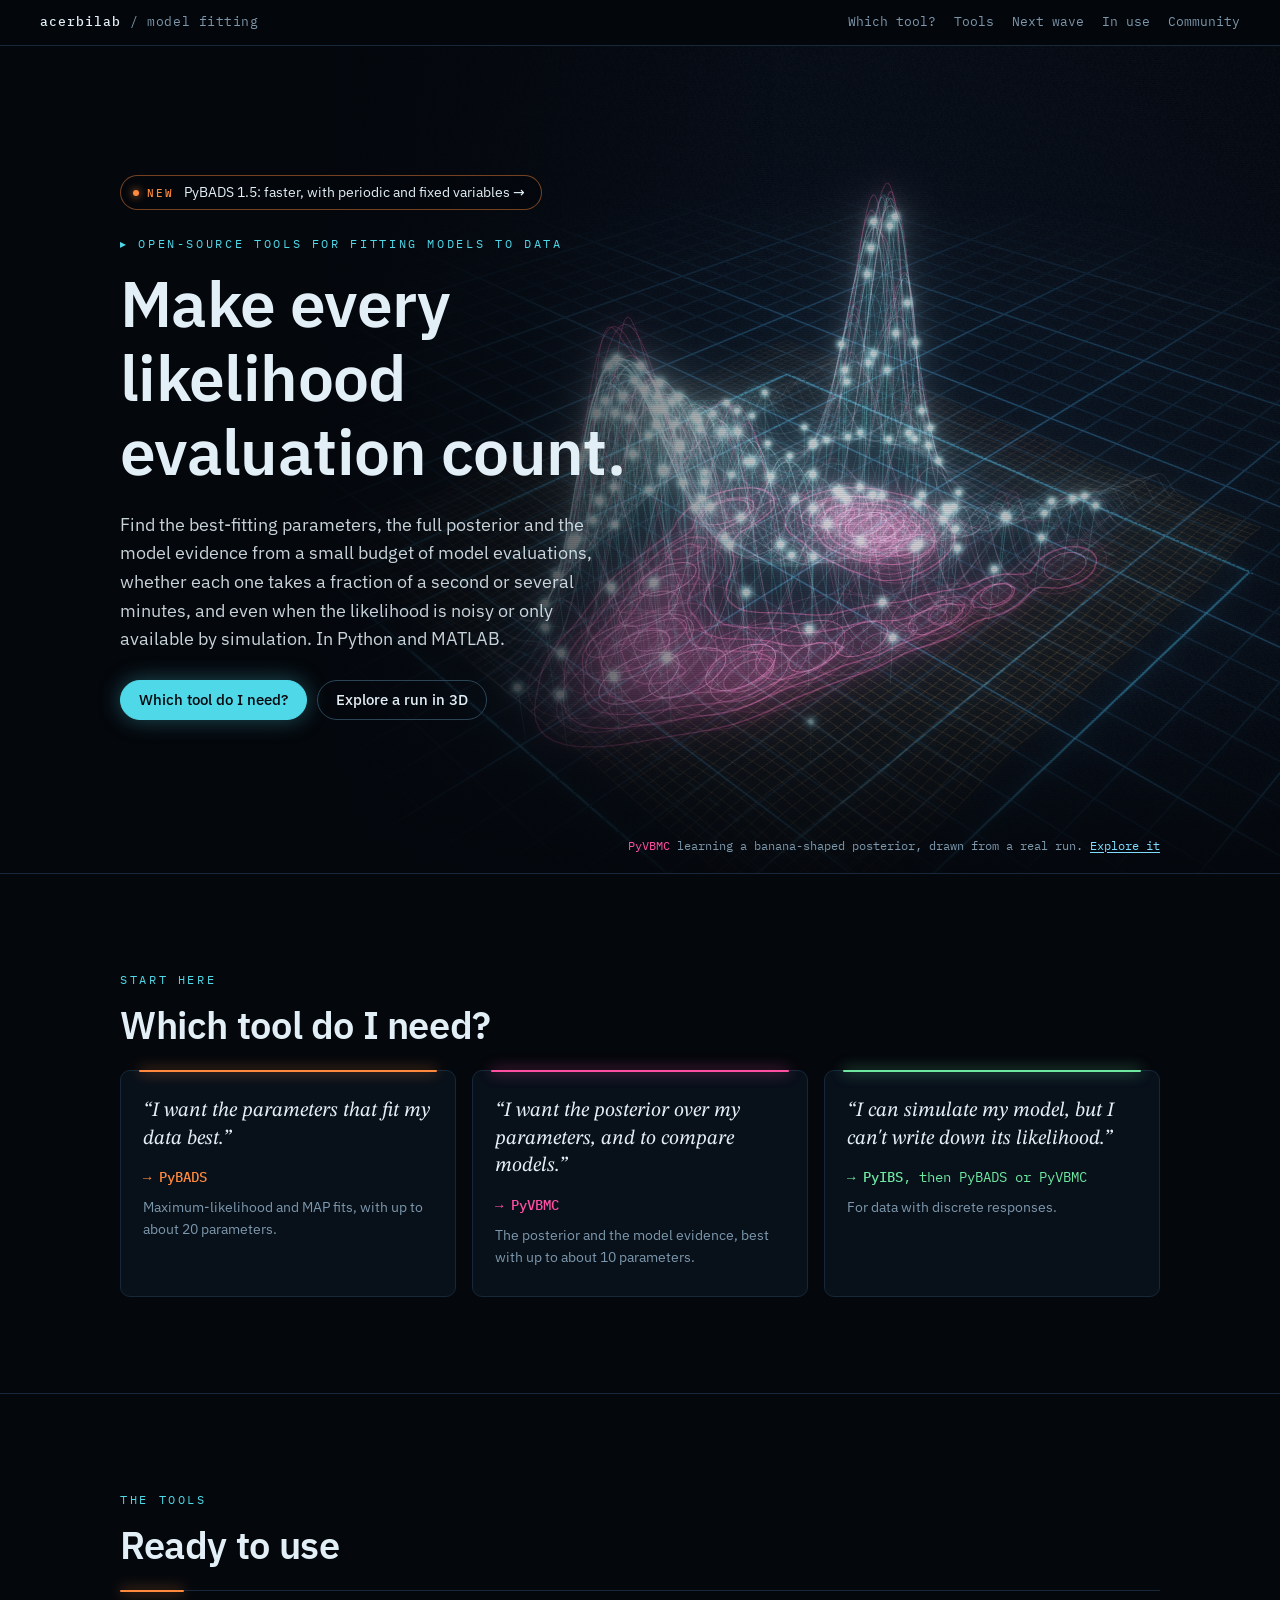
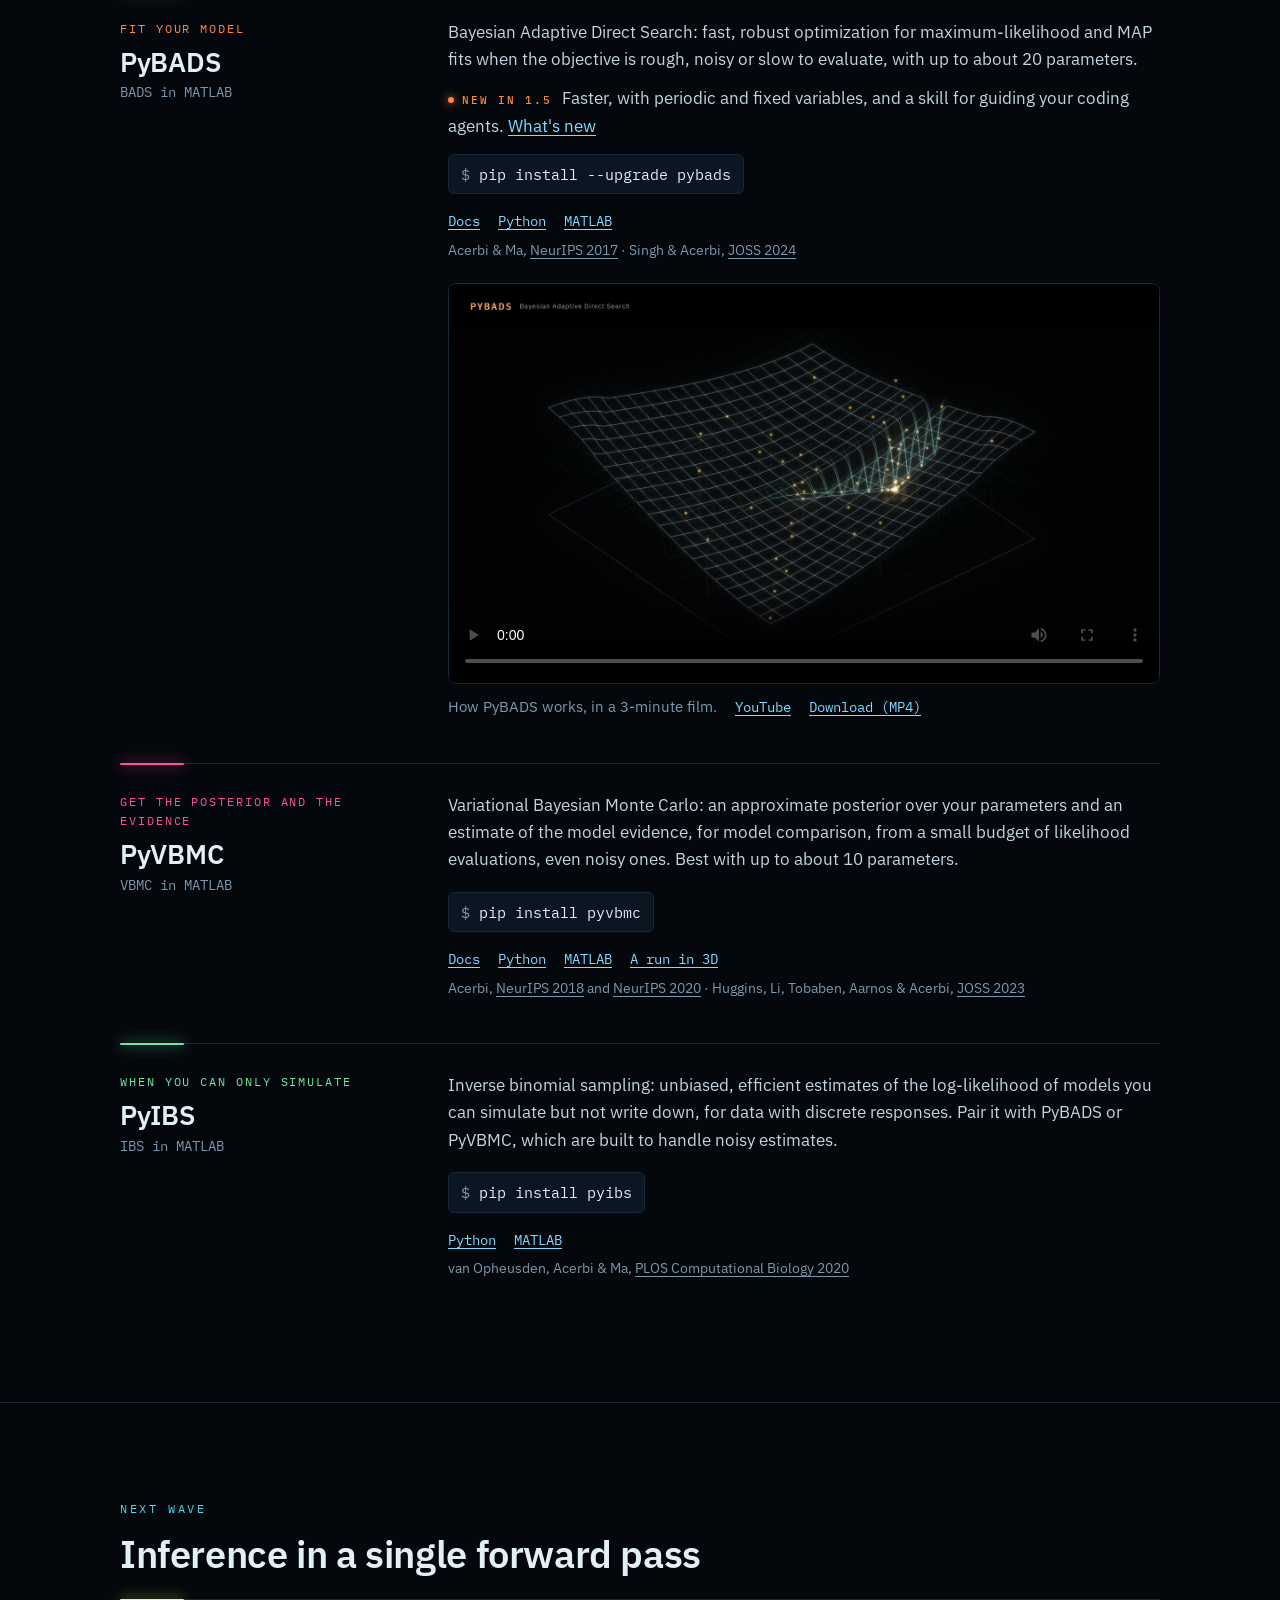
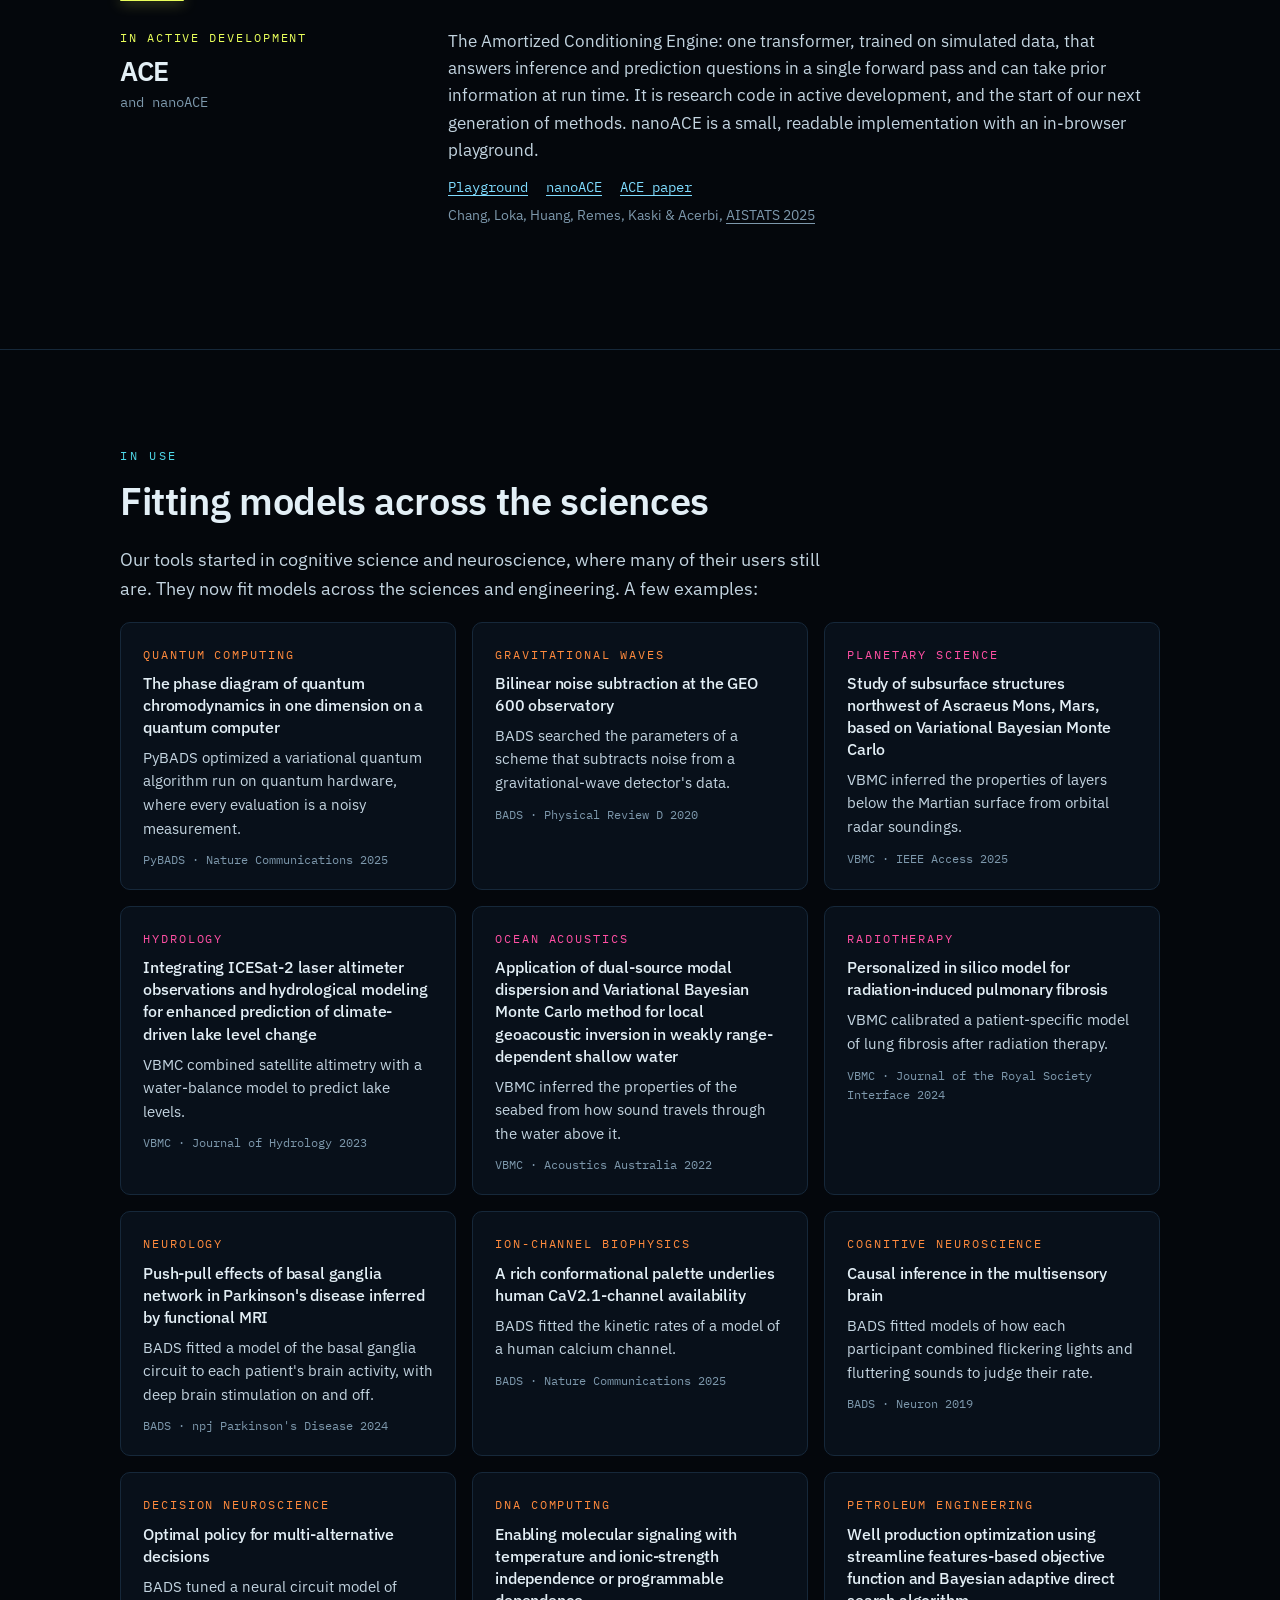
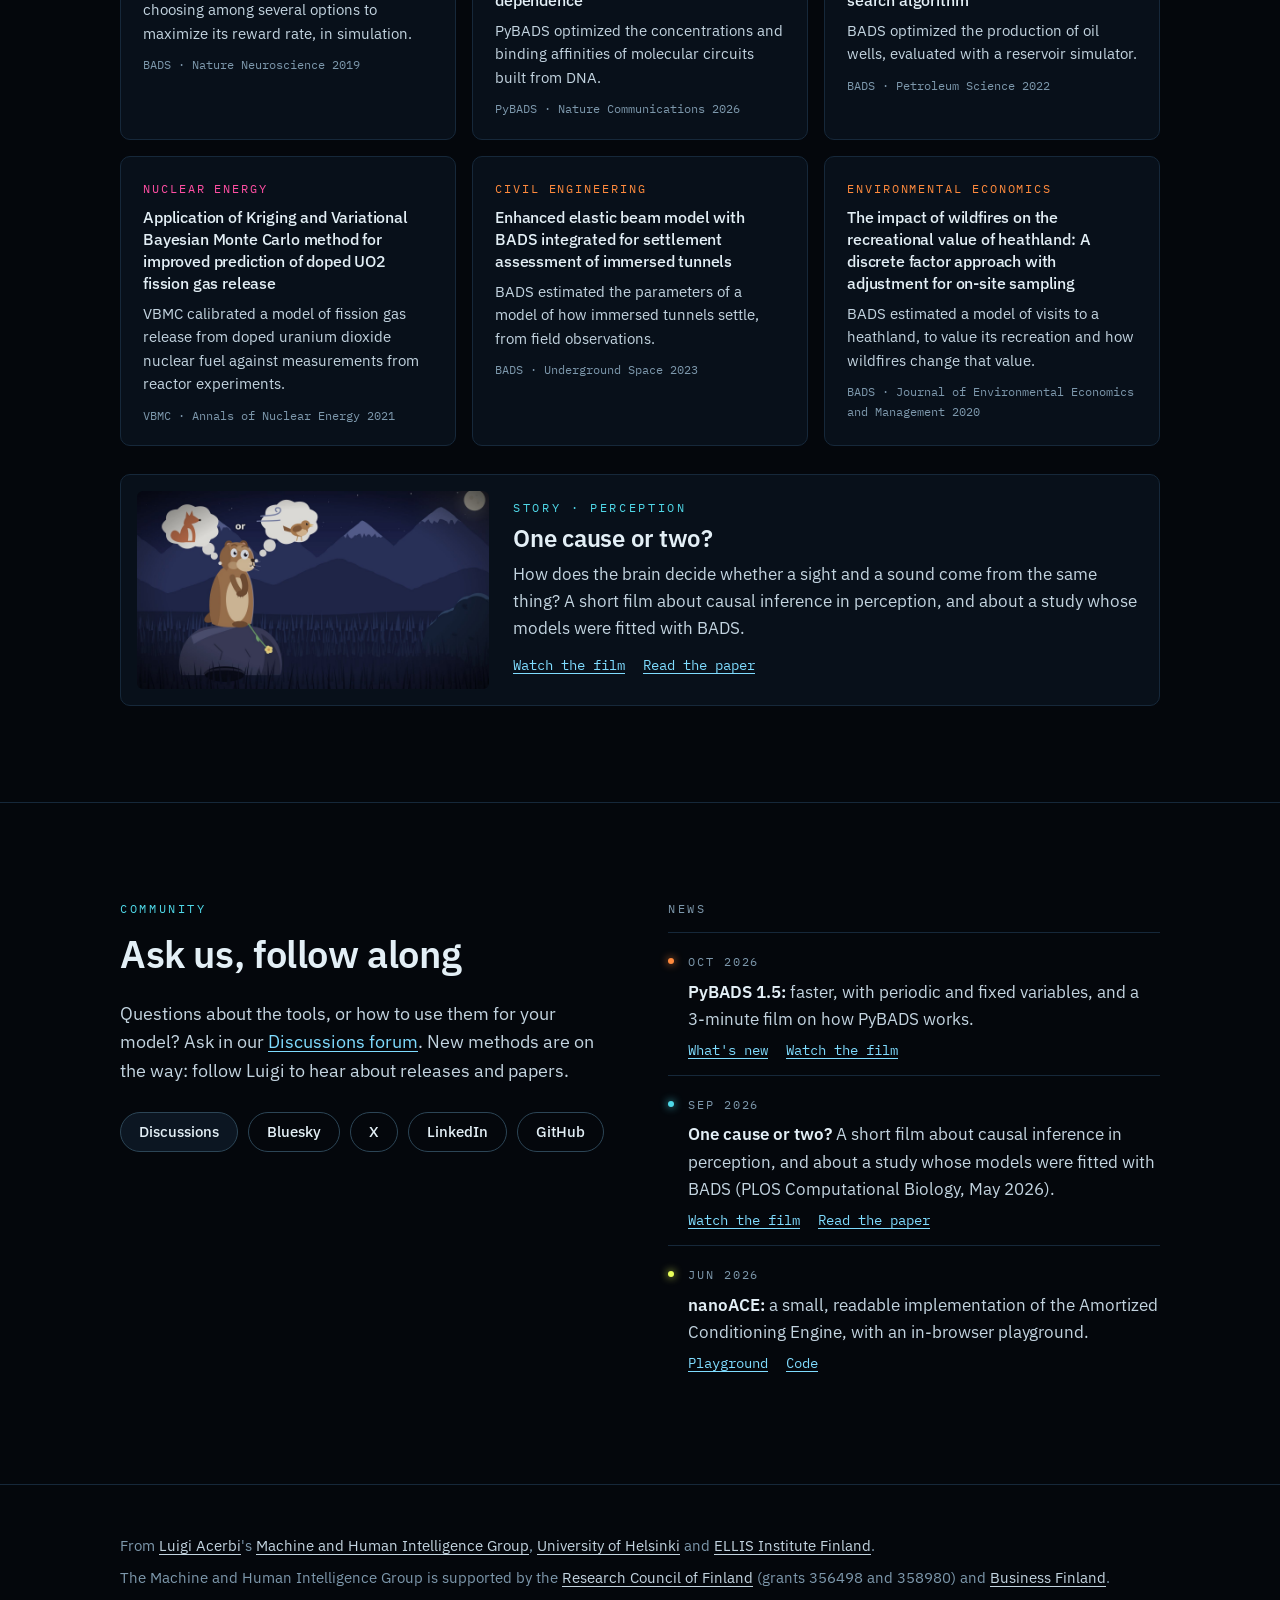
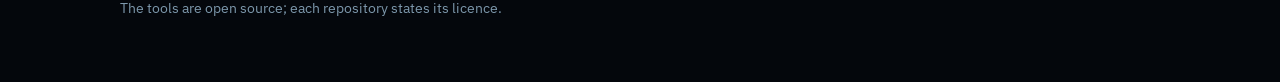
==== site/index.html @ 35fe6b71 "Community: the last section's name, next to News, and the top bar's link On phones the top bar's typ" ====
<!doctype html>
<html lang="en">
<head>
<meta charset="utf-8">
<meta name="viewport" content="width=device-width, initial-scale=1">
<title>Model fitting · acerbilab</title>
<meta name="description" content="Open-source tools for fitting models to data: PyBADS for the best-fitting parameters, PyVBMC for the posterior and the model evidence, PyIBS for models you can only simulate. From Luigi Acerbi's group at the University of Helsinki.">
<meta name="theme-color" content="#04070c">
<meta name="color-scheme" content="dark">
<link rel="canonical" href="https://acerbilab.org/model-fitting/">
<meta property="og:type" content="website">
<meta property="og:url" content="https://acerbilab.org/model-fitting/">
<meta property="og:title" content="Model fitting · acerbilab">
<meta property="og:description" content="Find the best-fitting parameters, the posterior and the model evidence from a small budget of model evaluations. PyBADS, PyVBMC and PyIBS, in Python and MATLAB.">
<meta property="og:image" content="https://acerbilab.org/model-fitting/assets/og.jpg">
<meta property="og:image:width" content="1200">
<meta property="og:image:height" content="630">
<meta property="og:image:alt" content="A glowing wireframe landscape: a PyVBMC run on a banana-shaped posterior.">
<meta name="twitter:card" content="summary_large_image">
<link rel="icon" href="assets/favicon.svg" type="image/svg+xml">
<link rel="preload" href="fonts/ibm-plex-sans-latin-wght-normal.woff2" as="font" type="font/woff2" crossorigin>
<link rel="stylesheet" href="css/fonts.css">
<link rel="stylesheet" href="css/style.css">
<script type="module" src="js/main.js"></script>
</head>
<body>

<a class="skip" href="#main">Skip to content</a>

<header class="topbar">
	<a class="brand" href="/">acerbilab <span>/ model fitting</span></a>
	<nav aria-label="Sections">
		<a href="#which">Which tool?</a>
		<a href="#tools">Tools</a>
		<a href="#next">Next wave</a>
		<a href="#in-use">In use</a>
		<a href="#community">Community</a>
	</nav>
</header>

<main id="main">

<section class="hero" aria-labelledby="title">
	<div class="stage" id="stage" aria-hidden="true">
		<img class="poster" src="assets/hero.jpg" alt="" width="1600" height="900">
	</div>
	<div class="wrap hero-text">
		<a class="flag" href="#bads" style="--accent: var(--bads)"><span class="tag">New</span> <span>PyBADS 1.5: faster, with periodic and fixed variables <span aria-hidden="true">→</span></span></a>
		<p class="eyebrow">Open-source tools for fitting models to data</p>
		<h1 id="title">Make every likelihood evaluation count.</h1>
		<p class="lead">Find the best-fitting parameters, the full posterior and the model evidence from a small budget of model evaluations, whether each one takes a fraction of a second or several minutes, and even when the likelihood is noisy or only available by simulation. In Python and MATLAB.</p>
		<div class="actions">
			<a class="btn primary" href="#which">Which tool do I need?</a>
			<a class="btn ghost" href="wireframe/vbmc/">Explore a run in 3D</a>
		</div>
	</div>
	<p class="stage-note wrap"><span class="c-vbmc">PyVBMC</span> learning a banana-shaped posterior, drawn from a real run. <a href="wireframe/vbmc/">Explore it</a></p>
</section>

<section id="which" class="band" aria-labelledby="which-title">
	<div class="wrap">
		<p class="kicker">Start here</p>
		<h2 id="which-title">Which tool do I need?</h2>
		<div class="cards three">
			<a class="card pick" href="#bads" style="--accent: var(--bads)">
				<p class="q">“I want the parameters that fit my data best.”</p>
				<p class="a">→ <b>PyBADS</b></p>
				<p class="small">Maximum-likelihood and MAP fits, with up to about 20 parameters.</p>
			</a>
			<a class="card pick" href="#vbmc" style="--accent: var(--vbmc)">
				<p class="q">“I want the posterior over my parameters, and to compare models.”</p>
				<p class="a">→ <b>PyVBMC</b></p>
				<p class="small">The posterior and the model evidence, best with up to about 10 parameters.</p>
			</a>
			<a class="card pick" href="#ibs" style="--accent: var(--ibs)">
				<p class="q">“I can simulate my model, but I can't write down its likelihood.”</p>
				<p class="a">→ <b>PyIBS</b>, then PyBADS or PyVBMC</p>
				<p class="small">For data with discrete responses.</p>
			</a>
		</div>
	</div>
</section>

<section id="tools" class="band" aria-labelledby="tools-title">
	<div class="wrap">
		<p class="kicker">The tools</p>
		<h2 id="tools-title">Ready to use</h2>

		<article id="bads" class="tool" style="--accent: var(--bads)">
			<div class="tool-head">
				<p class="role">Fit your model</p>
				<h3>PyBADS <span>BADS in MATLAB</span></h3>
			</div>
			<div class="tool-body">
				<p>Bayesian Adaptive Direct Search: fast, robust optimization for maximum-likelihood and MAP fits when the objective is rough, noisy or slow to evaluate, with up to about 20 parameters.</p>
				<p class="new"><span class="tag">New in 1.5</span> Faster, with periodic and fixed variables, and a skill for guiding your coding agents. <a href="/pybads/#what-s-new-in-pybads-1-5">What's new</a></p>
				<code class="install">pip install --upgrade pybads</code>
				<p class="links"><a href="/pybads/">Docs</a> <a href="https://github.com/acerbilab/pybads">Python</a> <a href="https://github.com/acerbilab/bads">MATLAB</a></p>
				<p class="ref">Acerbi &amp; Ma, <a href="https://arxiv.org/abs/1705.04405">NeurIPS 2017</a> · Singh &amp; Acerbi, <a href="https://doi.org/10.21105/joss.05694">JOSS 2024</a></p>
				<figure class="film">
					<video controls preload="metadata" playsinline poster="assets/pybads-film.jpg" width="1920" height="1080">
						<source src="media/pybads-film.mp4" type="video/mp4">
						<track kind="captions" src="assets/pybads-film.vtt" srclang="en" label="English" default>
						Your browser can't play this video. <a href="https://youtu.be/Z_YXE0jIwEw">Watch it on YouTube</a>.
					</video>
					<figcaption>How PyBADS works, in a 3-minute film. <span class="links"><a href="https://youtu.be/Z_YXE0jIwEw">YouTube</a> <a href="https://github.com/acerbilab/model-fitting/releases/download/pybads-film/pybads-film.mp4">Download (MP4)</a></span></figcaption>
				</figure>
			</div>
		</article>

		<article id="vbmc" class="tool" style="--accent: var(--vbmc)">
			<div class="tool-head">
				<p class="role">Get the posterior and the evidence</p>
				<h3>PyVBMC <span>VBMC in MATLAB</span></h3>
			</div>
			<div class="tool-body">
				<p>Variational Bayesian Monte Carlo: an approximate posterior over your parameters and an estimate of the model evidence, for model comparison, from a small budget of likelihood evaluations, even noisy ones. Best with up to about 10 parameters.</p>
				<code class="install">pip install pyvbmc</code>
				<p class="links"><a href="/pyvbmc/">Docs</a> <a href="https://github.com/acerbilab/pyvbmc">Python</a> <a href="https://github.com/acerbilab/vbmc">MATLAB</a> <a href="wireframe/vbmc/">A run in 3D</a></p>
				<p class="ref">Acerbi, <a href="https://arxiv.org/abs/1810.05558">NeurIPS 2018</a> and <a href="https://arxiv.org/abs/2006.08655">NeurIPS 2020</a> · Huggins, Li, Tobaben, Aarnos &amp; Acerbi, <a href="https://doi.org/10.21105/joss.05428">JOSS 2023</a></p>
			</div>
		</article>

		<article id="ibs" class="tool" style="--accent: var(--ibs)">
			<div class="tool-head">
				<p class="role">When you can only simulate</p>
				<h3>PyIBS <span>IBS in MATLAB</span></h3>
			</div>
			<div class="tool-body">
				<p>Inverse binomial sampling: unbiased, efficient estimates of the log-likelihood of models you can simulate but not write down, for data with discrete responses. Pair it with PyBADS or PyVBMC, which are built to handle noisy estimates.</p>
				<code class="install">pip install pyibs</code>
				<p class="links"><a href="https://github.com/acerbilab/pyibs">Python</a> <a href="https://github.com/acerbilab/ibs">MATLAB</a></p>
				<p class="ref">van Opheusden, Acerbi &amp; Ma, <a href="https://doi.org/10.1371/journal.pcbi.1008483">PLOS Computational Biology 2020</a></p>
			</div>
		</article>
	</div>
</section>

<section id="next" class="band" aria-labelledby="next-title">
	<div class="wrap">
		<p class="kicker">Next wave</p>
		<h2 id="next-title">Inference in a single forward pass</h2>
		<article class="tool" style="--accent: var(--ace)">
			<div class="tool-head">
				<p class="role">In active development</p>
				<h3>ACE <span>and nanoACE</span></h3>
			</div>
			<div class="tool-body">
				<p>The Amortized Conditioning Engine: one transformer, trained on simulated data, that answers inference and prediction questions in a single forward pass and can take prior information at run time. It is research code in active development, and the start of our next generation of methods. nanoACE is a small, readable implementation with an in-browser playground.</p>
				<p class="links"><a href="/nanoACE/">Playground</a> <a href="https://github.com/acerbilab/nanoACE">nanoACE</a> <a href="/amortized-conditioning-engine/">ACE paper</a></p>
				<p class="ref">Chang, Loka, Huang, Remes, Kaski &amp; Acerbi, <a href="/amortized-conditioning-engine/">AISTATS 2025</a></p>
			</div>
		</article>
	</div>
</section>

<section id="in-use" class="band" aria-labelledby="in-use-title">
	<div class="wrap">
		<p class="kicker">In use</p>
		<h2 id="in-use-title">Fitting models across the sciences</h2>
		<p class="lead">Our tools started in cognitive science and neuroscience, where many of their users still are. They now fit models across the sciences and engineering. A few examples:</p>
		<div class="cards fields" id="fields"></div>

		<article class="card story">
			<a class="story-img" href="/one-cause-or-two/" tabindex="-1" aria-hidden="true"><img src="assets/one-cause-or-two.jpg" alt="" width="1600" height="900" loading="lazy"></a>
			<div>
				<p class="kicker">Story · Perception</p>
				<h3>One cause or two?</h3>
				<p>How does the brain decide whether a sight and a sound come from the same thing? A short film about causal inference in perception, and about a study whose models were fitted with BADS.</p>
				<p class="links"><a href="/one-cause-or-two/">Watch the film</a> <a href="https://doi.org/10.1371/journal.pcbi.1014251">Read the paper</a></p>
			</div>
		</article>
	</div>
</section>

<section id="community" class="band" aria-labelledby="community-title">
	<div class="wrap">
		<div class="community">
			<div>
				<p class="kicker">Community</p>
				<h2 id="community-title">Ask us, follow along</h2>
				<p class="lead">Questions about the tools, or how to use them for your model? Ask in our <a href="https://github.com/orgs/acerbilab/discussions">Discussions forum</a>. New methods are on the way: follow Luigi to hear about releases and papers.</p>
				<div class="actions">
					<a class="btn" href="https://github.com/orgs/acerbilab/discussions">Discussions</a>
					<a class="btn ghost" href="https://bsky.app/profile/lacerbi.bsky.social">Bluesky</a>
					<a class="btn ghost" href="https://x.com/AcerbiLuigi">X</a>
					<a class="btn ghost" href="https://www.linkedin.com/in/luigi-acerbi-719b492/">LinkedIn</a>
					<a class="btn ghost" href="https://github.com/acerbilab">GitHub</a>
				</div>
			</div>
			<div id="news">
				<h3 class="news-title">News</h3>
				<ul class="news">
					<li style="--accent: var(--bads)">
						<time datetime="2026-10">Oct 2026</time>
						<p><b>PyBADS 1.5:</b> faster, with periodic and fixed variables, and a <span style="white-space: nowrap">3-minute</span> film on how PyBADS works.</p>
						<p class="links"><a href="/pybads/#what-s-new-in-pybads-1-5">What's new</a> <a href="#bads">Watch the film</a></p>
					</li>
					<li>
						<time datetime="2026-09">Sep 2026</time>
						<p><b>One cause or two?</b> A short film about causal inference in perception, and about a study whose models were fitted with BADS (PLOS Computational Biology, May 2026).</p>
						<p class="links"><a href="/one-cause-or-two/">Watch the film</a> <a href="https://doi.org/10.1371/journal.pcbi.1014251">Read the paper</a></p>
					</li>
					<li style="--accent: var(--ace)">
						<time datetime="2026-06">Jun 2026</time>
						<p><b>nanoACE:</b> a small, readable implementation of the Amortized Conditioning Engine, with an in-browser playground.</p>
						<p class="links"><a href="/nanoACE/">Playground</a> <a href="https://github.com/acerbilab/nanoACE">Code</a></p>
					</li>
				</ul>
			</div>
		</div>
	</div>
</section>

</main>

<footer class="foot">
	<div class="wrap">
		<p>From <a href="https://lacerbi.github.io/">Luigi Acerbi</a>'s <a href="https://www.helsinki.fi/en/researchgroups/machine-and-human-intelligence">Machine and Human Intelligence Group</a>, <a href="https://www.helsinki.fi/en/faculty-science/faculty/computer-science">University of Helsinki</a> and <a href="https://www.ellisinstitute.fi/">ELLIS Institute Finland</a>.</p>
		<p class="support">The Machine and Human Intelligence Group is supported by the <a href="https://www.aka.fi/en/">Research Council of Finland</a> (grants 356498 and 358980) and <a href="https://www.businessfinland.fi/en">Business Finland</a>.</p>
		<p class="small">The tools are open source; each repository states its licence.</p>
	</div>
</footer>

</body>
</html>
---- site/css/fonts.css ----
/* The page's typefaces, served from the site so that a visit loads nothing from other
   servers. The files are the Latin and Latin Extended subsets that Google Fonts serves,
   with Google's unicode ranges, so a browser fetches the extended file only for a page
   that uses its characters. Licences (SIL Open Font License 1.1) are in ../fonts/. */

/* IBM Plex Sans: one variable file per subset for the upright weights, a static italic */
@font-face {
	font-family: "IBM Plex Sans"; font-style: normal; font-weight: 100 700; font-display: swap;
	src: url(../fonts/ibm-plex-sans-latin-ext-wght-normal.woff2) format("woff2");
	unicode-range: U+0100-02BA, U+02BD-02C5, U+02C7-02CC, U+02CE-02D7, U+02DD-02FF, U+0304, U+0308, U+0329, U+1D00-1DBF, U+1E00-1E9F, U+1EF2-1EFF, U+2020, U+20A0-20AB, U+20AD-20C0, U+2113, U+2C60-2C7F, U+A720-A7FF;
}
@font-face {
	font-family: "IBM Plex Sans"; font-style: normal; font-weight: 100 700; font-display: swap;
	src: url(../fonts/ibm-plex-sans-latin-wght-normal.woff2) format("woff2");
	unicode-range: U+0000-00FF, U+0131, U+0152-0153, U+02BB-02BC, U+02C6, U+02DA, U+02DC, U+0304, U+0308, U+0329, U+2000-206F, U+20AC, U+2122, U+2191, U+2193, U+2212, U+2215, U+FEFF, U+FFFD;
}
@font-face {
	font-family: "IBM Plex Sans"; font-style: italic; font-weight: 400; font-display: swap;
	src: url(../fonts/ibm-plex-sans-latin-ext-400-italic.woff2) format("woff2");
	unicode-range: U+0100-02BA, U+02BD-02C5, U+02C7-02CC, U+02CE-02D7, U+02DD-02FF, U+0304, U+0308, U+0329, U+1D00-1DBF, U+1E00-1E9F, U+1EF2-1EFF, U+2020, U+20A0-20AB, U+20AD-20C0, U+2113, U+2C60-2C7F, U+A720-A7FF;
}
@font-face {
	font-family: "IBM Plex Sans"; font-style: italic; font-weight: 400; font-display: swap;
	src: url(../fonts/ibm-plex-sans-latin-400-italic.woff2) format("woff2");
	unicode-range: U+0000-00FF, U+0131, U+0152-0153, U+02BB-02BC, U+02C6, U+02DA, U+02DC, U+0304, U+0308, U+0329, U+2000-206F, U+20AC, U+2122, U+2191, U+2193, U+2212, U+2215, U+FEFF, U+FFFD;
}

/* IBM Plex Mono 400 and 500 */
@font-face {
	font-family: "IBM Plex Mono"; font-style: normal; font-weight: 400; font-display: swap;
	src: url(../fonts/ibm-plex-mono-latin-ext-400-normal.woff2) format("woff2");
	unicode-range: U+0100-02BA, U+02BD-02C5, U+02C7-02CC, U+02CE-02D7, U+02DD-02FF, U+0304, U+0308, U+0329, U+1D00-1DBF, U+1E00-1E9F, U+1EF2-1EFF, U+2020, U+20A0-20AB, U+20AD-20C0, U+2113, U+2C60-2C7F, U+A720-A7FF;
}
@font-face {
	font-family: "IBM Plex Mono"; font-style: normal; font-weight: 400; font-display: swap;
	src: url(../fonts/ibm-plex-mono-latin-400-normal.woff2) format("woff2");
	unicode-range: U+0000-00FF, U+0131, U+0152-0153, U+02BB-02BC, U+02C6, U+02DA, U+02DC, U+0304, U+0308, U+0329, U+2000-206F, U+20AC, U+2122, U+2191, U+2193, U+2212, U+2215, U+FEFF, U+FFFD;
}
@font-face {
	font-family: "IBM Plex Mono"; font-style: normal; font-weight: 500; font-display: swap;
	src: url(../fonts/ibm-plex-mono-latin-ext-500-normal.woff2) format("woff2");
	unicode-range: U+0100-02BA, U+02BD-02C5, U+02C7-02CC, U+02CE-02D7, U+02DD-02FF, U+0304, U+0308, U+0329, U+1D00-1DBF, U+1E00-1E9F, U+1EF2-1EFF, U+2020, U+20A0-20AB, U+20AD-20C0, U+2113, U+2C60-2C7F, U+A720-A7FF;
}
@font-face {
	font-family: "IBM Plex Mono"; font-style: normal; font-weight: 500; font-display: swap;
	src: url(../fonts/ibm-plex-mono-latin-500-normal.woff2) format("woff2");
	unicode-range: U+0000-00FF, U+0131, U+0152-0153, U+02BB-02BC, U+02C6, U+02DA, U+02DC, U+0304, U+0308, U+0329, U+2000-206F, U+20AC, U+2122, U+2191, U+2193, U+2212, U+2215, U+FEFF, U+FFFD;
}

/* STIX Two Text italic, for accents */
@font-face {
	font-family: "STIX Two Text"; font-style: italic; font-weight: 400; font-display: swap;
	src: url(../fonts/stix-two-text-latin-ext-400-italic.woff2) format("woff2");
	unicode-range: U+0100-02BA, U+02BD-02C5, U+02C7-02CC, U+02CE-02D7, U+02DD-02FF, U+0304, U+0308, U+0329, U+1D00-1DBF, U+1E00-1E9F, U+1EF2-1EFF, U+2020, U+20A0-20AB, U+20AD-20C0, U+2113, U+2C60-2C7F, U+A720-A7FF;
}
@font-face {
	font-family: "STIX Two Text"; font-style: italic; font-weight: 400; font-display: swap;
	src: url(../fonts/stix-two-text-latin-400-italic.woff2) format("woff2");
	unicode-range: U+0000-00FF, U+0131, U+0152-0153, U+02BB-02BC, U+02C6, U+02DA, U+02DC, U+0304, U+0308, U+0329, U+2000-206F, U+20AC, U+2122, U+2191, U+2193, U+2212, U+2215, U+FEFF, U+FFFD;
}
---- site/css/style.css ----
/* The hub's look follows the wireframe animations: a dark instrument, glowing lines,
   IBM Plex for text and labels, STIX Two italic for accents. Each method has one colour,
   used wherever the method appears. */
:root {
	color-scheme: dark;
	--ground: #04070c;
	--panel: #08101a;
	--panel-hi: #0c1622;
	--line: #16283a;
	--ink: #e3eff6;
	--text: #c3d4e0;
	--dim: #7d98ac;
	--faint: #2c4556;

	--bads: #ff8a3d;
	--vbmc: #ff4fa3;
	--ibs: #6ee7a0;
	--ace: #e9ff5a;
	--link: #7fdcff;
	--ui: #4fd8e8;

	--sans: "IBM Plex Sans", system-ui, -apple-system, "Segoe UI", Roboto, sans-serif;
	--mono: "IBM Plex Mono", ui-monospace, "SF Mono", Menlo, Consolas, monospace;
	--serif: "STIX Two Text", Georgia, "Times New Roman", serif;

	--wrap: 70rem;
	--gutter: clamp(16px, 4vw, 40px);
}

* { box-sizing: border-box; }
html { scroll-behavior: smooth; scroll-padding-top: 64px; }
@media (prefers-reduced-motion: reduce) { html { scroll-behavior: auto; } }
body {
	margin: 0;
	background: var(--ground);
	color: var(--text);
	font: 17px/1.6 var(--sans);
	-webkit-font-smoothing: antialiased;
}
a { color: var(--link); text-underline-offset: 0.18em; text-decoration-thickness: 1px; }
a:hover { color: var(--ink); }
h1, h2, h3 { color: var(--ink); line-height: 1.15; font-weight: 600; letter-spacing: -0.01em; }
p { margin: 0.5em 0; }
code { font-family: var(--mono); font-size: 0.9em; }
.small { font-size: 0.88rem; color: var(--dim); }
.wrap { max-width: var(--wrap); margin: 0 auto; padding: 0 var(--gutter); }
.c-vbmc { color: var(--vbmc); }

.skip { position: absolute; left: -999px; top: 8px; z-index: 20; background: var(--ink); color: var(--ground); padding: 6px 10px; }
.skip:focus { left: 8px; }

/* Top bar */
.topbar {
	position: sticky; top: 0; z-index: 10;
	display: flex; align-items: center; justify-content: space-between; gap: 16px;
	padding: 12px var(--gutter);
	background: rgba(4, 7, 12, 0.82);
	backdrop-filter: blur(8px);
	border-bottom: 1px solid var(--line);
	font-family: var(--mono); font-size: 13px;
}
.brand { color: var(--ink); text-decoration: none; font-weight: 500; letter-spacing: 0.08em; white-space: nowrap; }
.brand span { color: var(--dim); letter-spacing: 0.04em; font-weight: 400; }
.topbar nav { display: flex; gap: 18px; overflow-x: auto; scrollbar-width: none; }
.topbar nav a { color: var(--dim); text-decoration: none; white-space: nowrap; }
.topbar nav a:hover { color: var(--ink); }
@media (max-width: 640px) {
	.topbar { flex-direction: column; align-items: flex-start; gap: 6px; padding-top: 10px; padding-bottom: 8px; }
	/* The type shrinks with the screen, so the five links fit from about 360 px up. */
	.topbar nav { gap: 12px; max-width: 100%; font-size: clamp(11px, 3.2vw, 13px); }
}

/* Hero: the wireframe fills the section; the text sits over its dark side. */
.hero {
	position: relative;
	min-height: min(92vh, 900px);
	display: flex; flex-direction: column; justify-content: center;
	overflow: hidden;
	border-bottom: 1px solid var(--line);
}
.stage { position: absolute; inset: 0 0 0 24%; }
.stage .poster, .stage iframe {
	position: absolute; inset: 0; width: 100%; height: 100%;
	border: 0; object-fit: cover; object-position: 50% 50%;
}
.stage iframe { pointer-events: none; opacity: 0; transition: opacity 1.2s ease; }
.stage iframe.on { opacity: 1; }
.stage::after {
	content: ""; position: absolute; inset: 0; pointer-events: none;
	background:
		linear-gradient(90deg, rgba(4, 7, 12, 1) 0%, rgba(4, 7, 12, 0.6) 22%, rgba(4, 7, 12, 0) 48%),
		linear-gradient(0deg, rgba(4, 7, 12, 0.9) 0%, rgba(4, 7, 12, 0) 22%);
}
.hero-text { position: relative; z-index: 1; width: 100%; padding-top: 72px; padding-bottom: 96px; }
.hero-text > * { max-width: 34rem; }
.eyebrow, .kicker {
	font-family: var(--mono); font-size: 12px; letter-spacing: 0.22em; text-transform: uppercase;
	color: var(--ui); margin: 0 0 14px;
}
.eyebrow::before { content: "\25B8\00a0"; }
h1 { font-size: clamp(2.3rem, 4.4vw + 0.6rem, 4rem); margin: 0 0 0.35em; }
.lead { font-size: 1.12rem; color: var(--text); max-width: 44rem; }
.hero .lead { color: var(--ink); opacity: 0.88; max-width: 31rem; }
/* The flag over the hero's title carries the latest release or film, in its method's colour. */
.tag { font: 500 11px/1 var(--mono); letter-spacing: 0.18em; text-transform: uppercase; color: var(--accent); white-space: nowrap; }
.tag::before {
	content: ""; display: inline-block; width: 6px; height: 6px; margin-right: 8px; vertical-align: 1px;
	border-radius: 50%; background: var(--accent); box-shadow: 0 0 8px var(--accent);
}
.flag {
	--accent: var(--ui);
	display: flex; width: fit-content; align-items: baseline; gap: 10px;
	margin: 0 0 24px; padding: 7px 16px 7px 12px; border-radius: 999px;
	border: 1px solid color-mix(in srgb, var(--accent) 45%, transparent);
	background: rgba(4, 7, 12, 0.6);
	color: var(--ink); text-decoration: none; font-size: 14px; line-height: 1.4;
	transition: border-color 0.2s;
}
.flag:hover { border-color: var(--accent); color: var(--ink); }
.stage-note {
	position: absolute; z-index: 1; left: 0; right: 0; bottom: 18px;
	margin: 0 auto; font-family: var(--mono); font-size: 12px; color: var(--dim); text-align: right;
}
@media (max-width: 760px) {
	.hero { min-height: 0; justify-content: flex-end; }
	.stage { position: relative; inset: auto; height: 78vw; min-height: 260px; }
	.stage .poster { object-position: 60% 50%; }
	.stage::after { background: linear-gradient(0deg, rgba(4, 7, 12, 1) 0%, rgba(4, 7, 12, 0) 45%); }
	.hero-text { padding-top: 0; padding-bottom: 28px; margin-top: -36px; }
	.stage-note { position: static; text-align: left; padding-bottom: 24px; }
}

/* Buttons */
.actions { display: flex; flex-wrap: wrap; gap: 10px; margin-top: 26px; }
.btn {
	display: inline-block; padding: 10px 18px; border-radius: 999px;
	font: 500 15px/1.2 var(--sans); text-decoration: none;
	color: var(--ink); border: 1px solid var(--faint); background: var(--panel-hi);
}
.btn:hover { border-color: var(--dim); color: var(--ink); }
.btn.primary { background: var(--ui); border-color: var(--ui); color: var(--ground); box-shadow: 0 0 22px rgba(79, 216, 232, 0.35); }
.btn.primary:hover { background: var(--ink); border-color: var(--ink); }
.btn.ghost { background: transparent; }

/* Bands */
.band { padding: clamp(56px, 8vw, 96px) 0; border-bottom: 1px solid var(--line); }
.band h2 { font-size: clamp(1.7rem, 2.2vw + 0.8rem, 2.4rem); margin: 0 0 0.6em; }

/* Cards */
.cards { display: grid; gap: 16px; margin-top: 8px; }
.cards.three { grid-template-columns: repeat(auto-fit, minmax(250px, 1fr)); }
.card {
	--accent: var(--ui);
	position: relative;
	background: var(--panel); border: 1px solid var(--line); border-radius: 10px;
	padding: 22px 22px 20px;
}
.card.pick { display: block; text-decoration: none; color: var(--text); transition: border-color 0.2s, transform 0.2s; }
.card.pick::before, .tool::before {
	content: ""; position: absolute; left: 18px; right: 18px; top: -1px; height: 2px;
	background: var(--accent); box-shadow: 0 0 14px var(--accent); border-radius: 2px;
}
.card.pick:hover { border-color: var(--accent); transform: translateY(-2px); }
.card.pick .q { font-family: var(--serif); font-style: italic; font-size: 1.28rem; line-height: 1.35; color: var(--ink); margin-top: 4px; }
.card.pick .a { font-family: var(--mono); font-size: 14px; color: var(--accent); margin-top: 14px; }
.card.pick .a b { font-weight: 500; }

/* Tools */
.tool {
	--accent: var(--ui);
	position: relative;
	display: grid; grid-template-columns: minmax(0, 18rem) minmax(0, 1fr); gap: 8px 40px;
	padding: 28px 0 26px; margin-top: 18px;
	border-top: 1px solid var(--line);
}
.tool::before { left: 0; right: auto; width: 64px; }
.tool .role { font-family: var(--mono); font-size: 12px; letter-spacing: 0.16em; text-transform: uppercase; color: var(--accent); margin: 0 0 8px; }
.tool h3 { font-size: 1.7rem; margin: 0; }
.tool h3 span { display: block; font: 400 14px/1.4 var(--mono); color: var(--dim); margin-top: 6px; letter-spacing: 0; }
.tool-body > p:first-child { margin-top: 0; }
.install {
	display: inline-block; margin: 10px 0 4px; padding: 7px 12px; border-radius: 6px;
	background: var(--panel-hi); border: 1px solid var(--line); color: var(--ink);
}
.install::before { content: "$ "; color: var(--dim); }
.links { font-family: var(--mono); font-size: 14px; margin: 12px 0 6px; display: flex; flex-wrap: wrap; gap: 6px 18px; }
.tool .new { margin: 12px 0 4px; }
.tool .new .tag { margin-right: 6px; }
.ref { font-size: 0.88rem; color: var(--dim); margin: 6px 0 0; }
.ref a { color: var(--dim); }
.ref a:hover { color: var(--ink); }
@media (max-width: 760px) {
	.tool { grid-template-columns: 1fr; }
}
/* A tool's film: a file on the site, with its captions as a track */
.film { margin: 22px 0 0; }
.film video { display: block; width: 100%; height: auto; border-radius: 8px; border: 1px solid var(--line); background: #000; }
.film video::cue { font-family: "IBM Plex Sans", system-ui, sans-serif; color: #e3eff6; background: rgba(0, 0, 0, 0.72); }
.film figcaption { font-size: 0.95rem; color: var(--dim); margin-top: 10px; display: flex; flex-wrap: wrap; align-items: baseline; gap: 4px 18px; }
.film figcaption .links { margin: 0; }

/* In use */
.cards.fields { grid-template-columns: repeat(auto-fill, minmax(280px, 1fr)); margin: 18px 0 28px; }
.cards.fields:empty { display: none; }
.field .area { font-family: var(--mono); font-size: 12px; letter-spacing: 0.16em; text-transform: uppercase; color: var(--accent); margin: 0 0 8px; }
.field h3 { font-size: 1.02rem; font-weight: 500; line-height: 1.35; margin: 0 0 8px; }
.field h3 a { color: var(--ink); text-decoration: none; }
.field h3 a:hover { text-decoration: underline; }
.field .used { font-size: 0.92rem; margin: 0; }
.field .meta { font-family: var(--mono); font-size: 12px; color: var(--dim); margin: 10px 0 0; }
.story { display: grid; grid-template-columns: minmax(0, 22rem) minmax(0, 1fr); gap: 24px; align-items: center; padding: 16px; }
.story img { width: 100%; height: auto; border-radius: 6px; display: block; transition: filter 0.2s; }
.story-img { display: block; }
.story-img:hover img { filter: brightness(1.15); }
.story h3 { font-size: 1.5rem; margin: 0 0 6px; }
.story .kicker { margin-bottom: 8px; }
@media (max-width: 760px) {
	.story { grid-template-columns: 1fr; }
}

/* Community and news */
.community { display: grid; grid-template-columns: minmax(0, 1fr) minmax(0, 1fr); gap: 40px 56px; align-items: start; }
.news-title { font: 400 12px/1.6 var(--mono); letter-spacing: 0.22em; text-transform: uppercase; color: var(--dim); margin: 0 0 14px; }
.news { list-style: none; margin: 0; padding: 0; }
.news li { --accent: var(--ui); position: relative; padding: 14px 0 14px 20px; border-top: 1px solid var(--line); }
.news li::before {
	content: ""; position: absolute; left: 0; top: 25px; width: 6px; height: 6px;
	border-radius: 50%; background: var(--accent); box-shadow: 0 0 8px var(--accent);
}
.news time { font-family: var(--mono); font-size: 12px; letter-spacing: 0.16em; text-transform: uppercase; color: var(--dim); }
.news p { margin: 4px 0 0; }
.news b { color: var(--ink); font-weight: 600; }
.news .links { margin-top: 6px; }
@media (max-width: 760px) {
	.community { grid-template-columns: 1fr; }
}

/* Footer */
.foot { padding: 40px 0 56px; color: var(--dim); font-size: 0.95rem; }
.foot a { color: var(--text); }
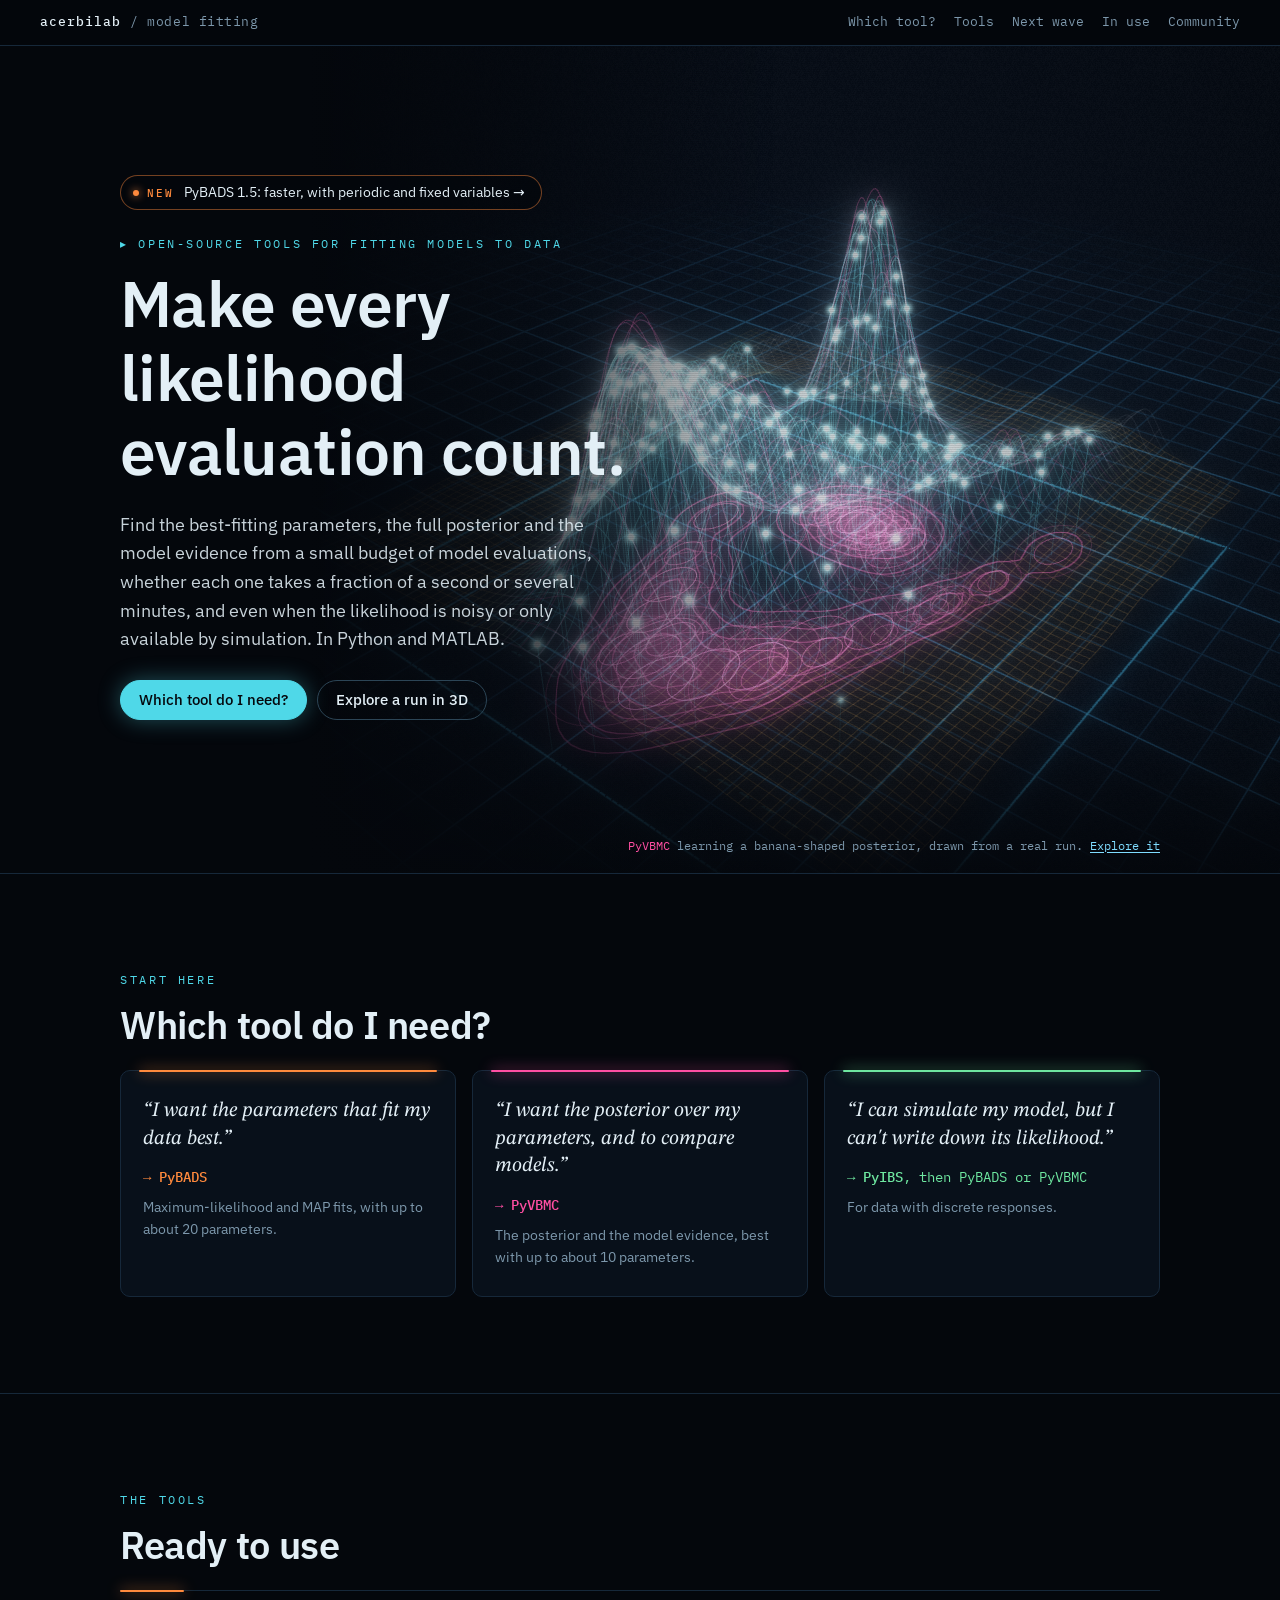
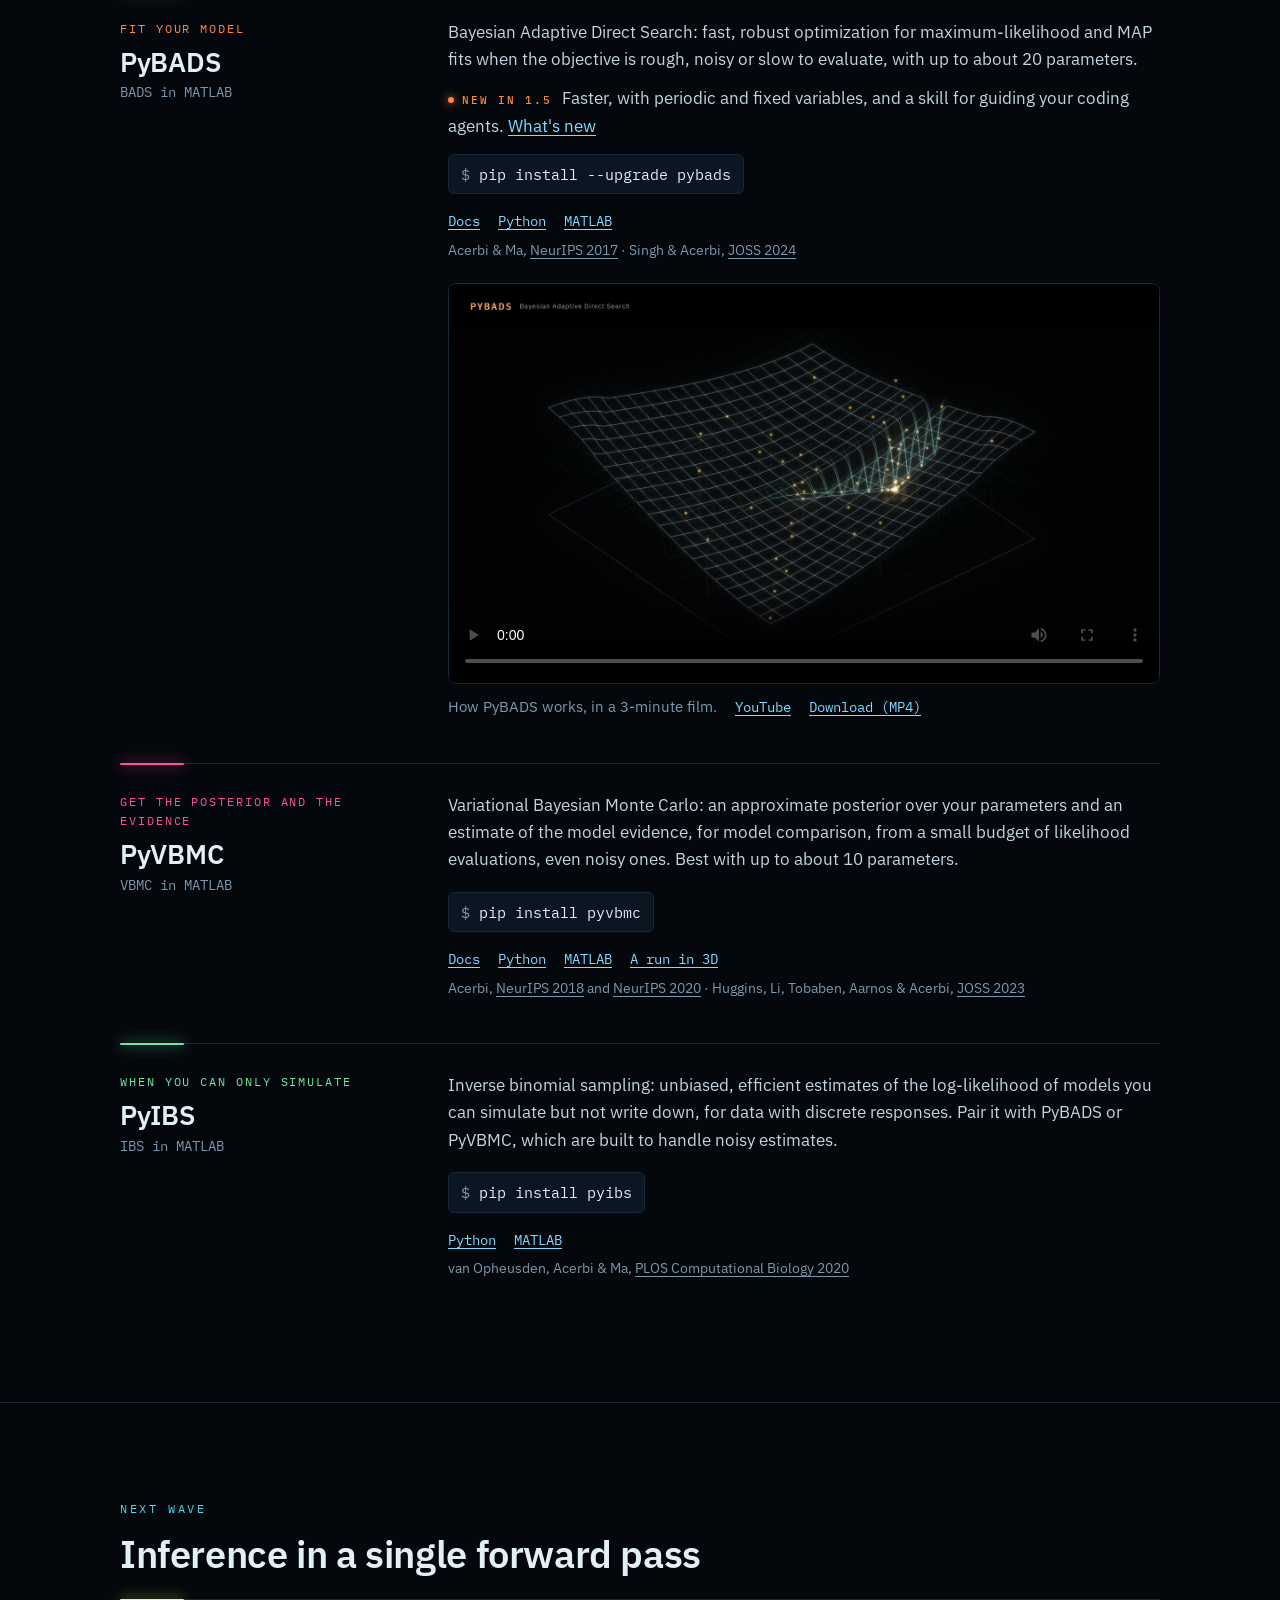
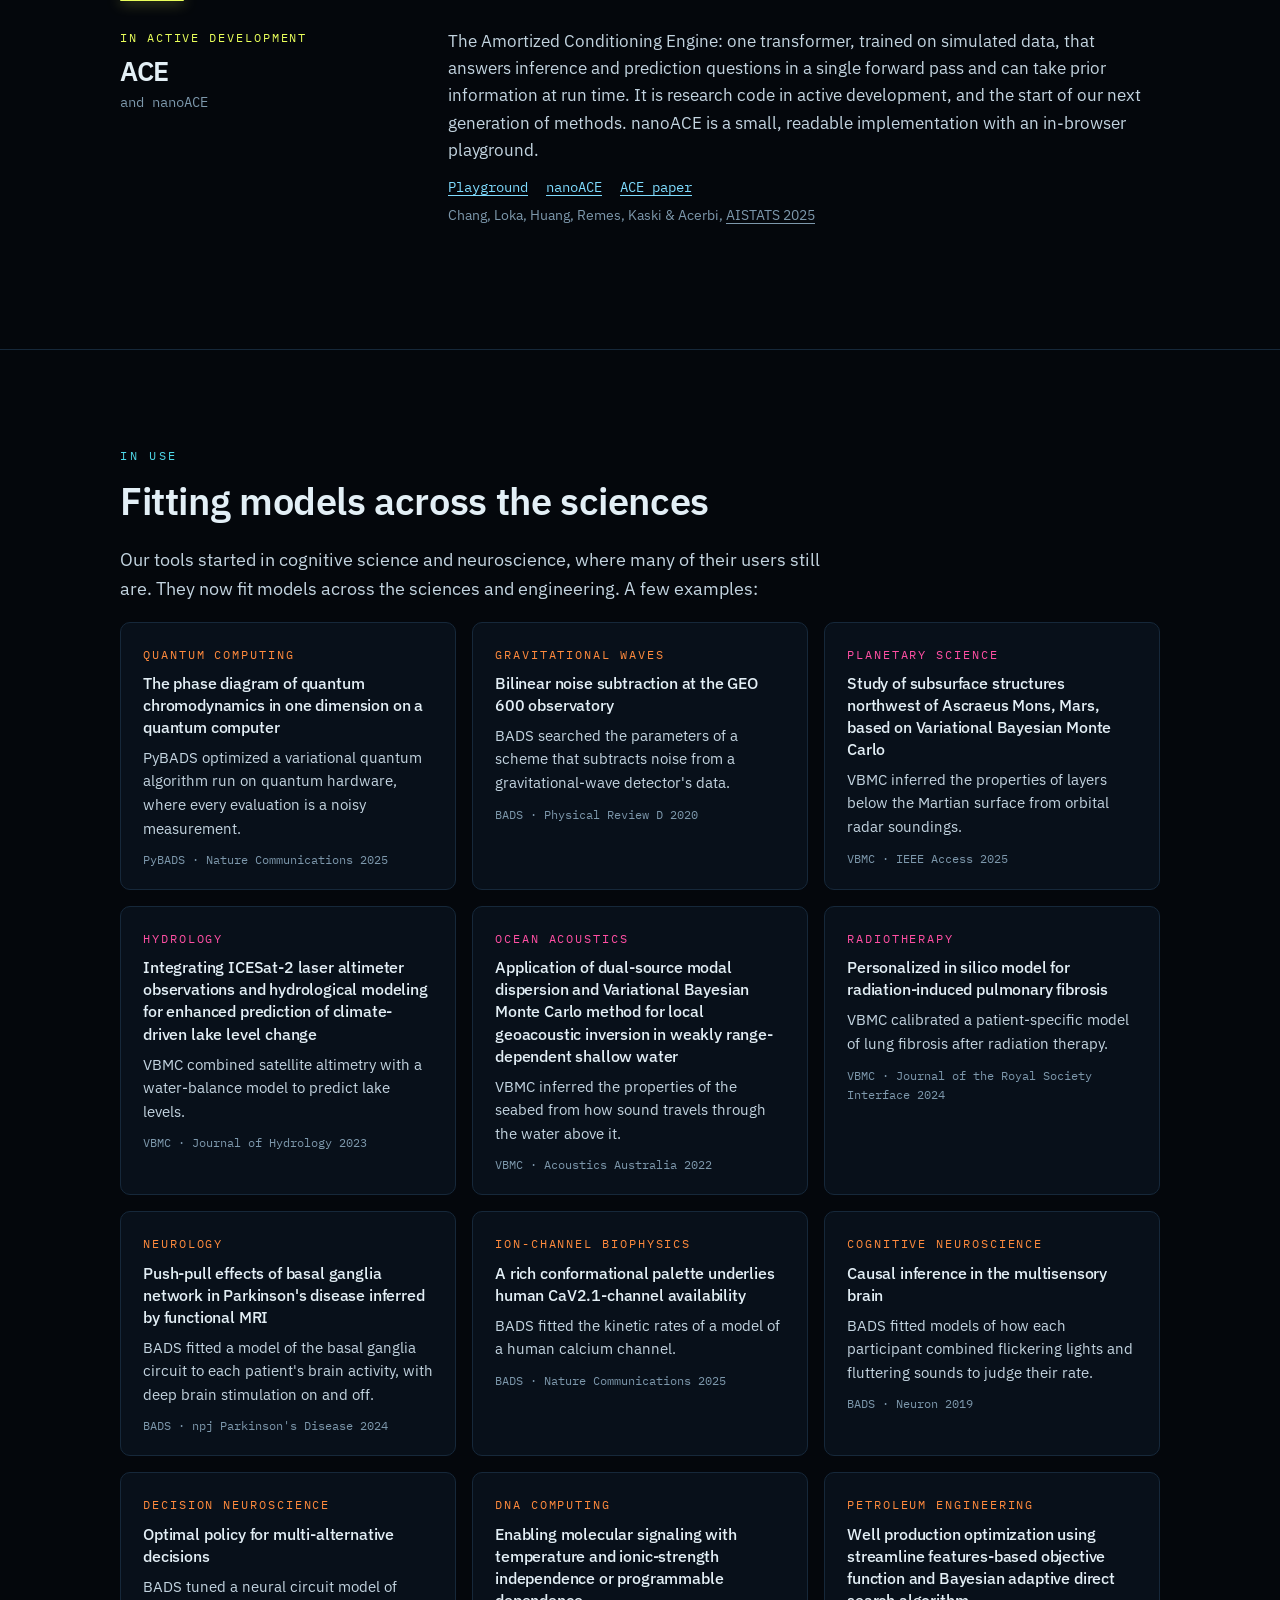
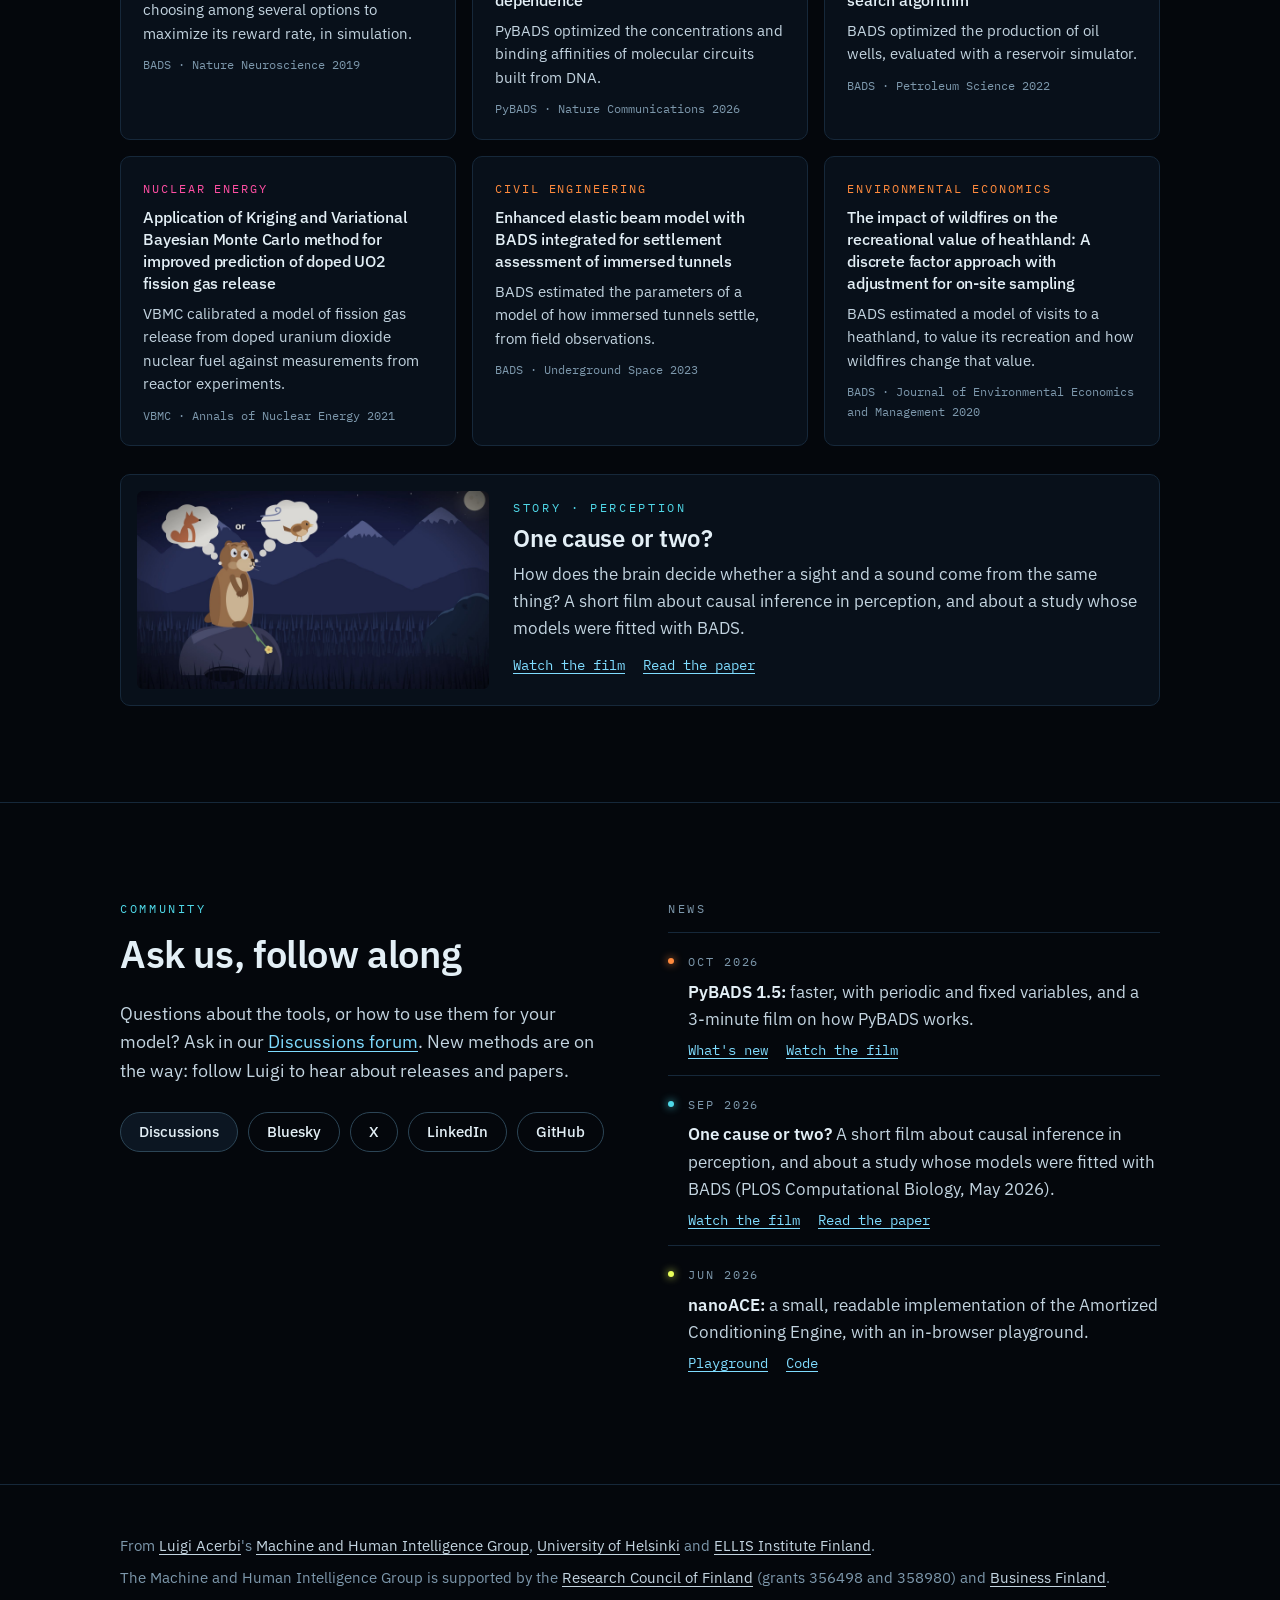
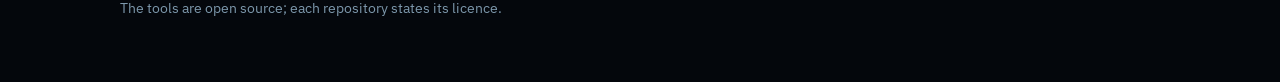
==== commit 2e11421e: "PyBADS entry: the film's YouTube link names its 3:00 upload The film on YouTube is the upload of its" ====
--- a/site/index.html
+++ b/site/index.html
@@ -101,9 +101,9 @@
 					<video controls preload="metadata" playsinline poster="assets/pybads-film.jpg" width="1920" height="1080">
 						<source src="media/pybads-film.mp4" type="video/mp4">
 						<track kind="captions" src="assets/pybads-film.vtt" srclang="en" label="English" default>
-						Your browser can't play this video. <a href="https://youtu.be/Z_YXE0jIwEw">Watch it on YouTube</a>.
+						Your browser can't play this video. <a href="https://youtu.be/ZiYchCIO3qA">Watch it on YouTube</a>.
 					</video>
-					<figcaption>How PyBADS works, in a 3-minute film. <span class="links"><a href="https://youtu.be/Z_YXE0jIwEw">YouTube</a> <a href="https://github.com/acerbilab/model-fitting/releases/download/pybads-film/pybads-film.mp4">Download (MP4)</a></span></figcaption>
+					<figcaption>How PyBADS works, in a 3-minute film. <span class="links"><a href="https://youtu.be/ZiYchCIO3qA">YouTube</a> <a href="https://github.com/acerbilab/model-fitting/releases/download/pybads-film/pybads-film.mp4">Download (MP4)</a></span></figcaption>
 				</figure>
 			</div>
 		</article>
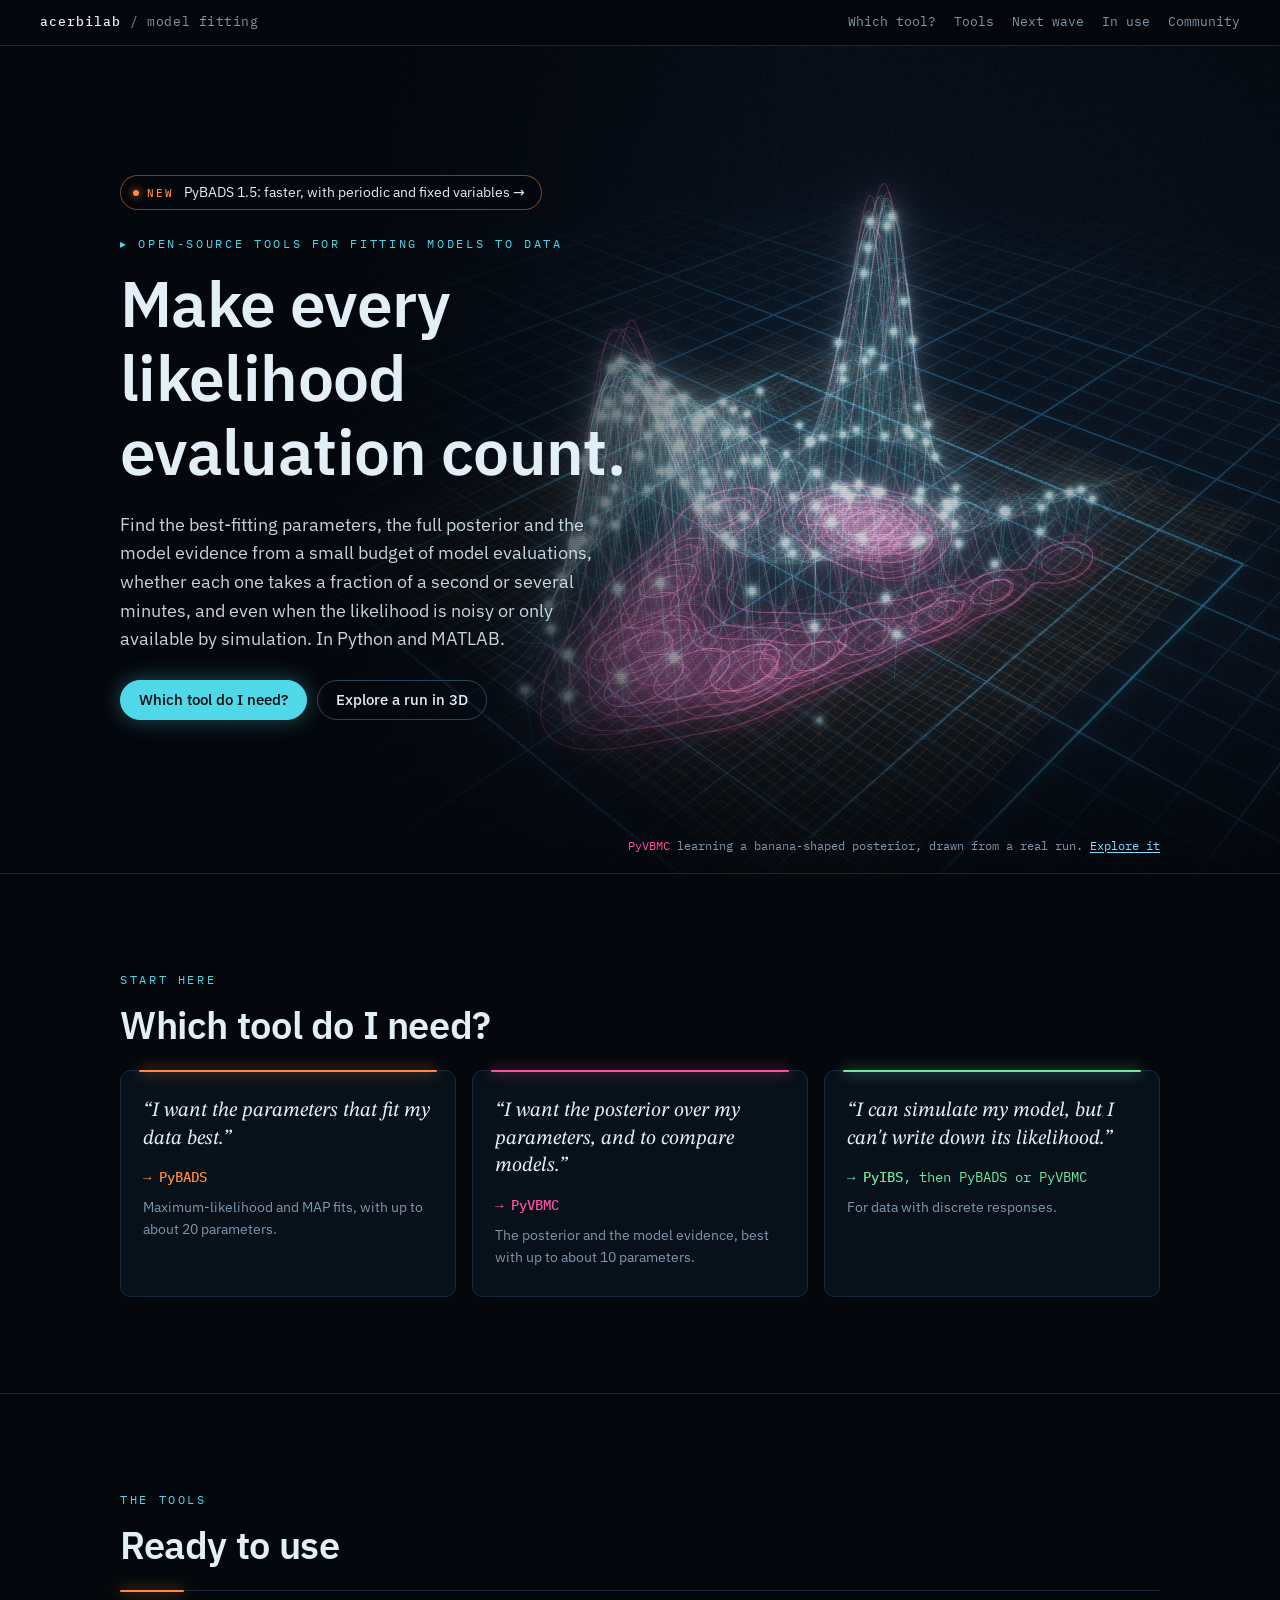
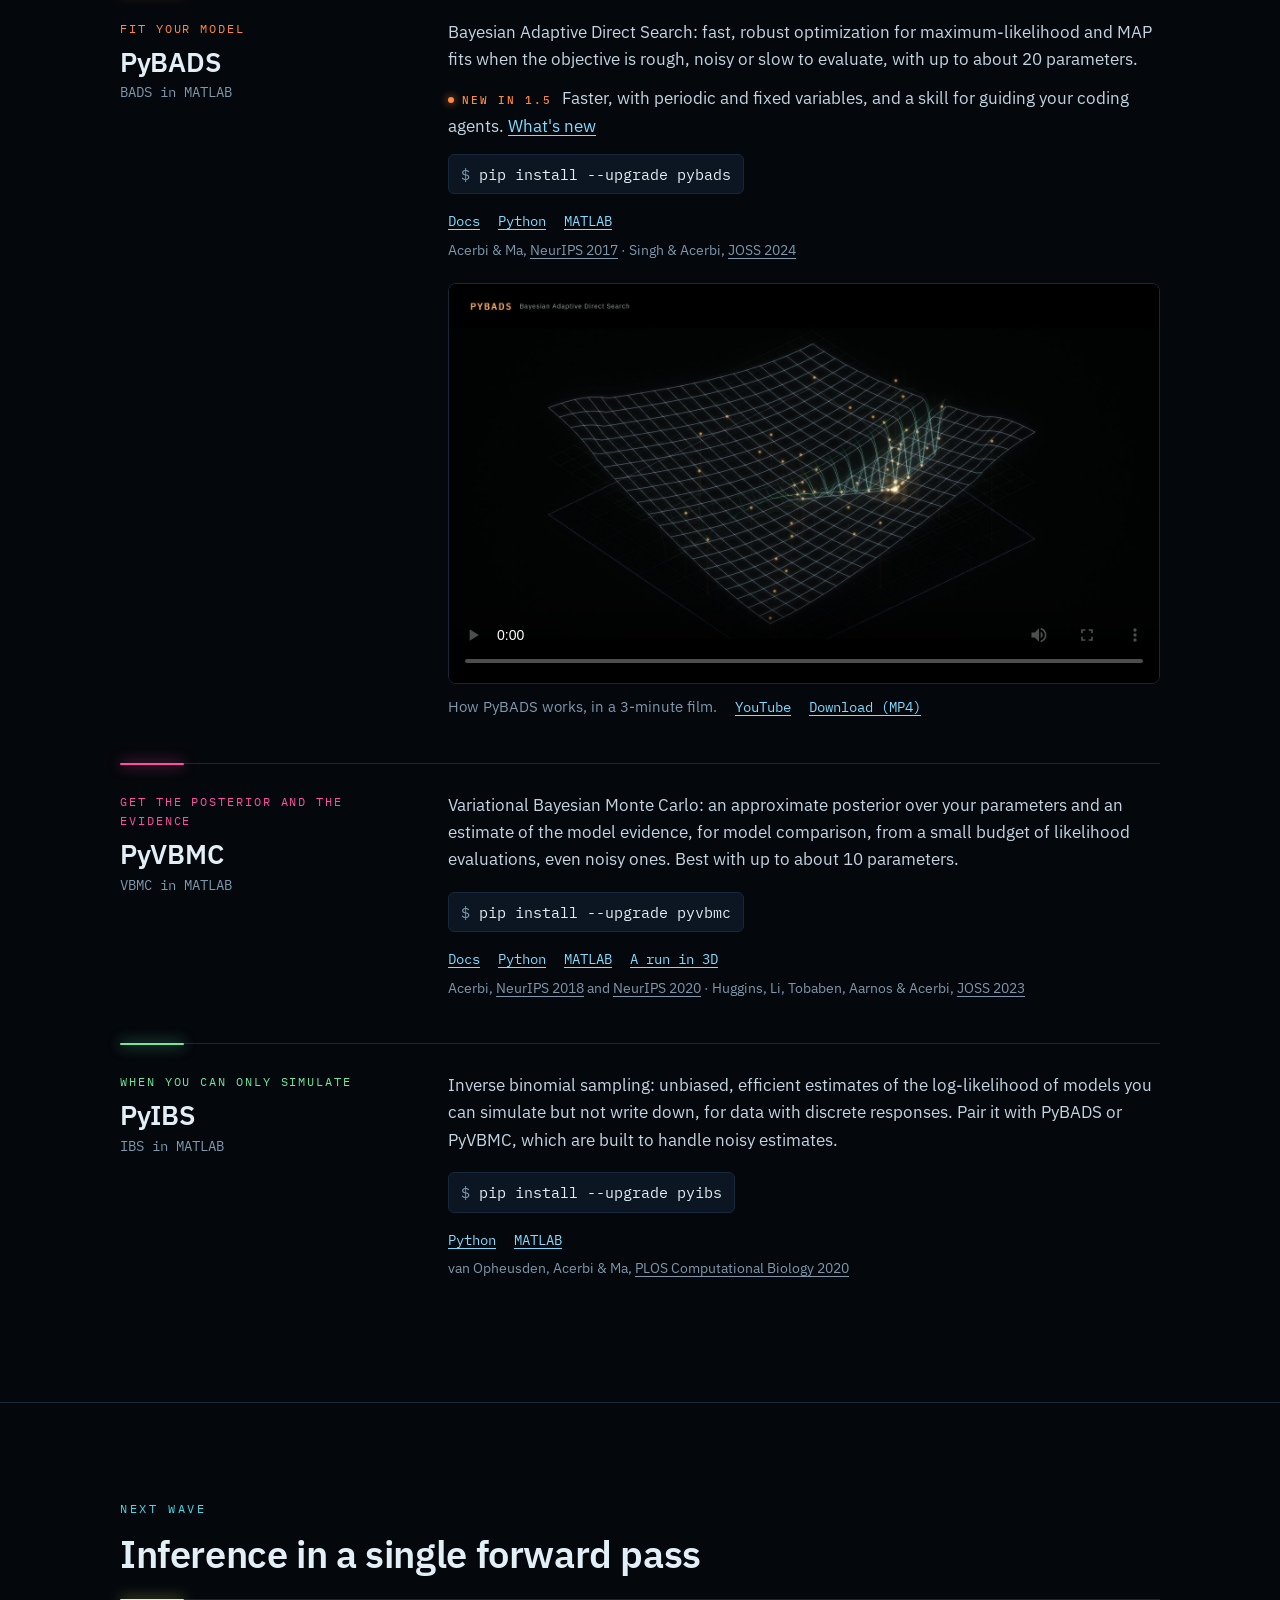
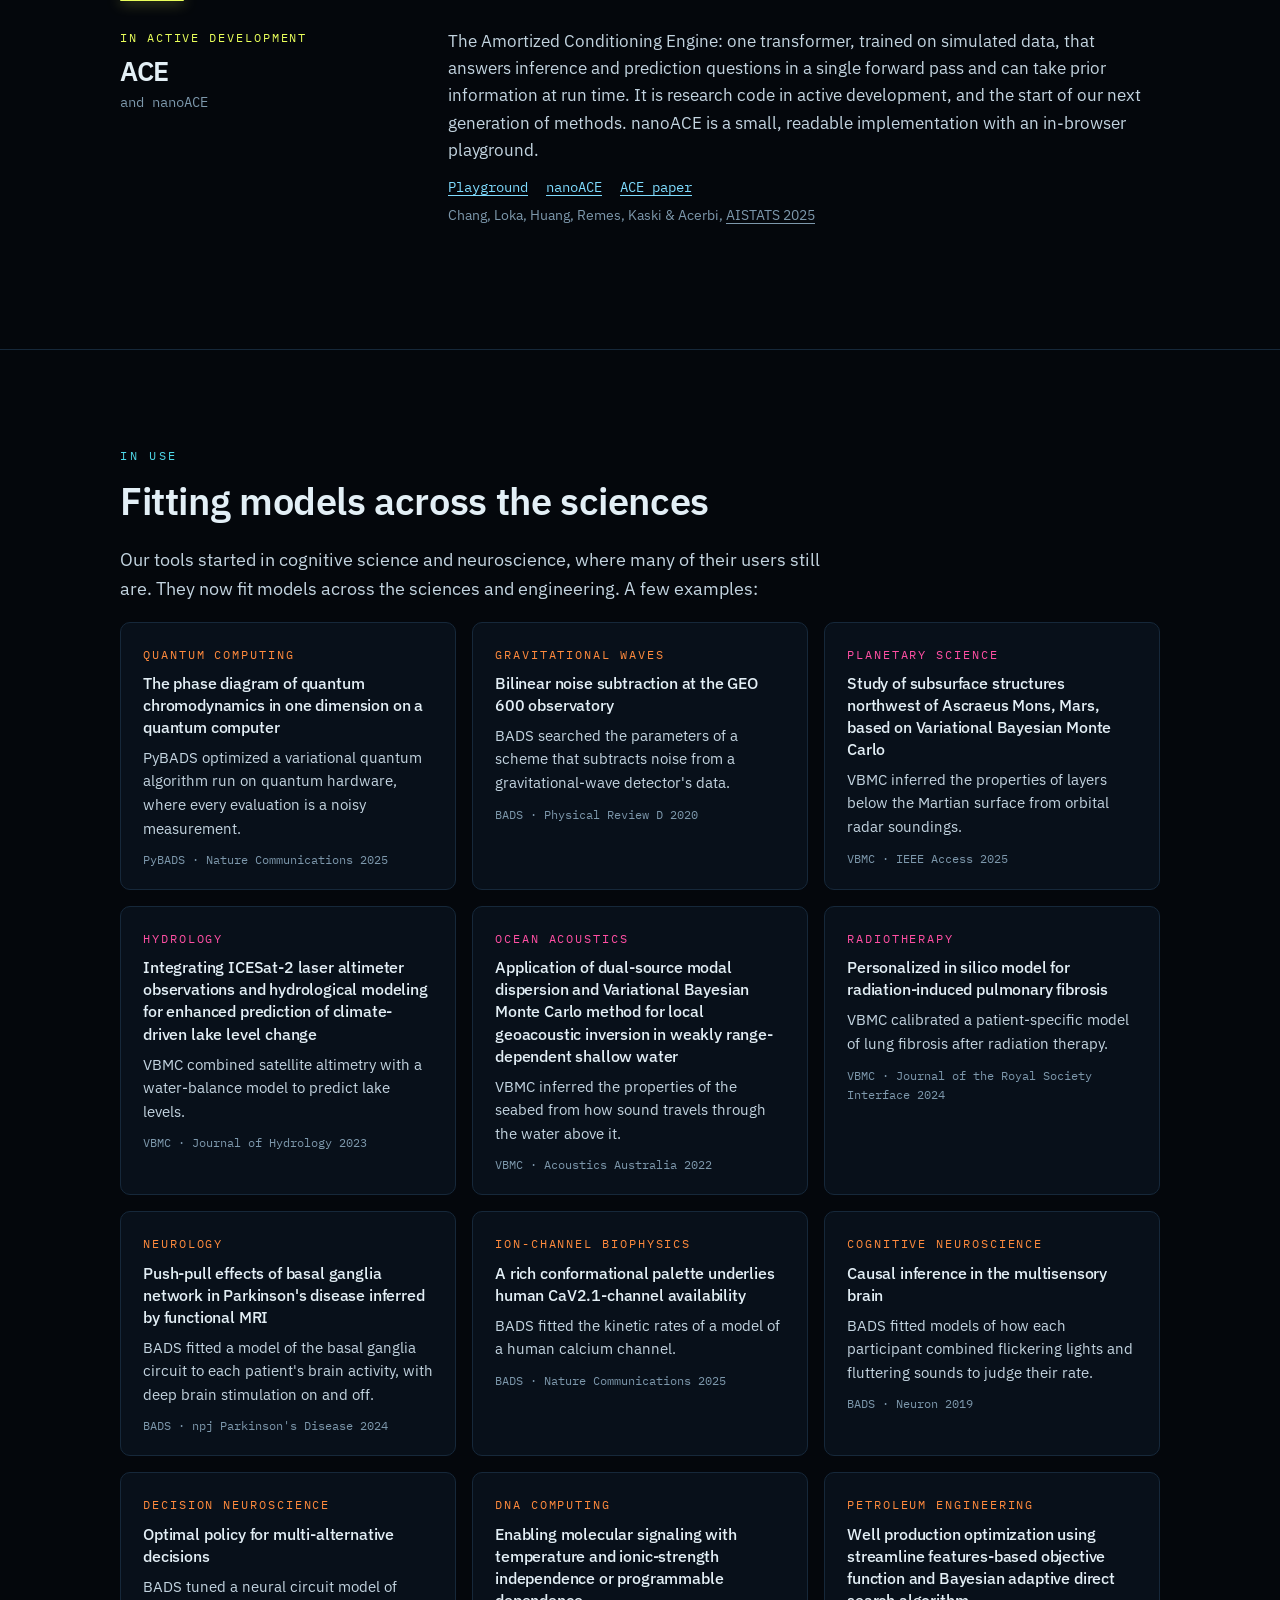
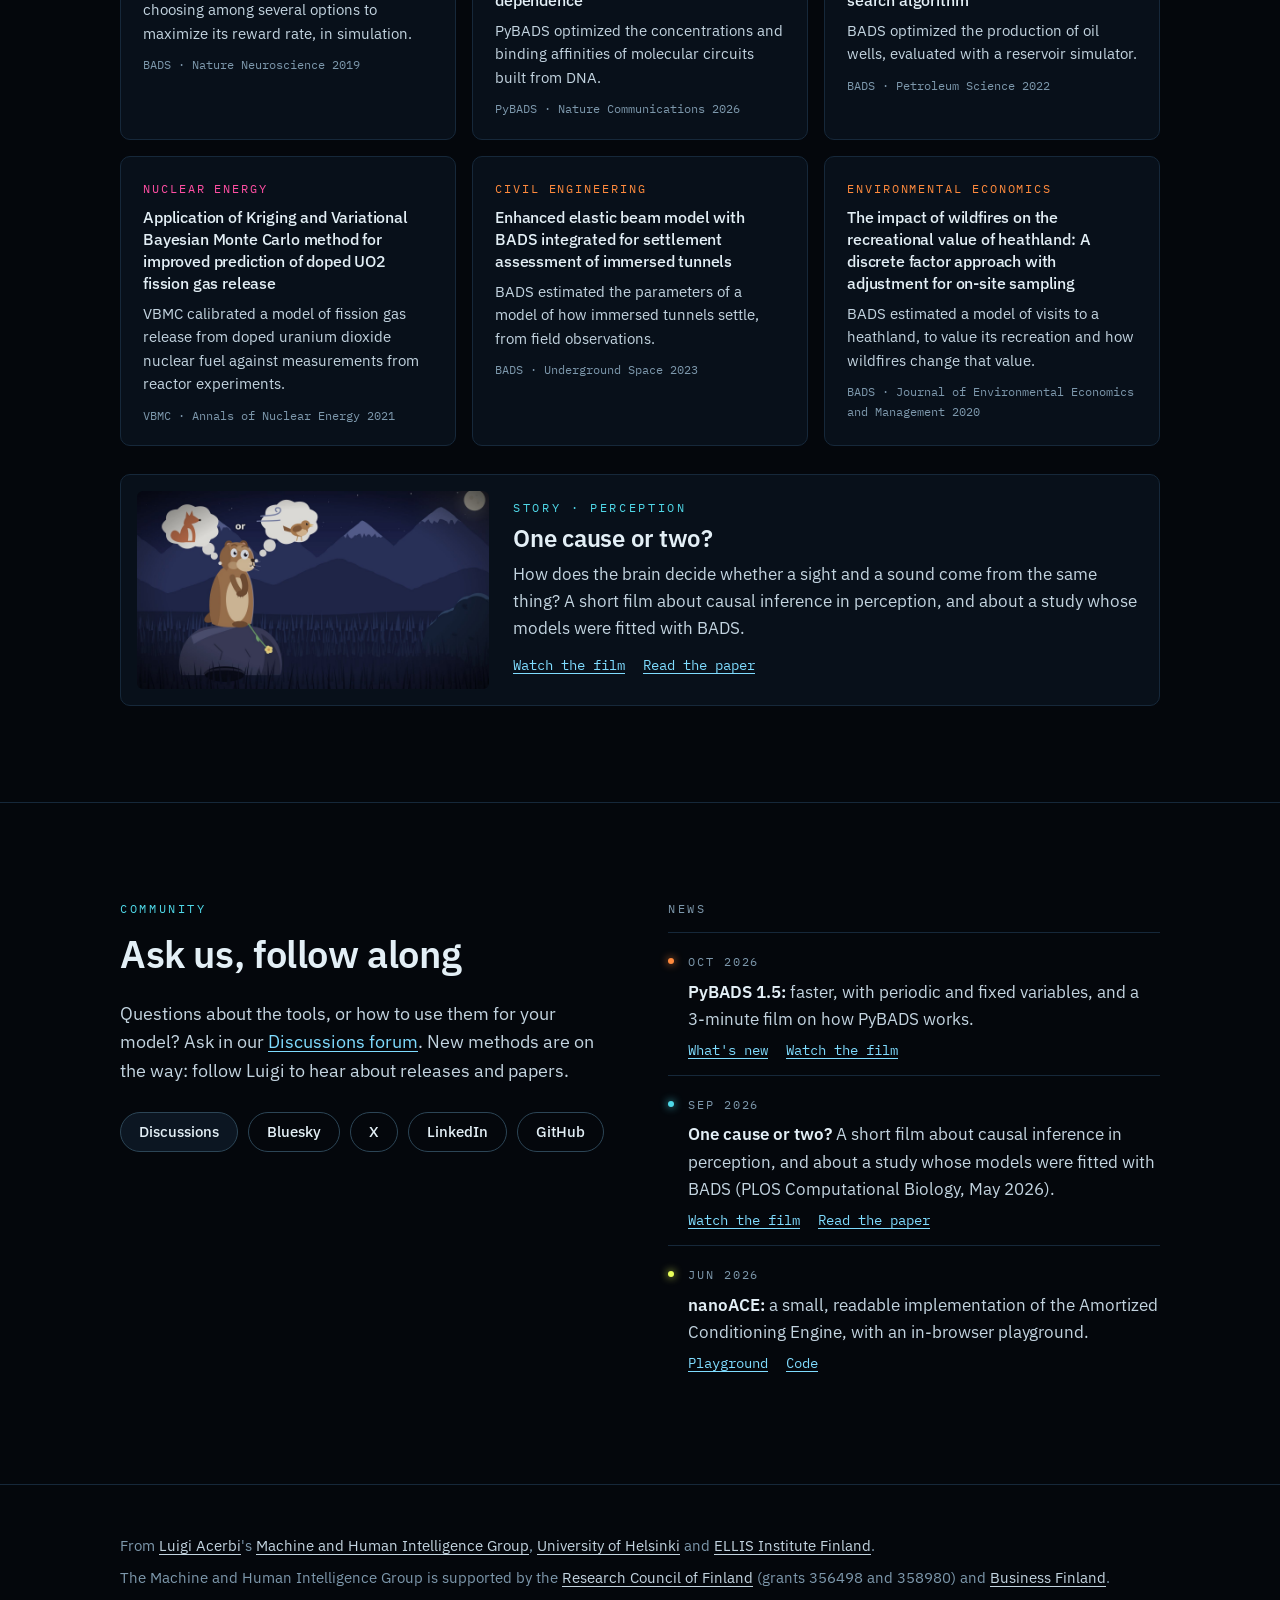
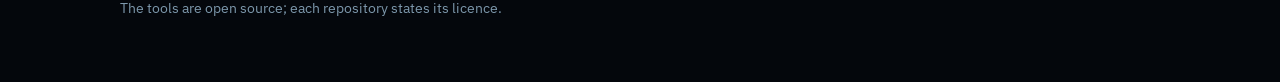
==== commit 5037c05b: "PyVBMC and PyIBS entries: the install commands upgrade an older install, as PyBADS's does pip instal" ====
--- a/site/index.html
+++ b/site/index.html
@@ -115,7 +115,7 @@
 			</div>
 			<div class="tool-body">
 				<p>Variational Bayesian Monte Carlo: an approximate posterior over your parameters and an estimate of the model evidence, for model comparison, from a small budget of likelihood evaluations, even noisy ones. Best with up to about 10 parameters.</p>
-				<code class="install">pip install pyvbmc</code>
+				<code class="install">pip install --upgrade pyvbmc</code>
 				<p class="links"><a href="/pyvbmc/">Docs</a> <a href="https://github.com/acerbilab/pyvbmc">Python</a> <a href="https://github.com/acerbilab/vbmc">MATLAB</a> <a href="wireframe/vbmc/">A run in 3D</a></p>
 				<p class="ref">Acerbi, <a href="https://arxiv.org/abs/1810.05558">NeurIPS 2018</a> and <a href="https://arxiv.org/abs/2006.08655">NeurIPS 2020</a> · Huggins, Li, Tobaben, Aarnos &amp; Acerbi, <a href="https://doi.org/10.21105/joss.05428">JOSS 2023</a></p>
 			</div>
@@ -128,7 +128,7 @@
 			</div>
 			<div class="tool-body">
 				<p>Inverse binomial sampling: unbiased, efficient estimates of the log-likelihood of models you can simulate but not write down, for data with discrete responses. Pair it with PyBADS or PyVBMC, which are built to handle noisy estimates.</p>
-				<code class="install">pip install pyibs</code>
+				<code class="install">pip install --upgrade pyibs</code>
 				<p class="links"><a href="https://github.com/acerbilab/pyibs">Python</a> <a href="https://github.com/acerbilab/ibs">MATLAB</a></p>
 				<p class="ref">van Opheusden, Acerbi &amp; Ma, <a href="https://doi.org/10.1371/journal.pcbi.1008483">PLOS Computational Biology 2020</a></p>
 			</div>
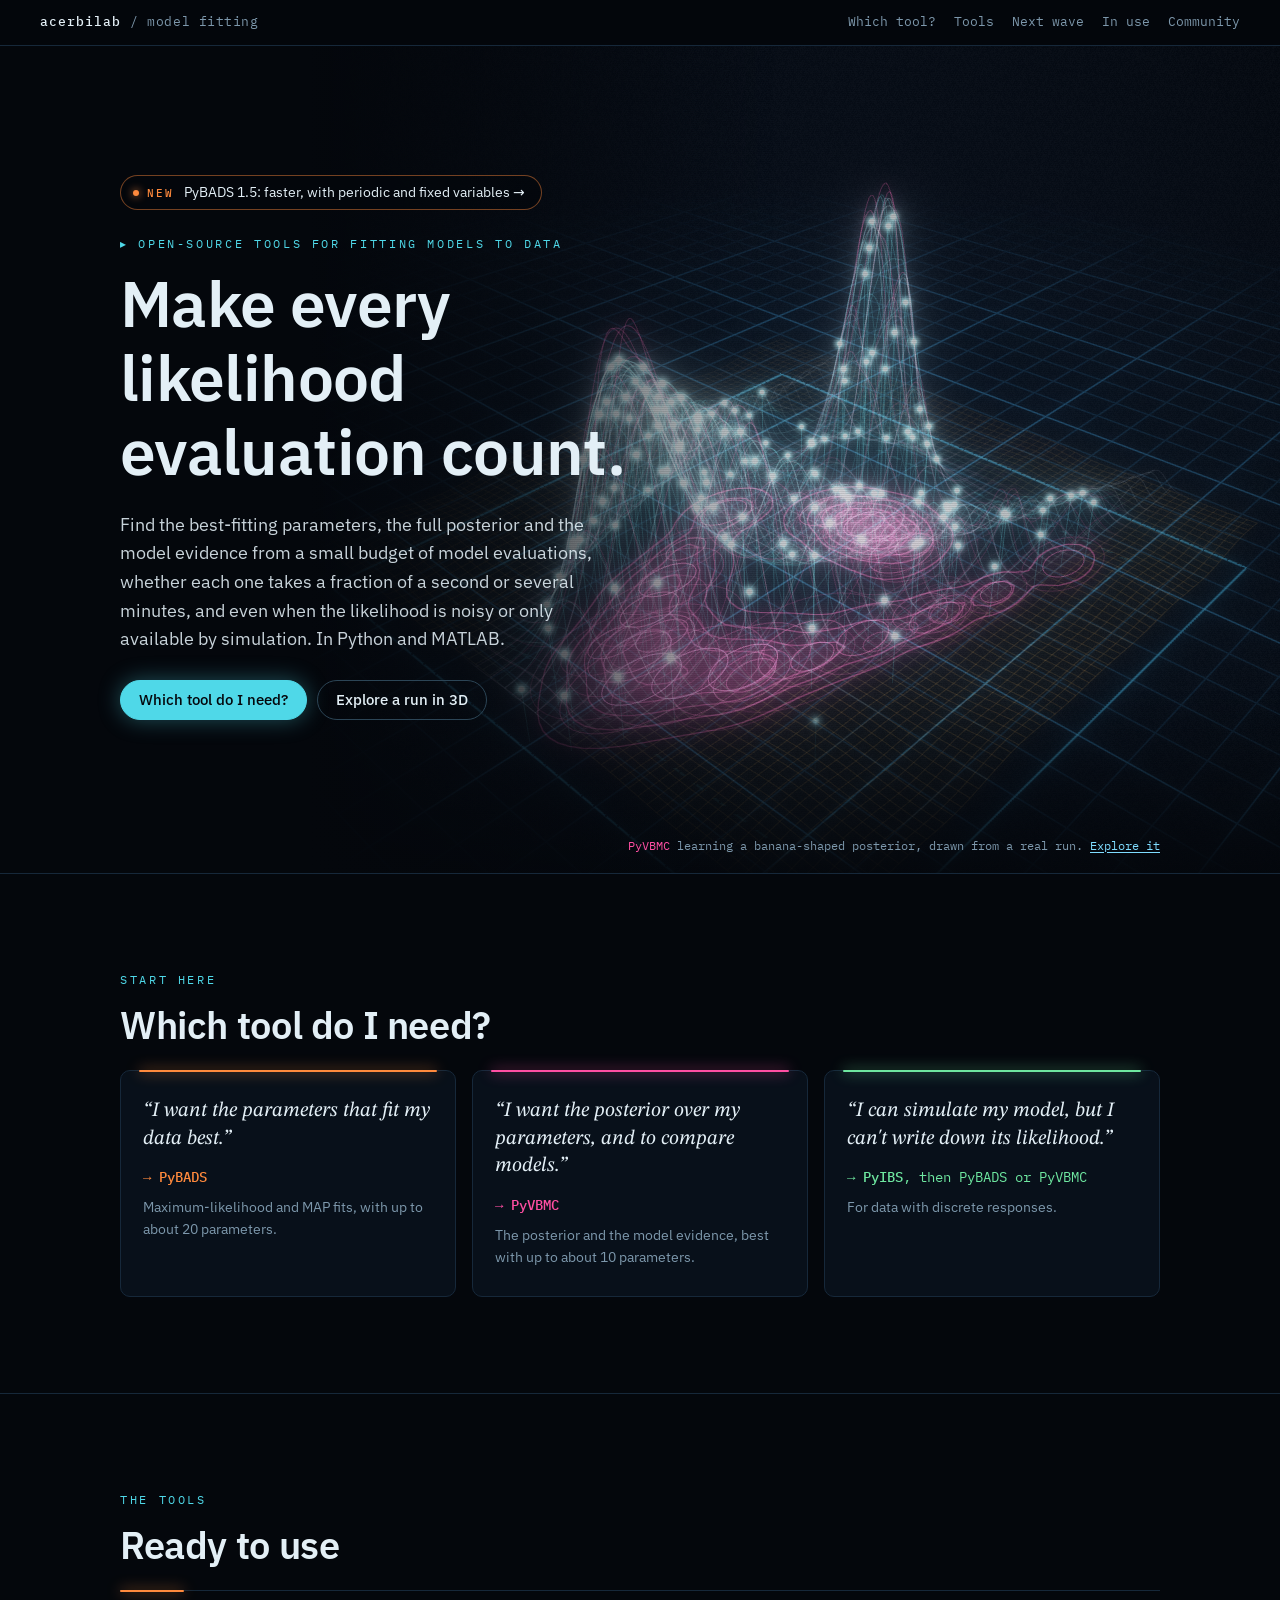
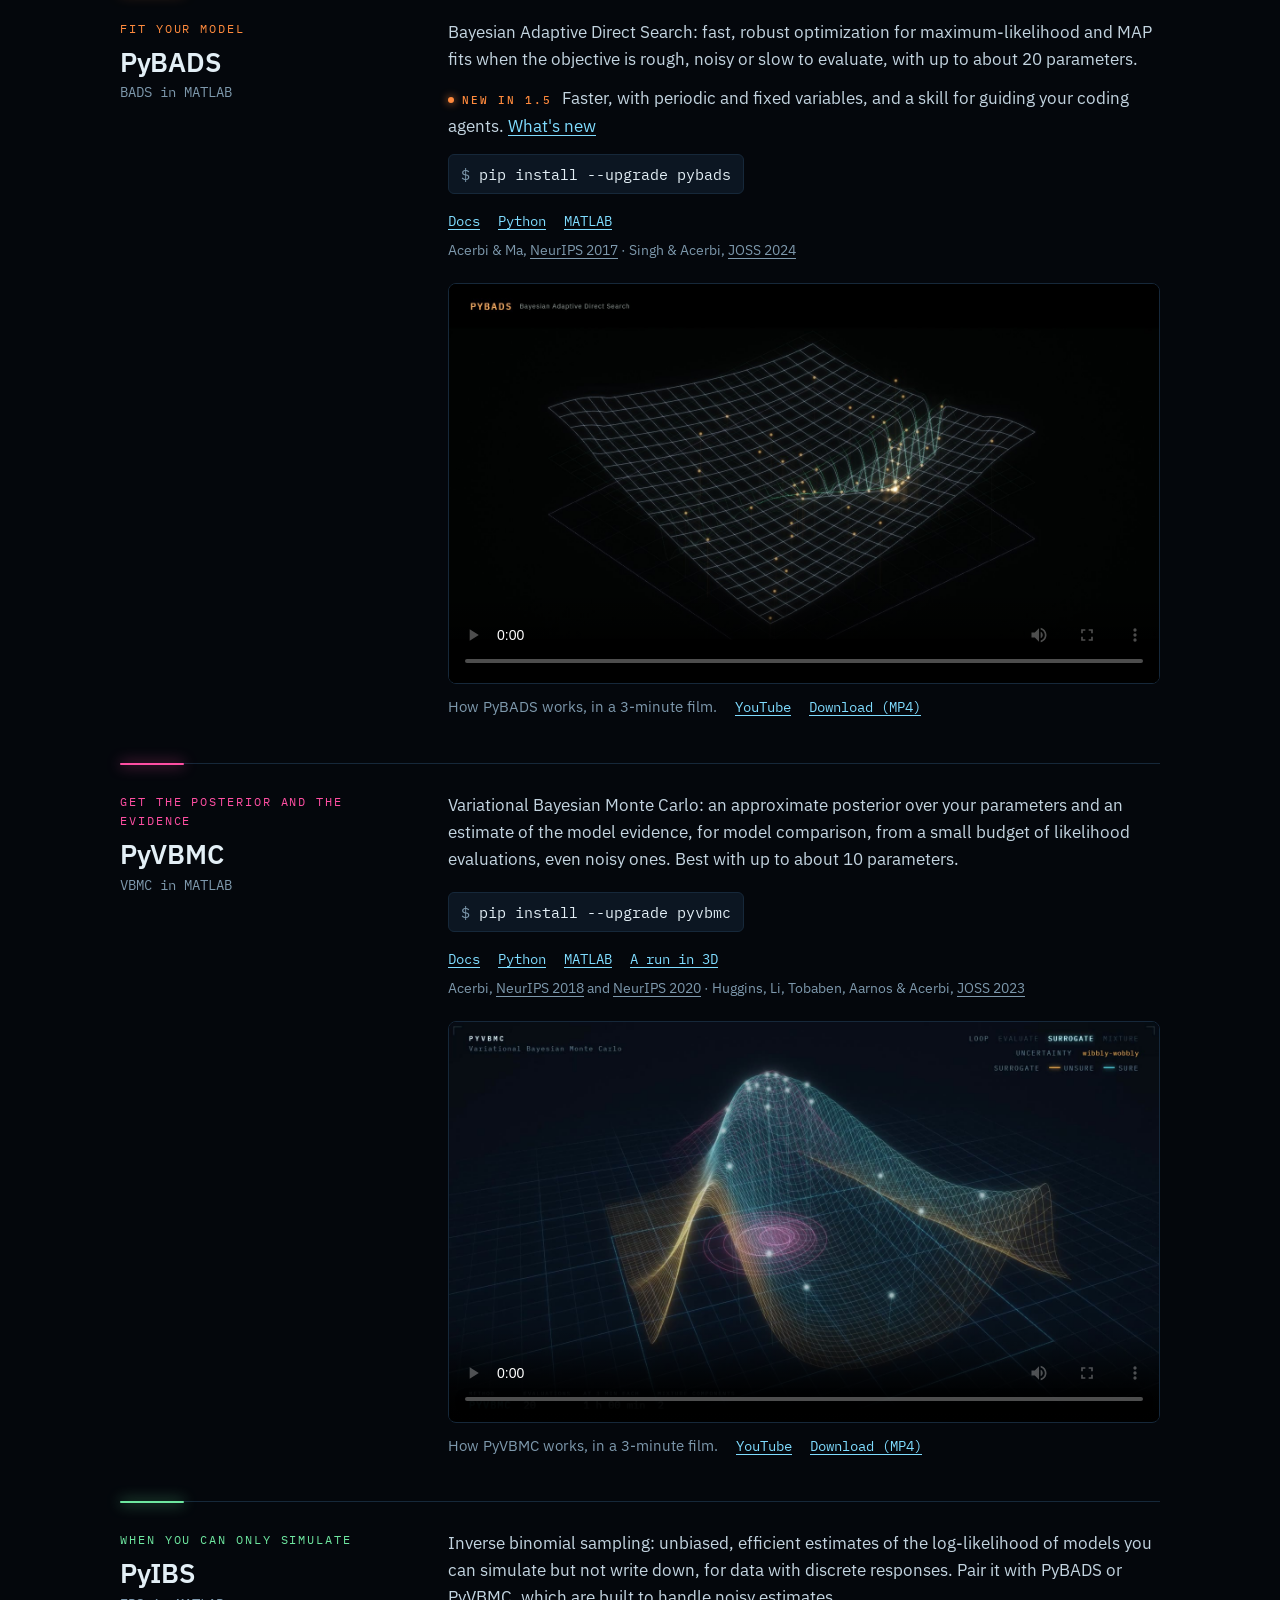
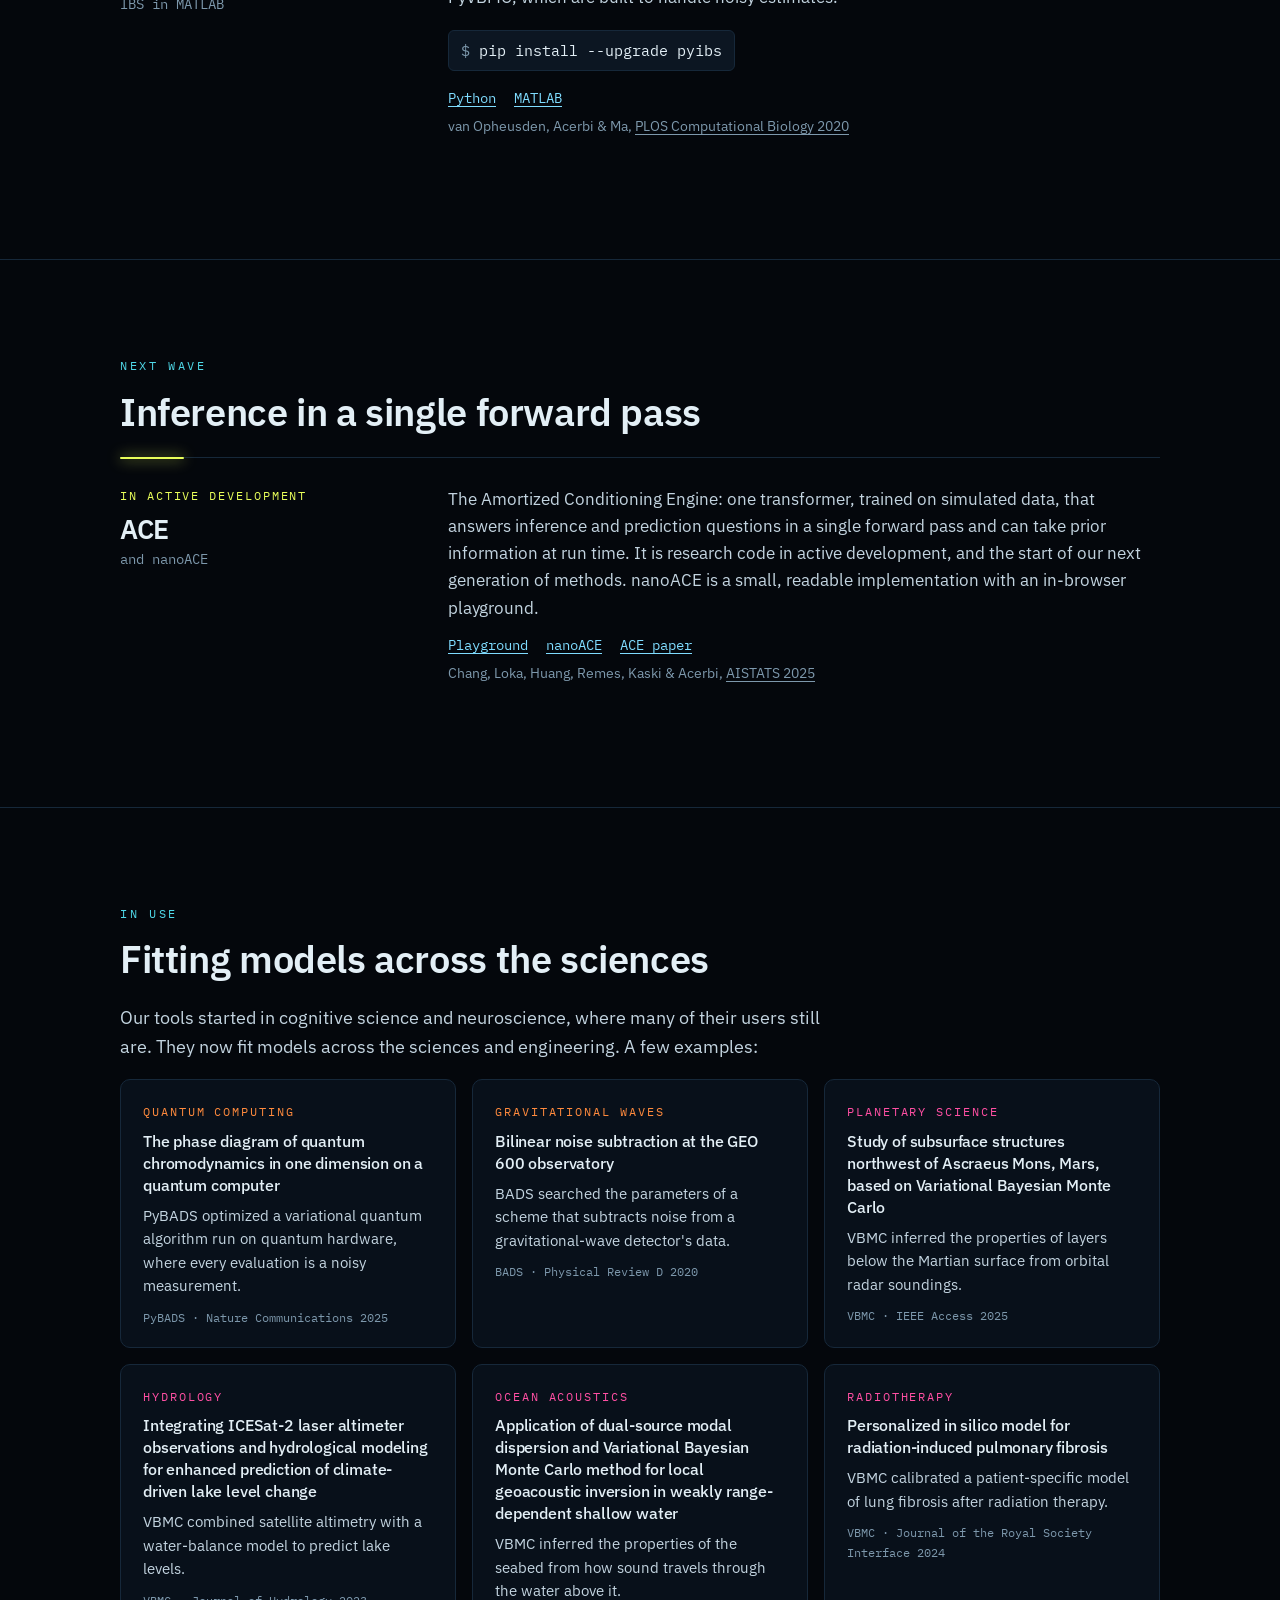
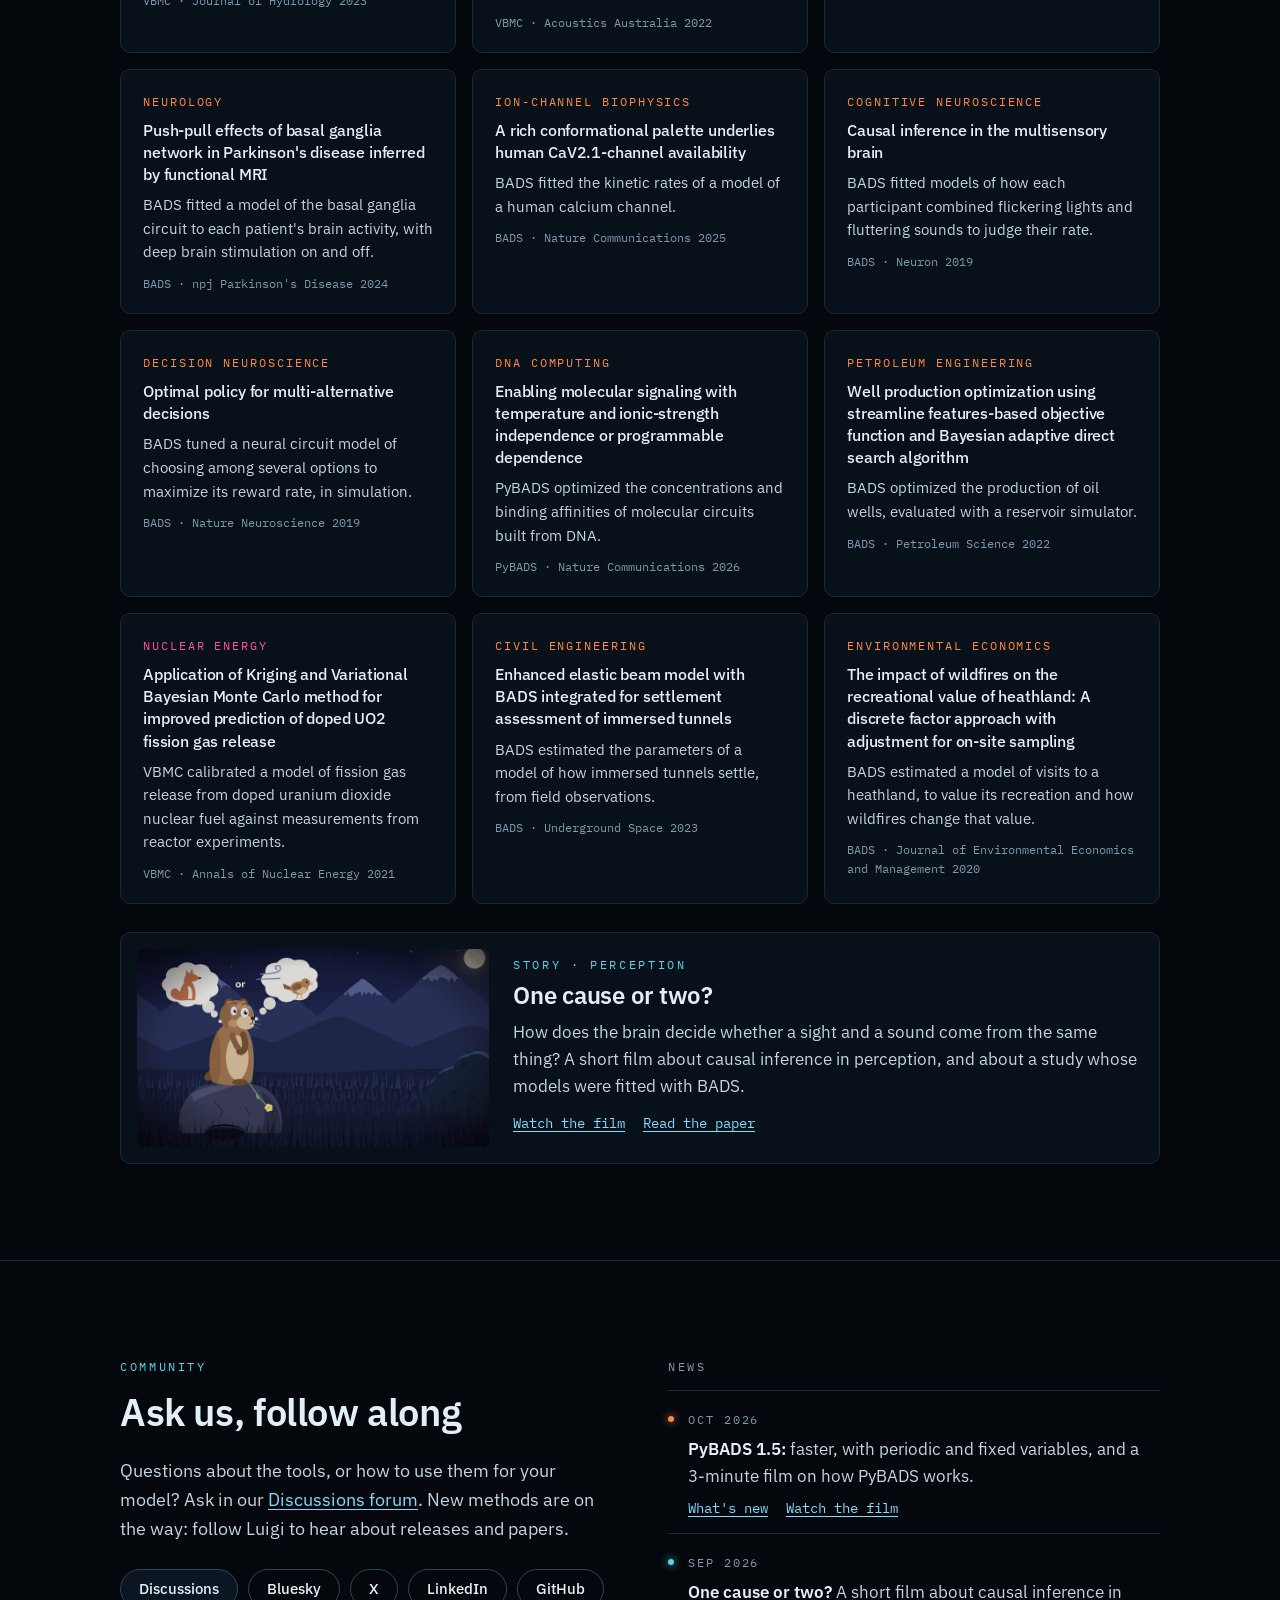
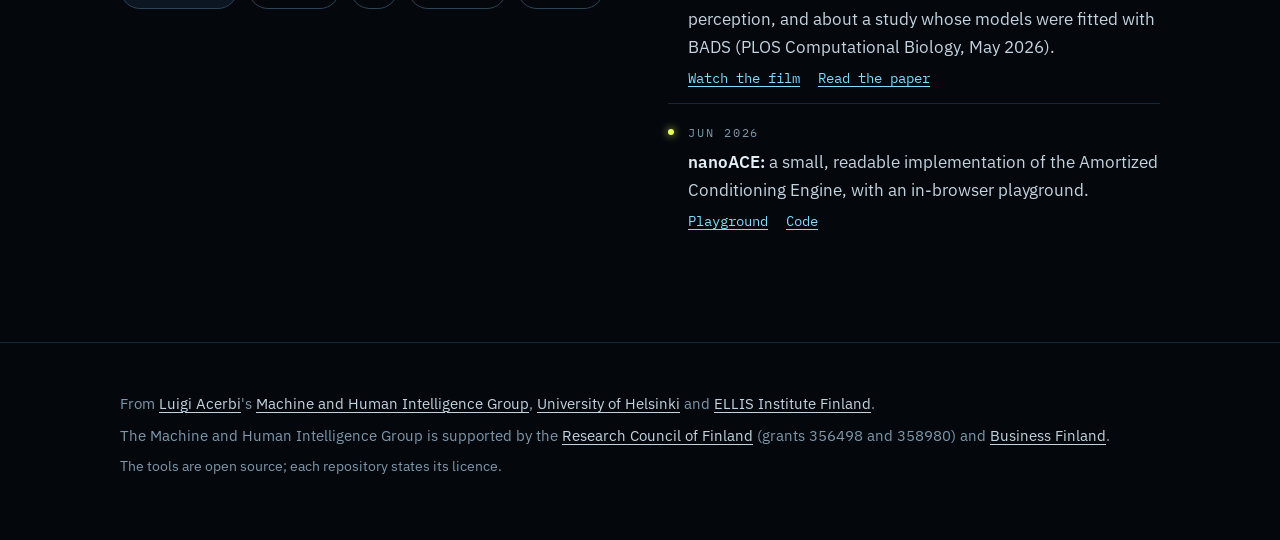
==== commit 38e29b82: "PyVBMC entry: the film, from the release pyvbmc-film The PyVBMC entry plays the PyVBMC film as the P" ====
--- a/site/index.html
+++ b/site/index.html
@@ -118,6 +118,14 @@
 				<code class="install">pip install --upgrade pyvbmc</code>
 				<p class="links"><a href="/pyvbmc/">Docs</a> <a href="https://github.com/acerbilab/pyvbmc">Python</a> <a href="https://github.com/acerbilab/vbmc">MATLAB</a> <a href="wireframe/vbmc/">A run in 3D</a></p>
 				<p class="ref">Acerbi, <a href="https://arxiv.org/abs/1810.05558">NeurIPS 2018</a> and <a href="https://arxiv.org/abs/2006.08655">NeurIPS 2020</a> · Huggins, Li, Tobaben, Aarnos &amp; Acerbi, <a href="https://doi.org/10.21105/joss.05428">JOSS 2023</a></p>
+				<figure class="film">
+					<video controls preload="metadata" playsinline poster="assets/pyvbmc-film.jpg" width="1920" height="1080">
+						<source src="media/pyvbmc-film.mp4" type="video/mp4">
+						<track kind="captions" src="assets/pyvbmc-film.vtt" srclang="en" label="English" default>
+						Your browser can't play this video. <a href="https://youtu.be/dEwiE5PLcA4">Watch it on YouTube</a>.
+					</video>
+					<figcaption>How PyVBMC works, in a 3-minute film. <span class="links"><a href="https://youtu.be/dEwiE5PLcA4">YouTube</a> <a href="https://github.com/acerbilab/model-fitting/releases/download/pyvbmc-film/pyvbmc-film.mp4">Download (MP4)</a></span></figcaption>
+				</figure>
 			</div>
 		</article>
 
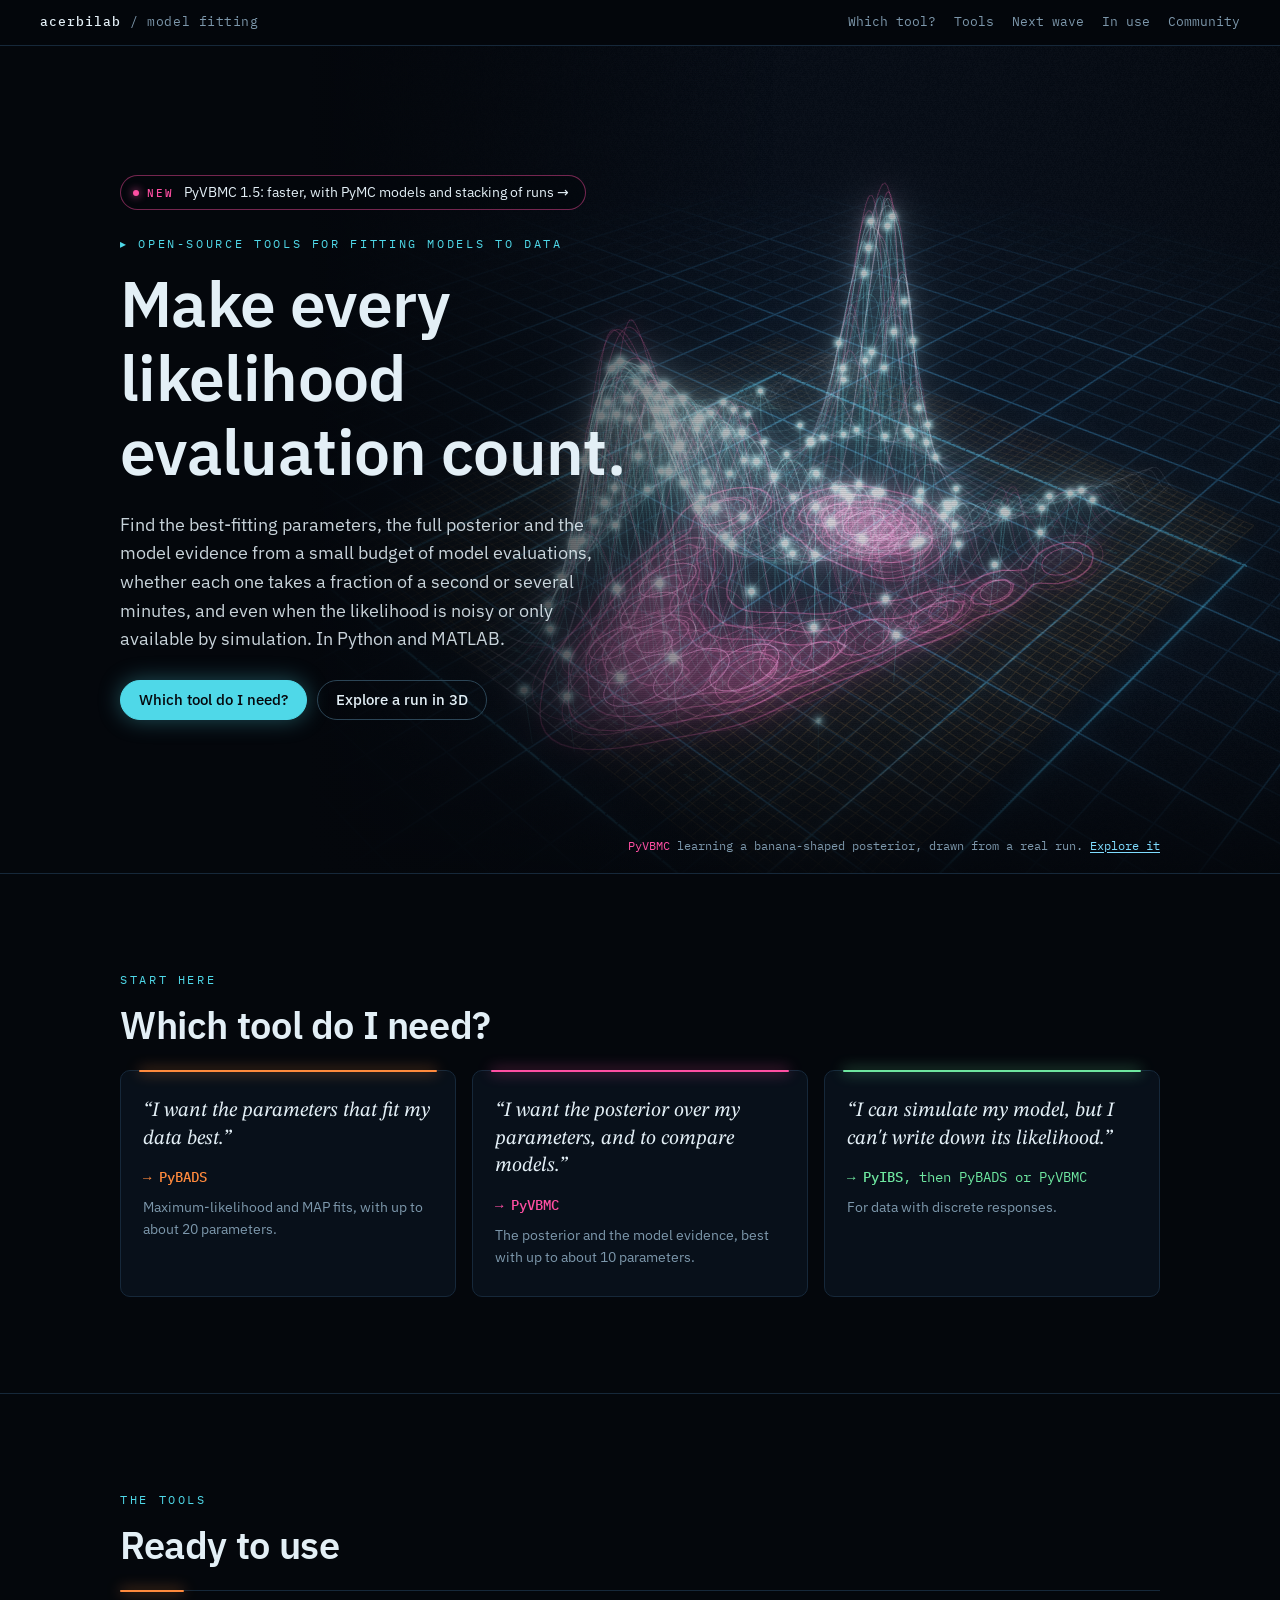
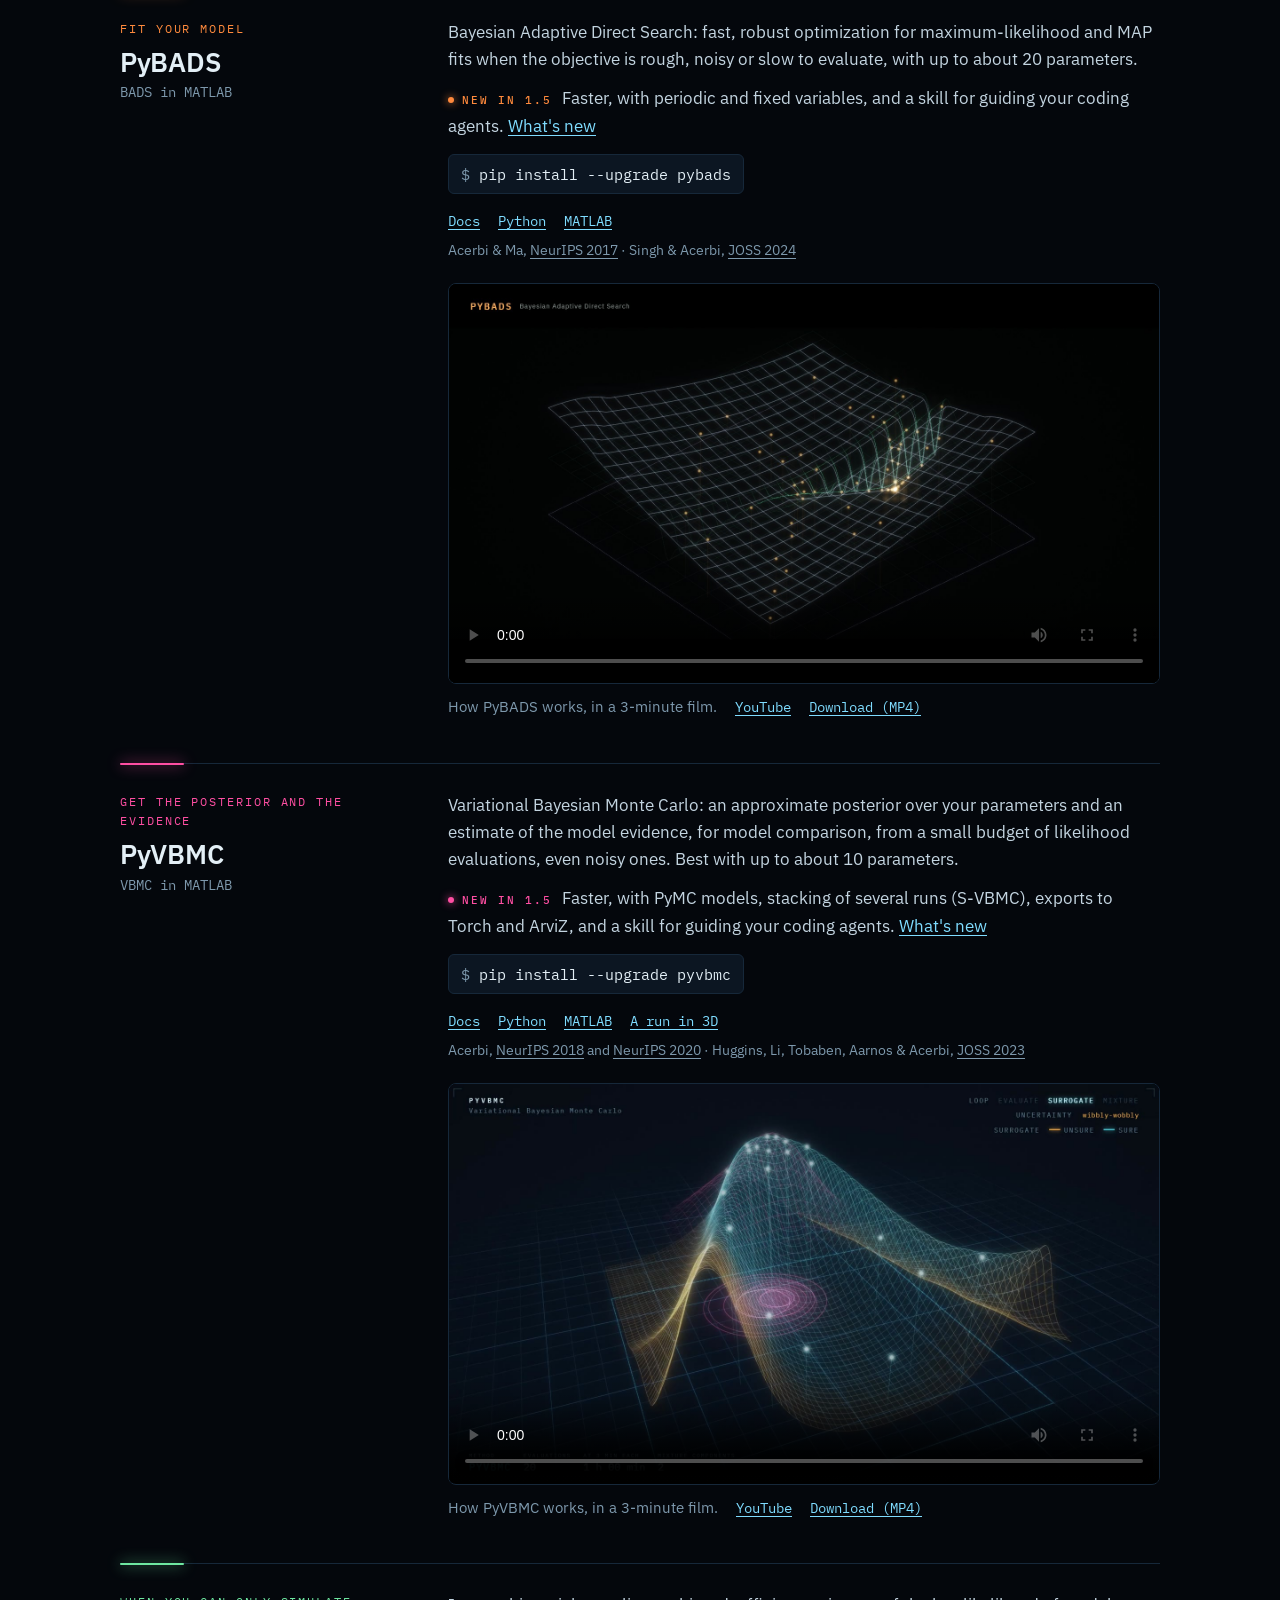
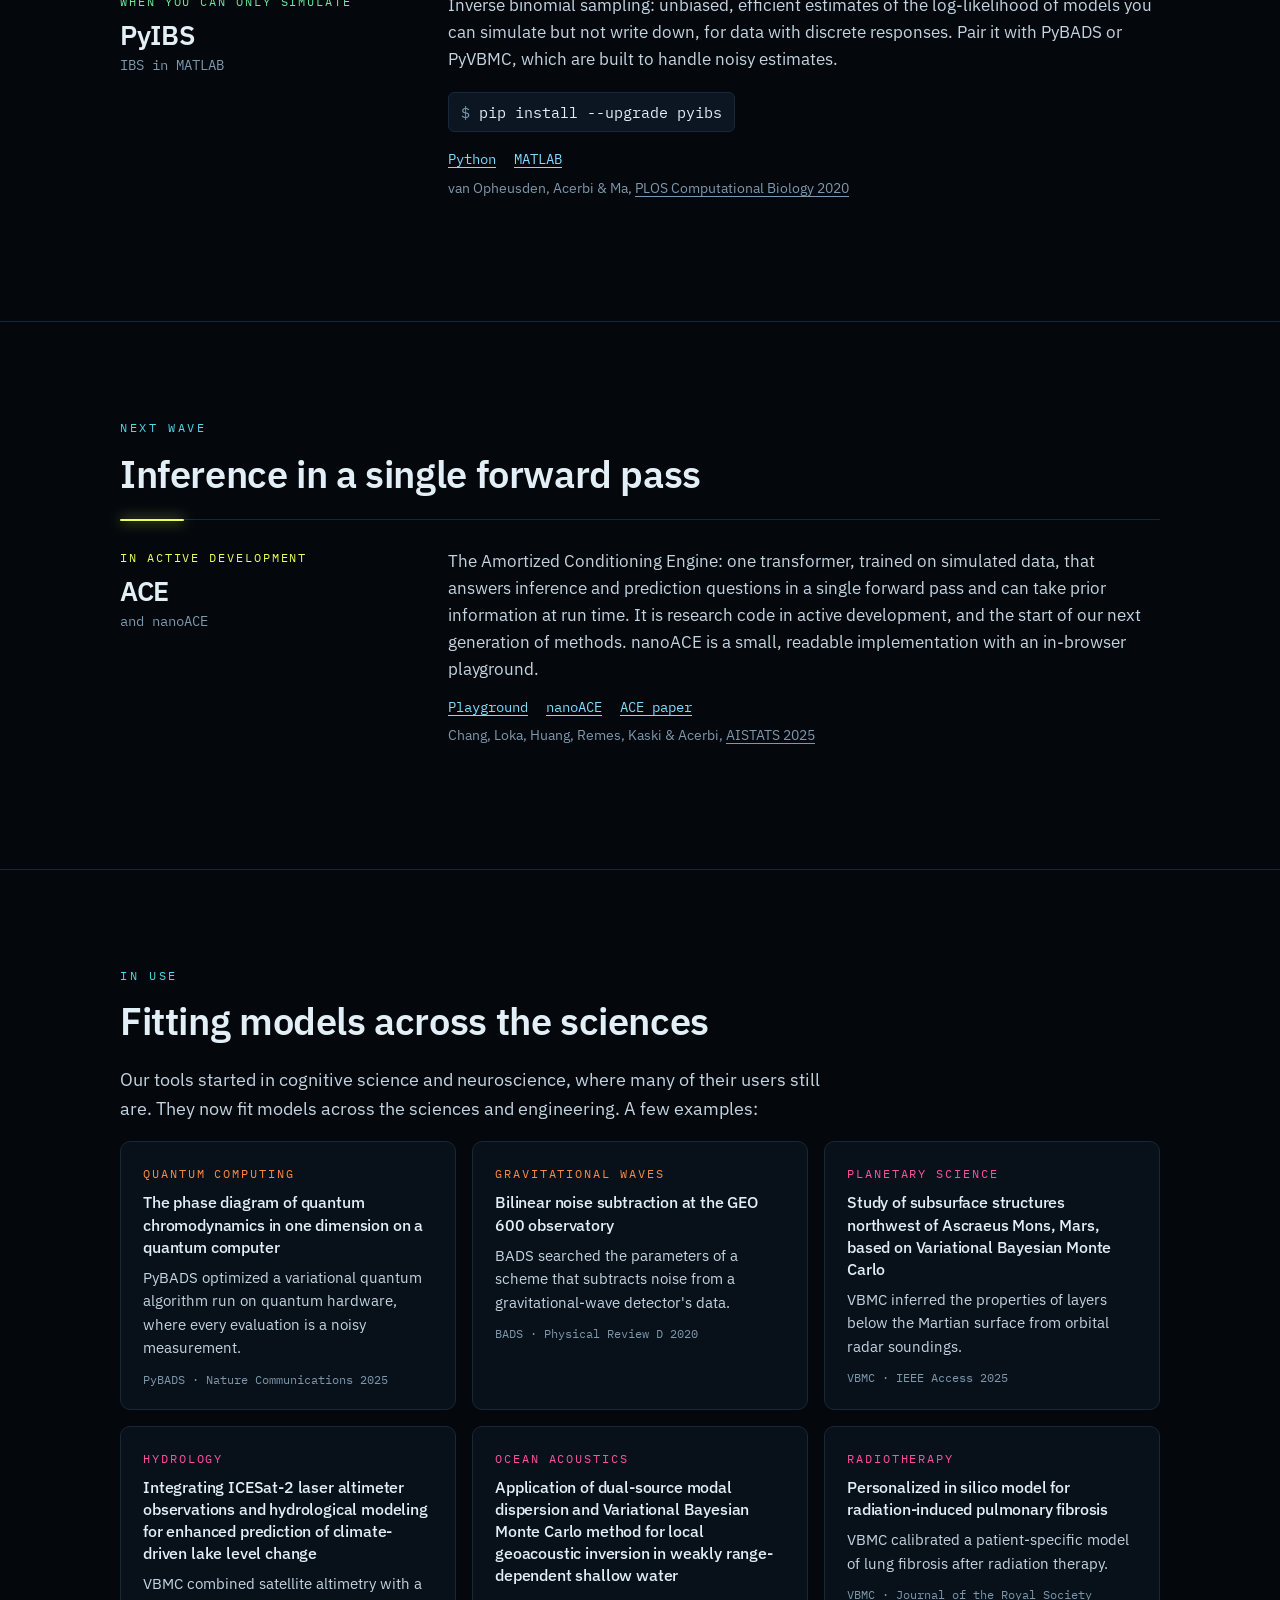
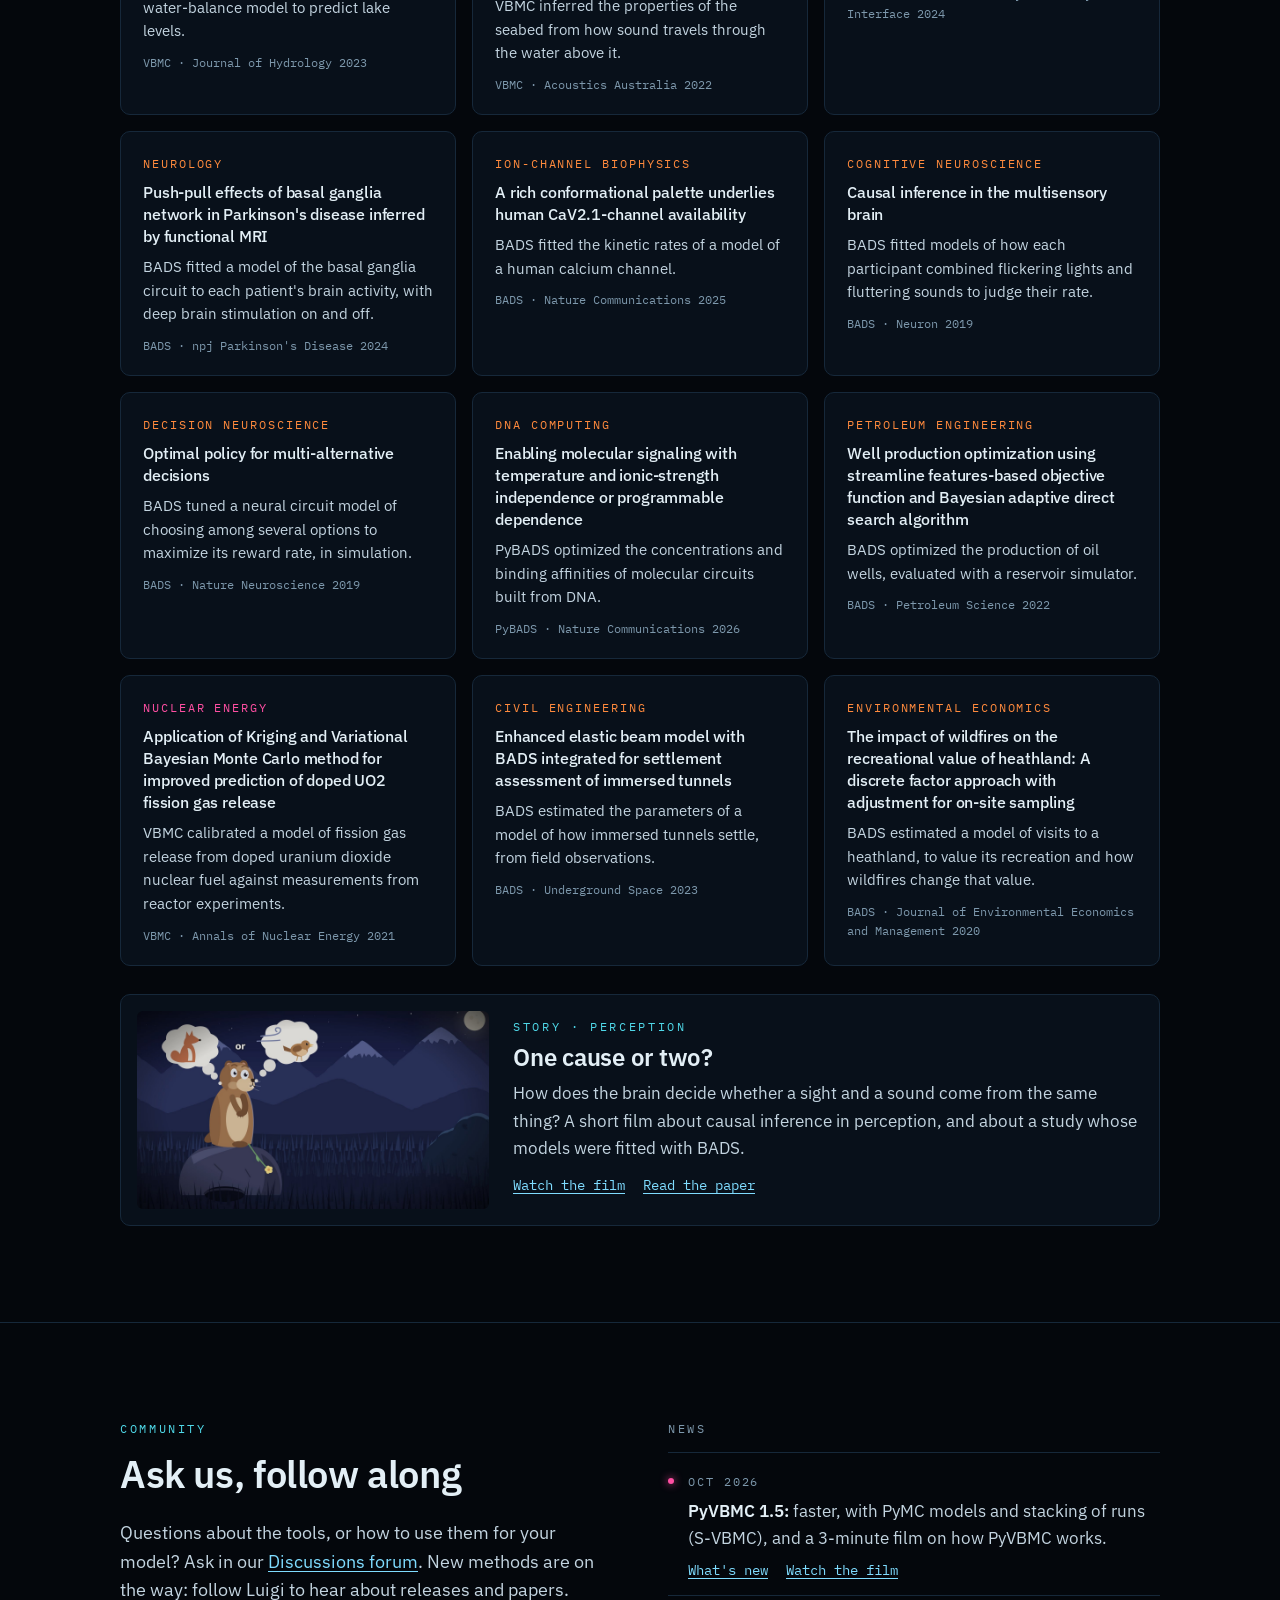
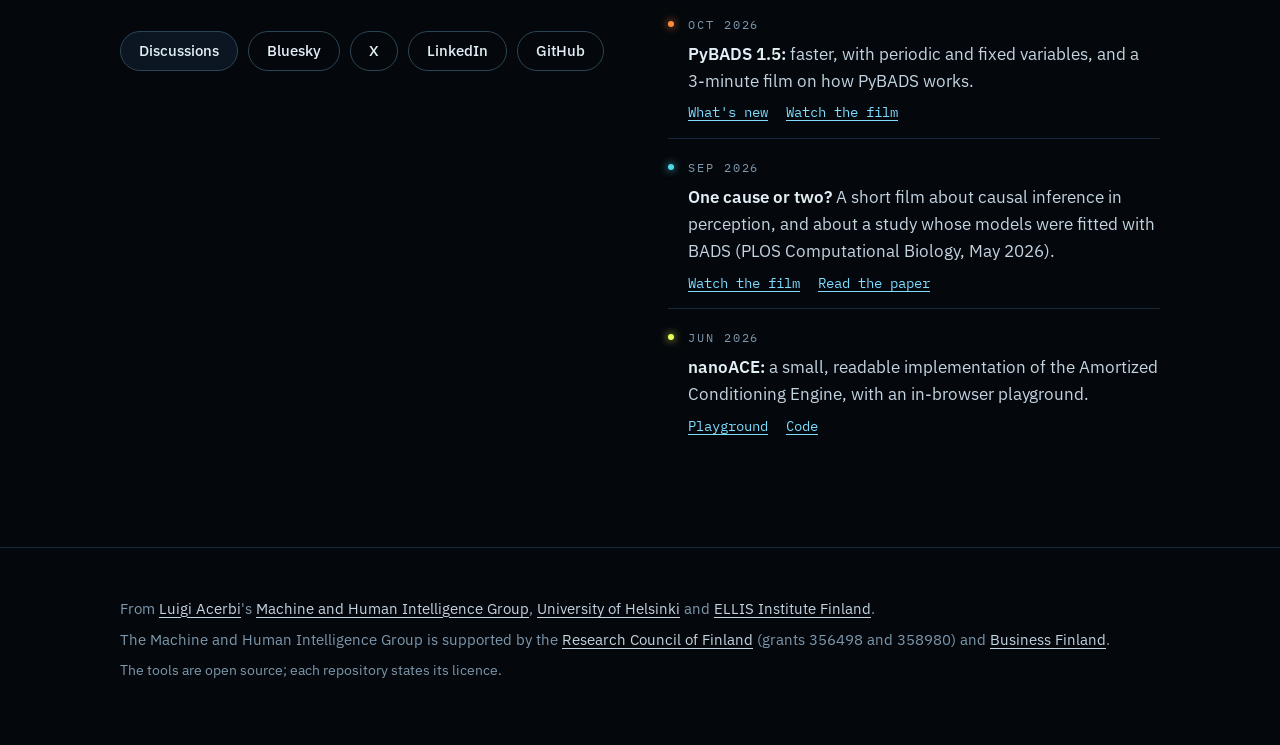
==== commit d7c3d48e: "PyVBMC 1.5: the flag, the entry's new line and the news The flag over the hero's title moves to PyVB" ====
--- a/site/index.html
+++ b/site/index.html
@@ -45,7 +45,7 @@
 		<img class="poster" src="assets/hero.jpg" alt="" width="1600" height="900">
 	</div>
 	<div class="wrap hero-text">
-		<a class="flag" href="#bads" style="--accent: var(--bads)"><span class="tag">New</span> <span>PyBADS 1.5: faster, with periodic and fixed variables <span aria-hidden="true">→</span></span></a>
+		<a class="flag" href="#vbmc" style="--accent: var(--vbmc)"><span class="tag">New</span> <span>PyVBMC 1.5: faster, with PyMC models and stacking of runs <span aria-hidden="true">→</span></span></a>
 		<p class="eyebrow">Open-source tools for fitting models to data</p>
 		<h1 id="title">Make every likelihood evaluation count.</h1>
 		<p class="lead">Find the best-fitting parameters, the full posterior and the model evidence from a small budget of model evaluations, whether each one takes a fraction of a second or several minutes, and even when the likelihood is noisy or only available by simulation. In Python and MATLAB.</p>
@@ -115,6 +115,7 @@
 			</div>
 			<div class="tool-body">
 				<p>Variational Bayesian Monte Carlo: an approximate posterior over your parameters and an estimate of the model evidence, for model comparison, from a small budget of likelihood evaluations, even noisy ones. Best with up to about 10 parameters.</p>
+				<p class="new"><span class="tag">New in 1.5</span> Faster, with PyMC models, stacking of several runs (S-VBMC), exports to Torch and ArviZ, and a skill for guiding your coding agents. <a href="/pyvbmc/#what-s-new-in-pyvbmc-1-5">What's new</a></p>
 				<code class="install">pip install --upgrade pyvbmc</code>
 				<p class="links"><a href="/pyvbmc/">Docs</a> <a href="https://github.com/acerbilab/pyvbmc">Python</a> <a href="https://github.com/acerbilab/vbmc">MATLAB</a> <a href="wireframe/vbmc/">A run in 3D</a></p>
 				<p class="ref">Acerbi, <a href="https://arxiv.org/abs/1810.05558">NeurIPS 2018</a> and <a href="https://arxiv.org/abs/2006.08655">NeurIPS 2020</a> · Huggins, Li, Tobaben, Aarnos &amp; Acerbi, <a href="https://doi.org/10.21105/joss.05428">JOSS 2023</a></p>
@@ -199,6 +200,11 @@
 			<div id="news">
 				<h3 class="news-title">News</h3>
 				<ul class="news">
+					<li style="--accent: var(--vbmc)">
+						<time datetime="2026-10">Oct 2026</time>
+						<p><b>PyVBMC 1.5:</b> faster, with PyMC models and stacking of runs (S-VBMC), and a <span style="white-space: nowrap">3-minute</span> film on how PyVBMC works.</p>
+						<p class="links"><a href="/pyvbmc/#what-s-new-in-pyvbmc-1-5">What's new</a> <a href="#vbmc">Watch the film</a></p>
+					</li>
 					<li style="--accent: var(--bads)">
 						<time datetime="2026-10">Oct 2026</time>
 						<p><b>PyBADS 1.5:</b> faster, with periodic and fixed variables, and a <span style="white-space: nowrap">3-minute</span> film on how PyBADS works.</p>
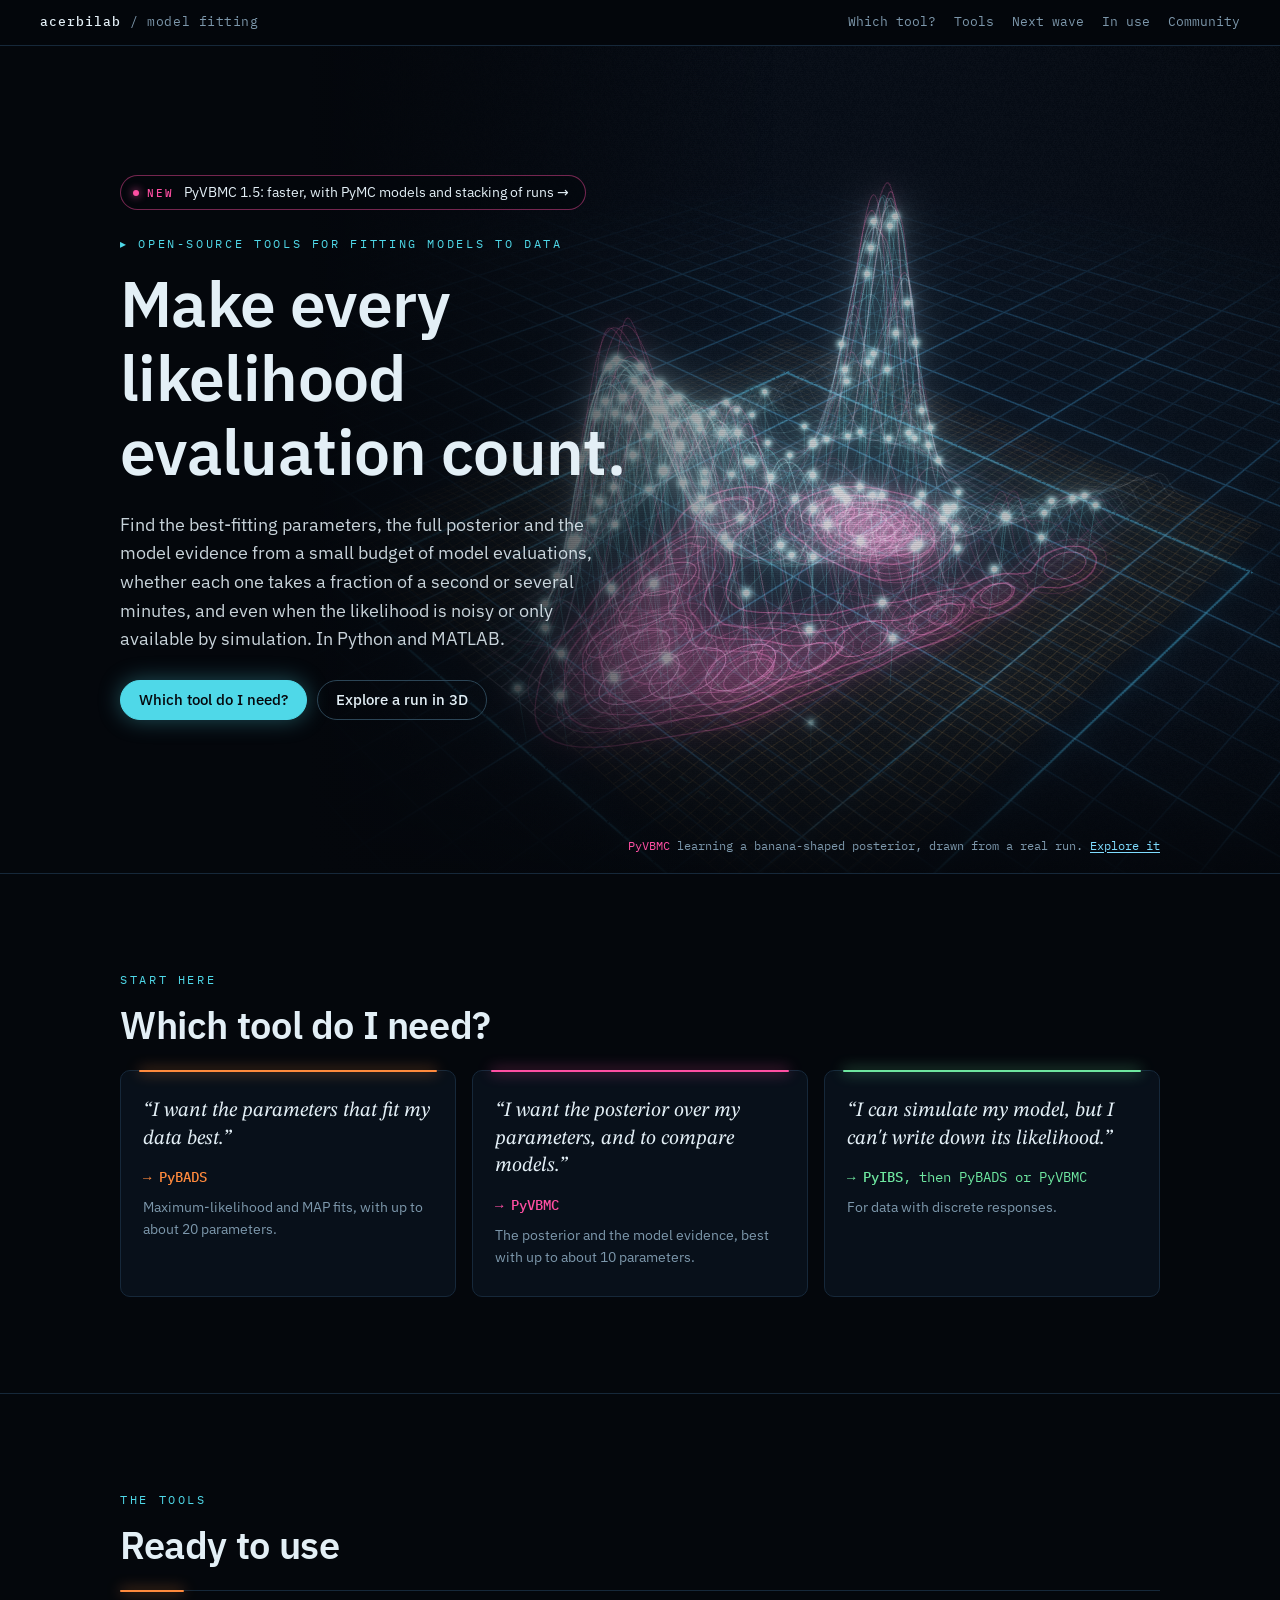
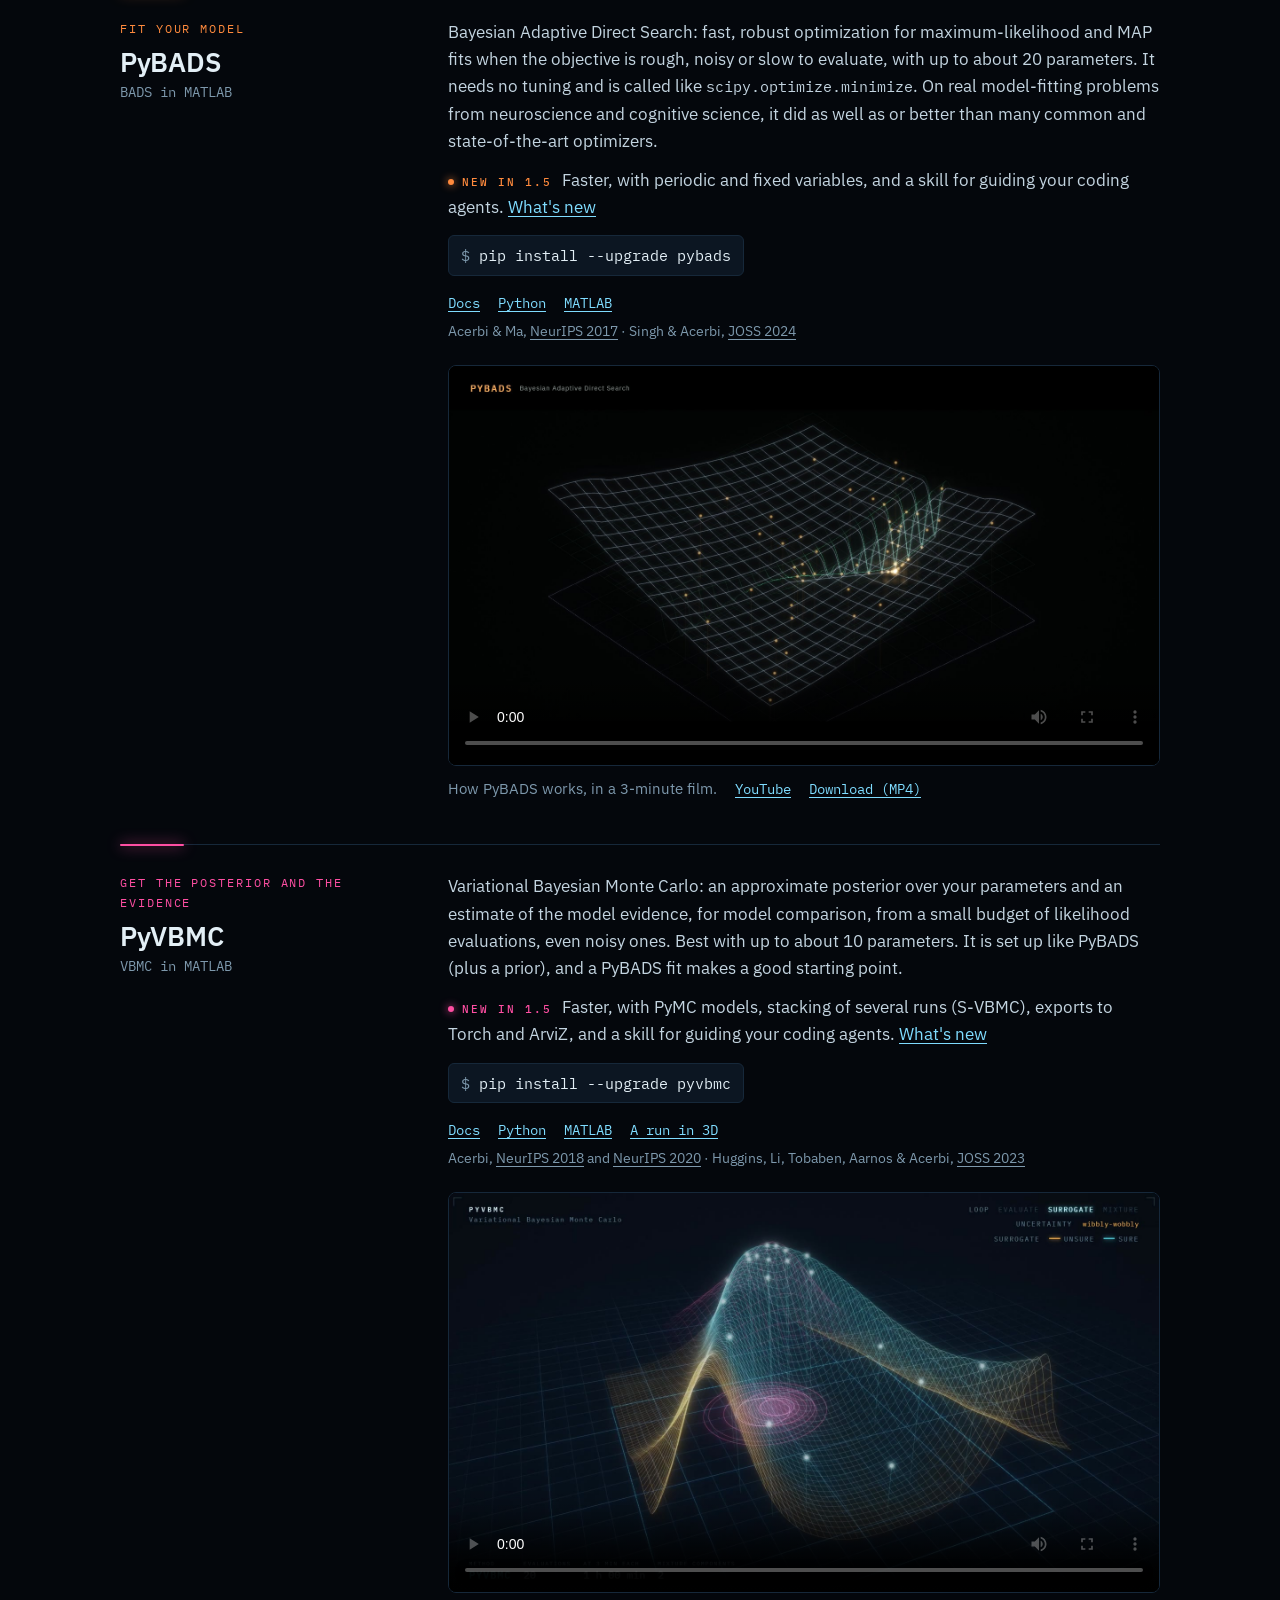
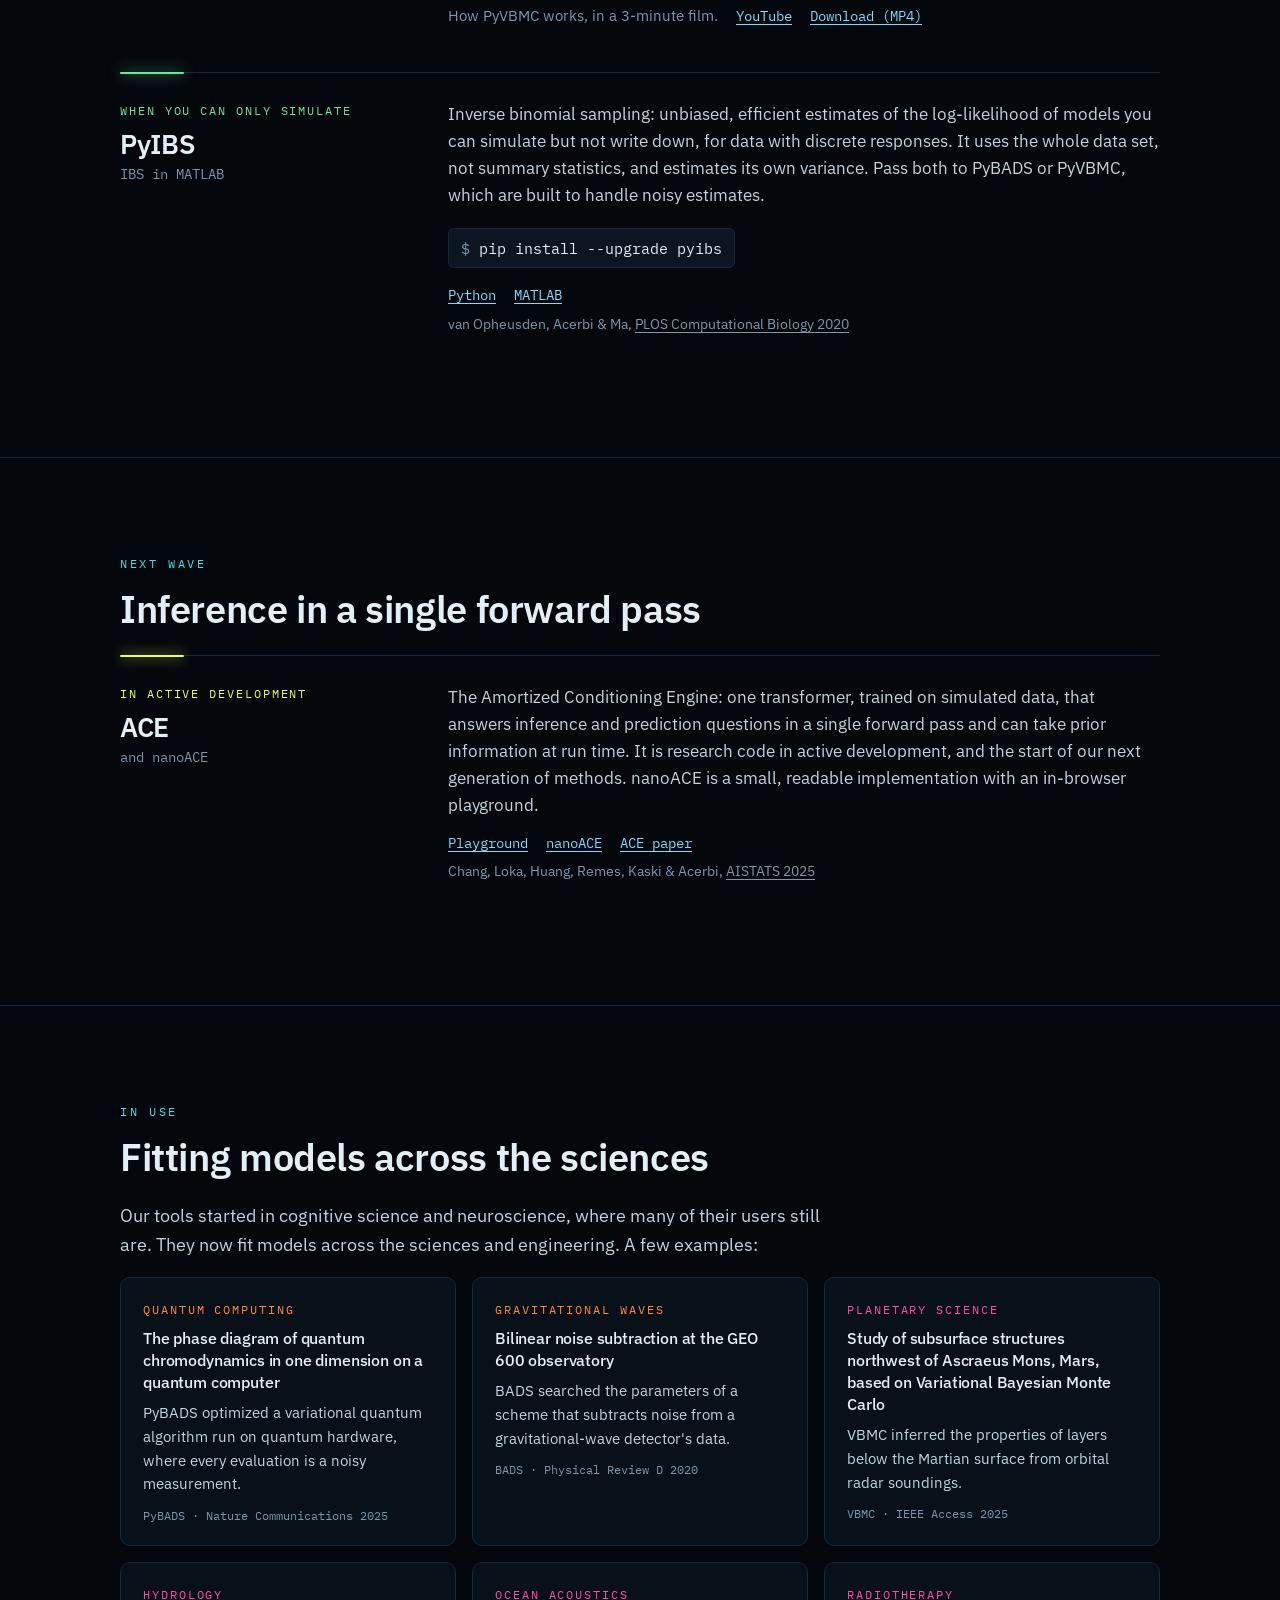
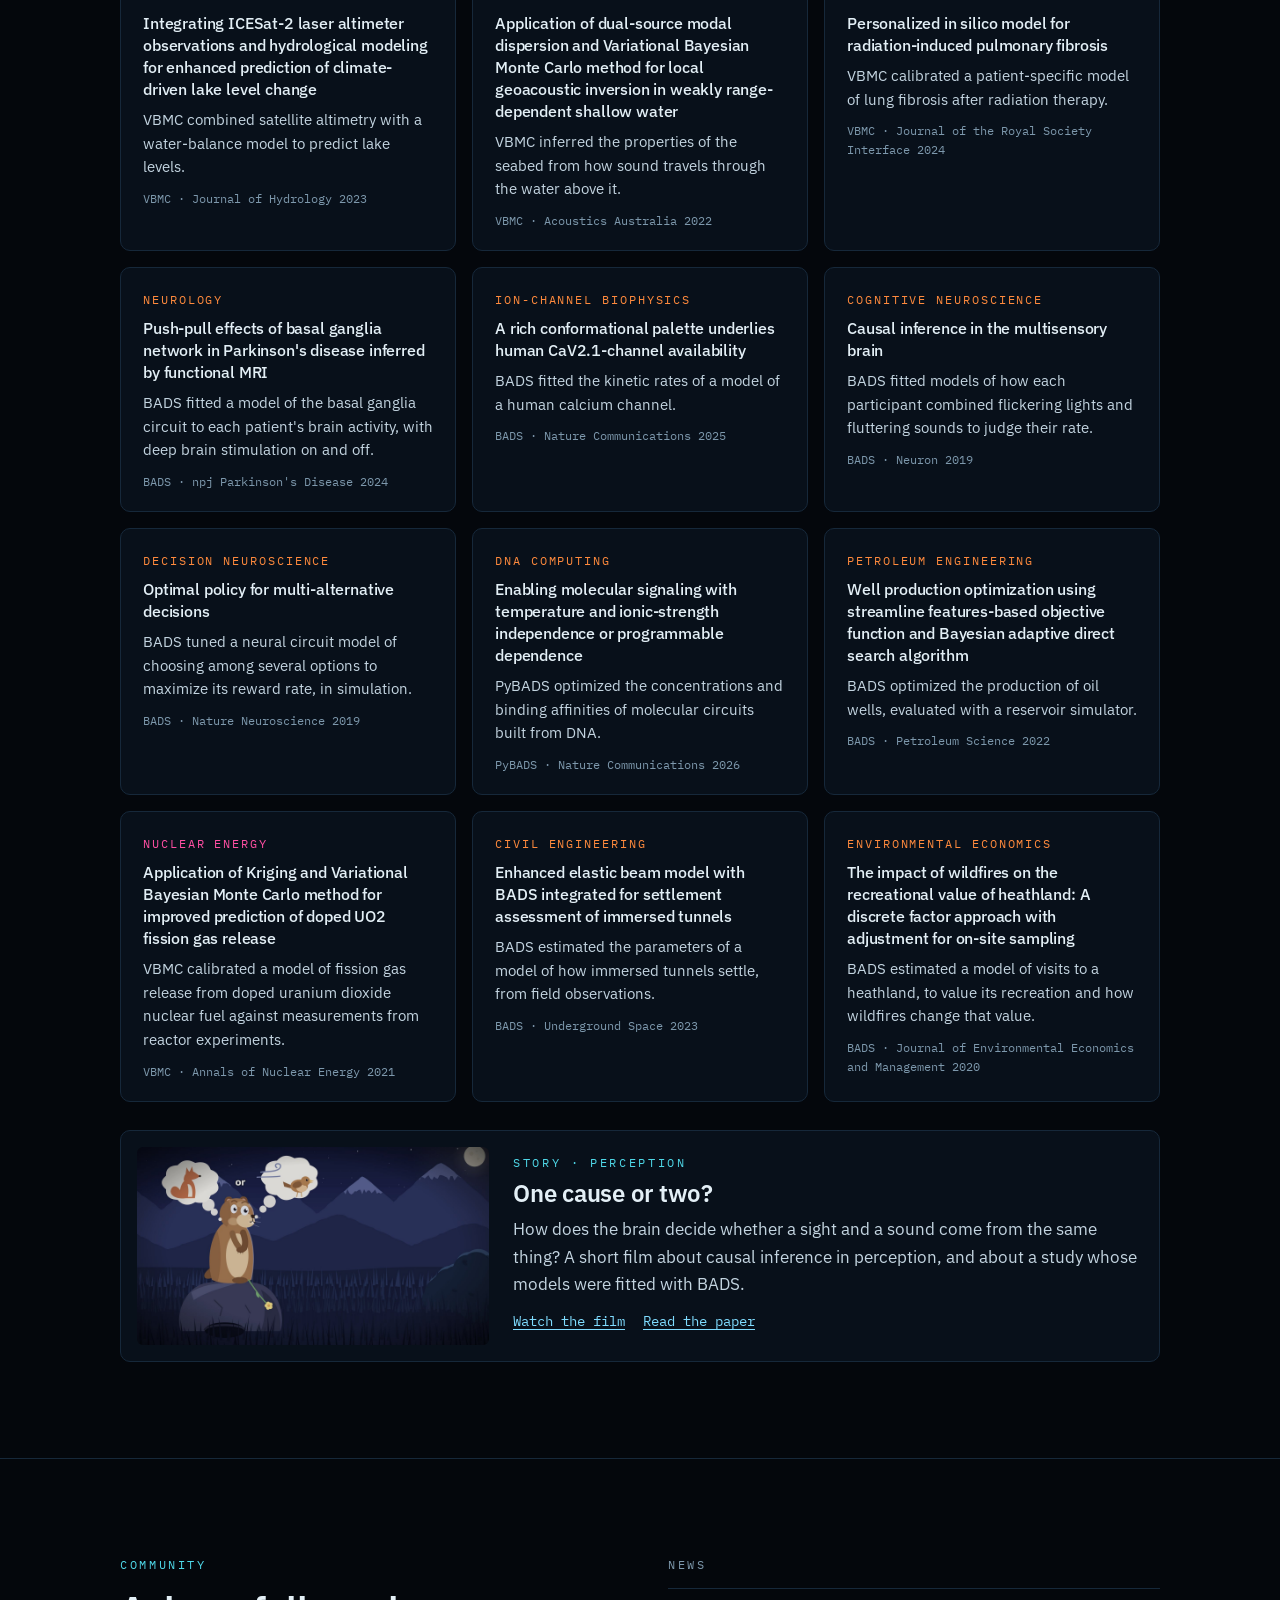
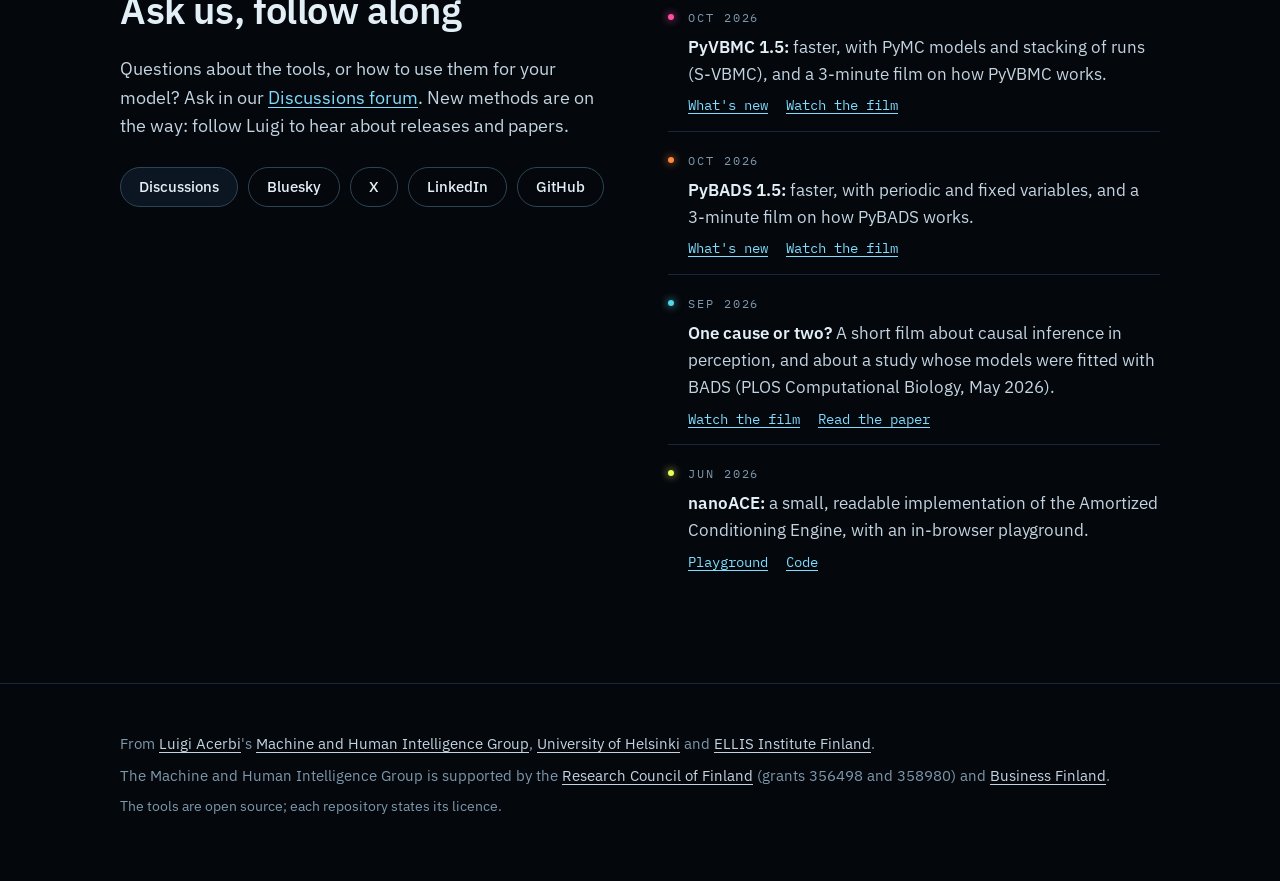
==== commit 329ad890: "PyBADS, PyVBMC and PyIBS entries: no tuning, set up like PyBADS, the whole data set The points of th" ====
--- a/site/index.html
+++ b/site/index.html
@@ -92,7 +92,7 @@
 				<h3>PyBADS <span>BADS in MATLAB</span></h3>
 			</div>
 			<div class="tool-body">
-				<p>Bayesian Adaptive Direct Search: fast, robust optimization for maximum-likelihood and MAP fits when the objective is rough, noisy or slow to evaluate, with up to about 20 parameters.</p>
+				<p>Bayesian Adaptive Direct Search: fast, robust optimization for maximum-likelihood and MAP fits when the objective is rough, noisy or slow to evaluate, with up to about 20 parameters. It needs no tuning and is called like <code>scipy.optimize.minimize</code>. On real model-fitting problems from neuroscience and cognitive science, it did as well as or better than many common and state-of-the-art optimizers.</p>
 				<p class="new"><span class="tag">New in 1.5</span> Faster, with periodic and fixed variables, and a skill for guiding your coding agents. <a href="/pybads/#what-s-new-in-pybads-1-5">What's new</a></p>
 				<code class="install">pip install --upgrade pybads</code>
 				<p class="links"><a href="/pybads/">Docs</a> <a href="https://github.com/acerbilab/pybads">Python</a> <a href="https://github.com/acerbilab/bads">MATLAB</a></p>
@@ -114,7 +114,7 @@
 				<h3>PyVBMC <span>VBMC in MATLAB</span></h3>
 			</div>
 			<div class="tool-body">
-				<p>Variational Bayesian Monte Carlo: an approximate posterior over your parameters and an estimate of the model evidence, for model comparison, from a small budget of likelihood evaluations, even noisy ones. Best with up to about 10 parameters.</p>
+				<p>Variational Bayesian Monte Carlo: an approximate posterior over your parameters and an estimate of the model evidence, for model comparison, from a small budget of likelihood evaluations, even noisy ones. Best with up to about 10 parameters. It is set up like PyBADS (plus a prior), and a PyBADS fit makes a good starting point.</p>
 				<p class="new"><span class="tag">New in 1.5</span> Faster, with PyMC models, stacking of several runs (S-VBMC), exports to Torch and ArviZ, and a skill for guiding your coding agents. <a href="/pyvbmc/#what-s-new-in-pyvbmc-1-5">What's new</a></p>
 				<code class="install">pip install --upgrade pyvbmc</code>
 				<p class="links"><a href="/pyvbmc/">Docs</a> <a href="https://github.com/acerbilab/pyvbmc">Python</a> <a href="https://github.com/acerbilab/vbmc">MATLAB</a> <a href="wireframe/vbmc/">A run in 3D</a></p>
@@ -136,7 +136,7 @@
 				<h3>PyIBS <span>IBS in MATLAB</span></h3>
 			</div>
 			<div class="tool-body">
-				<p>Inverse binomial sampling: unbiased, efficient estimates of the log-likelihood of models you can simulate but not write down, for data with discrete responses. Pair it with PyBADS or PyVBMC, which are built to handle noisy estimates.</p>
+				<p>Inverse binomial sampling: unbiased, efficient estimates of the log-likelihood of models you can simulate but not write down, for data with discrete responses. It uses the whole data set, not summary statistics, and estimates its own variance. Pass both to PyBADS or PyVBMC, which are built to handle noisy estimates.</p>
 				<code class="install">pip install --upgrade pyibs</code>
 				<p class="links"><a href="https://github.com/acerbilab/pyibs">Python</a> <a href="https://github.com/acerbilab/ibs">MATLAB</a></p>
 				<p class="ref">van Opheusden, Acerbi &amp; Ma, <a href="https://doi.org/10.1371/journal.pcbi.1008483">PLOS Computational Biology 2020</a></p>
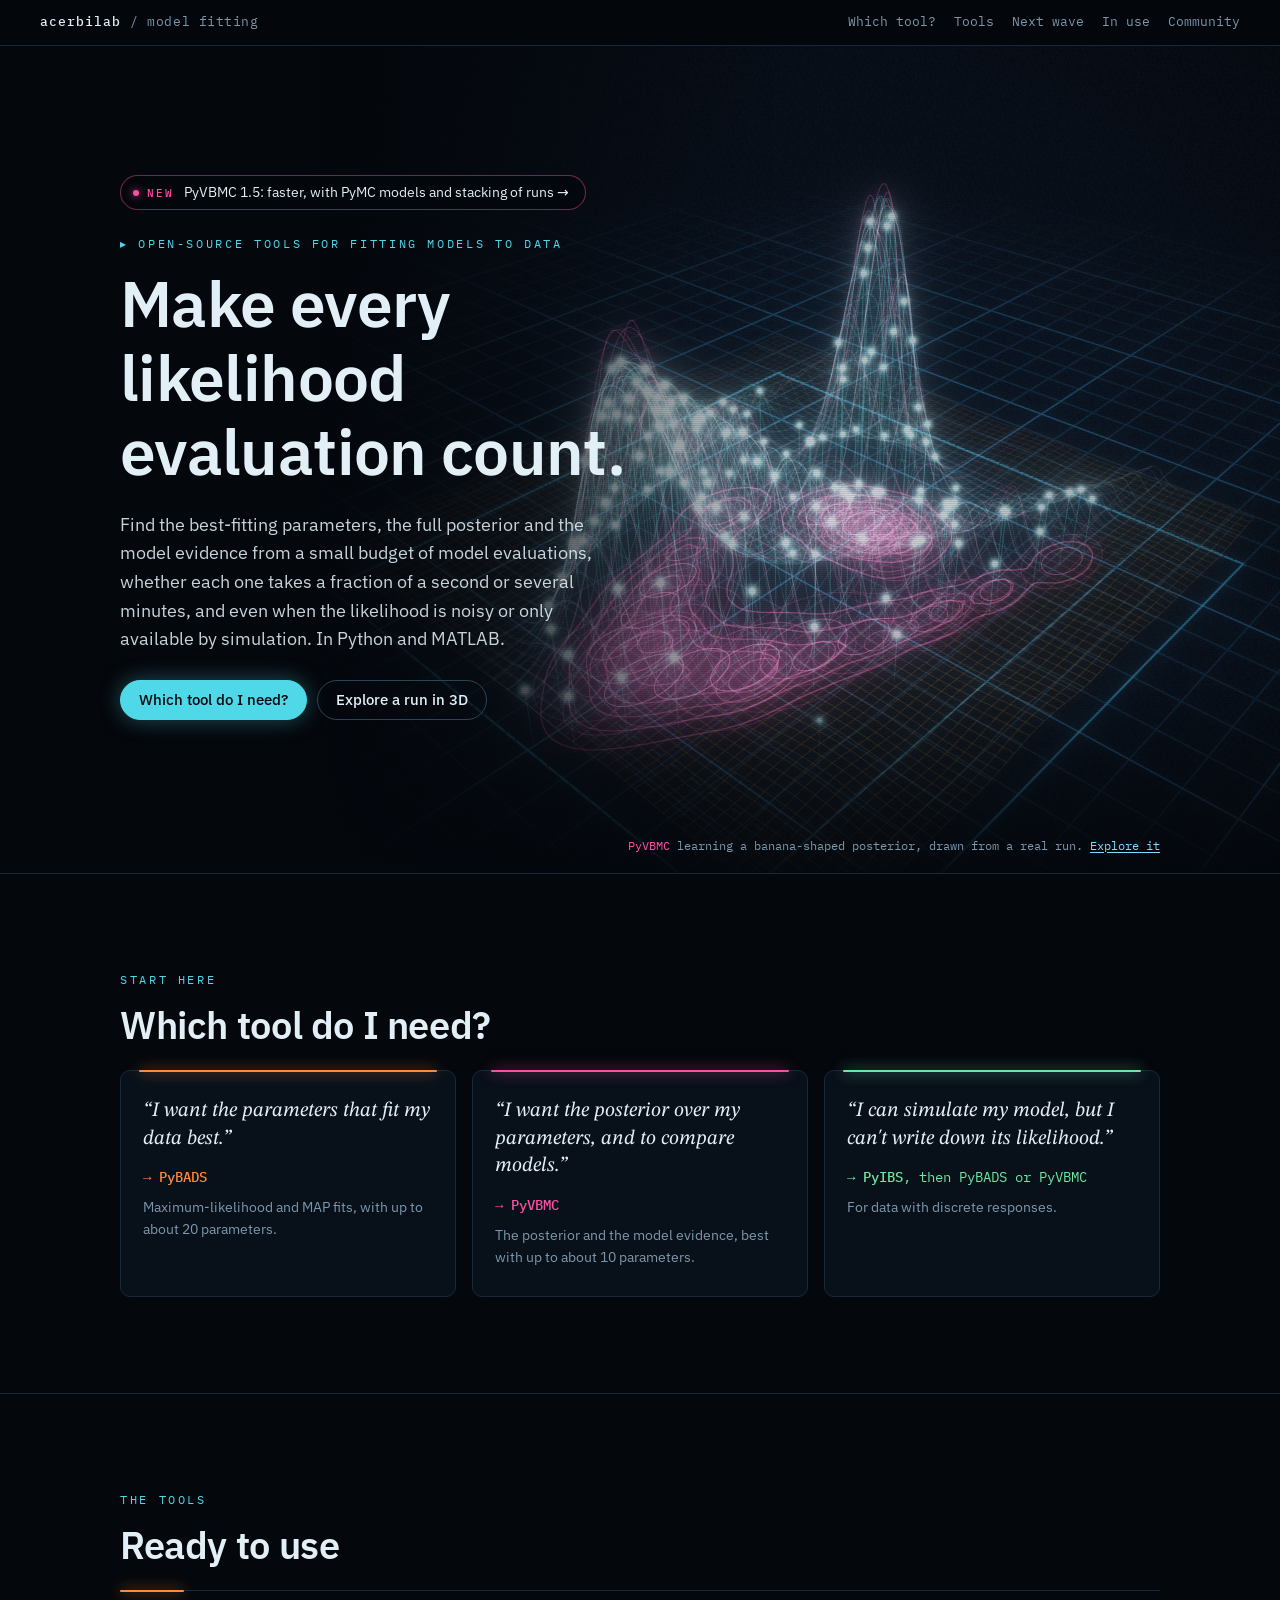
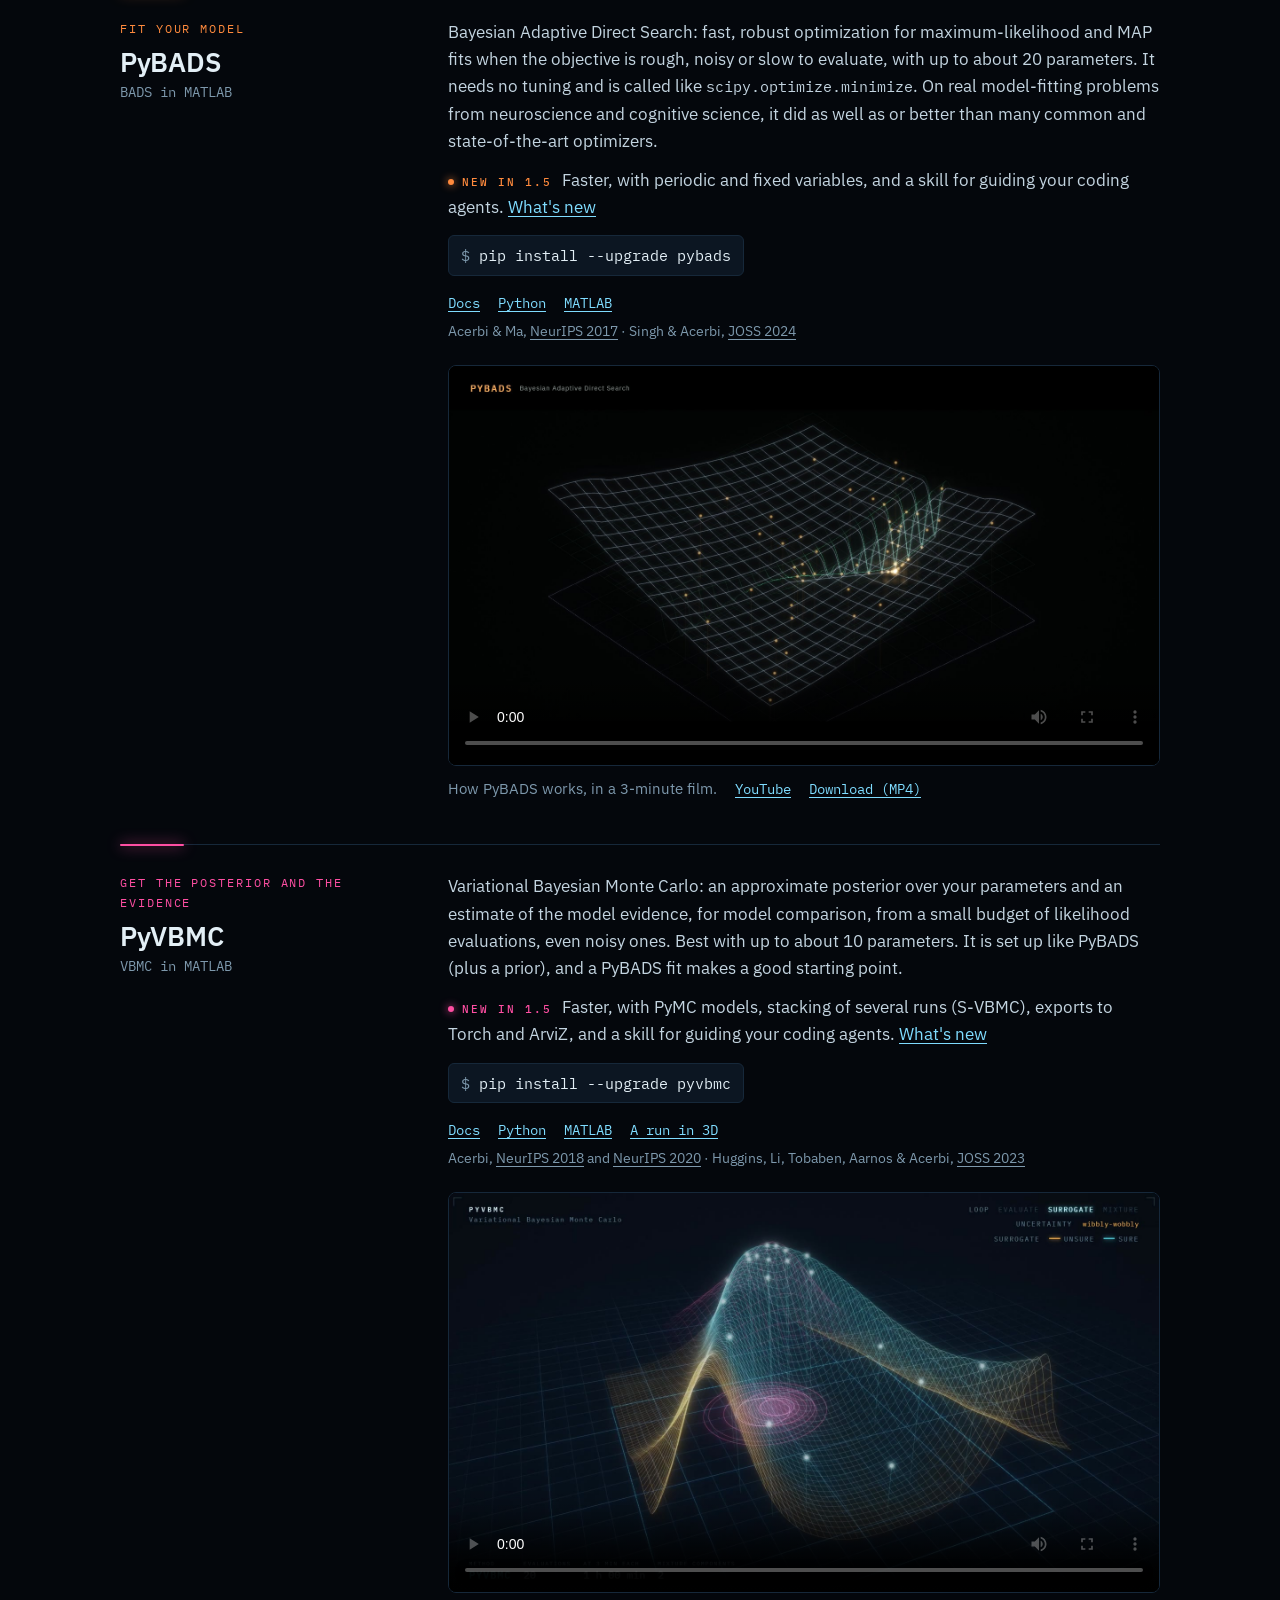
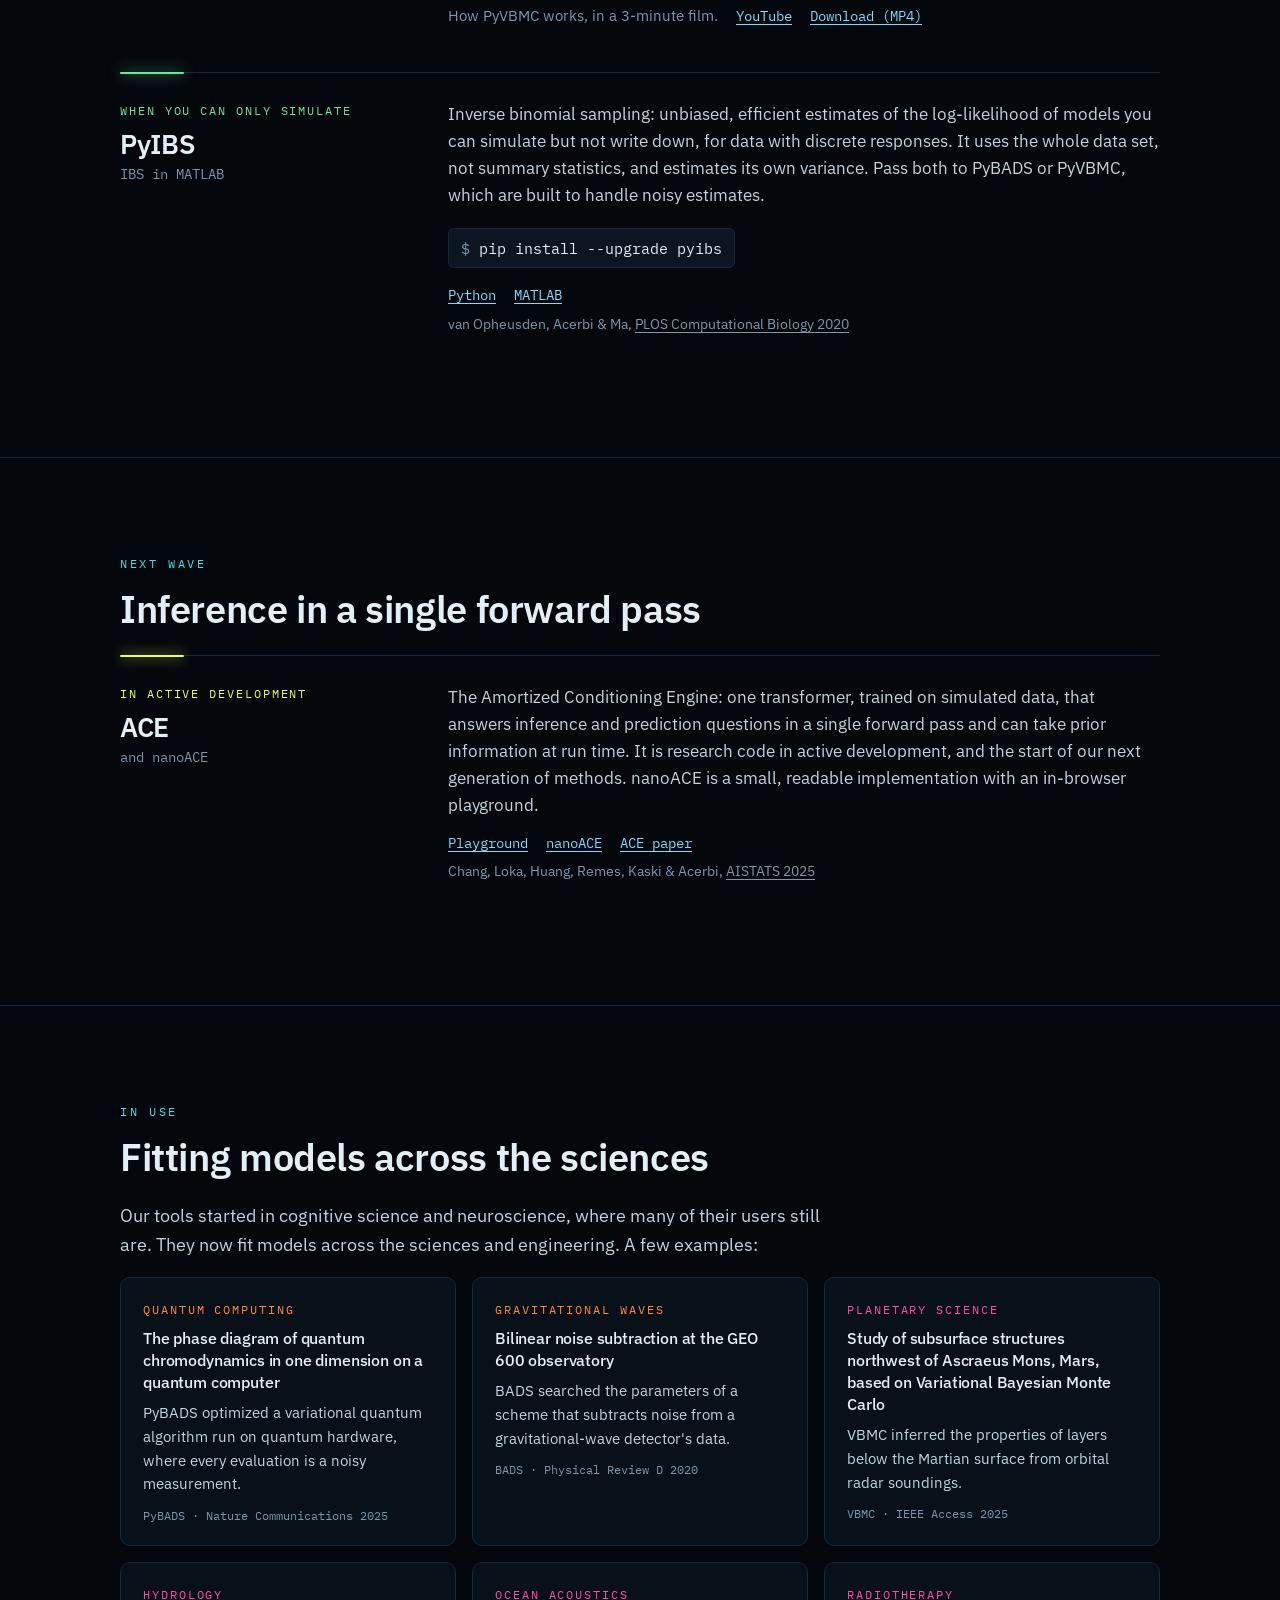
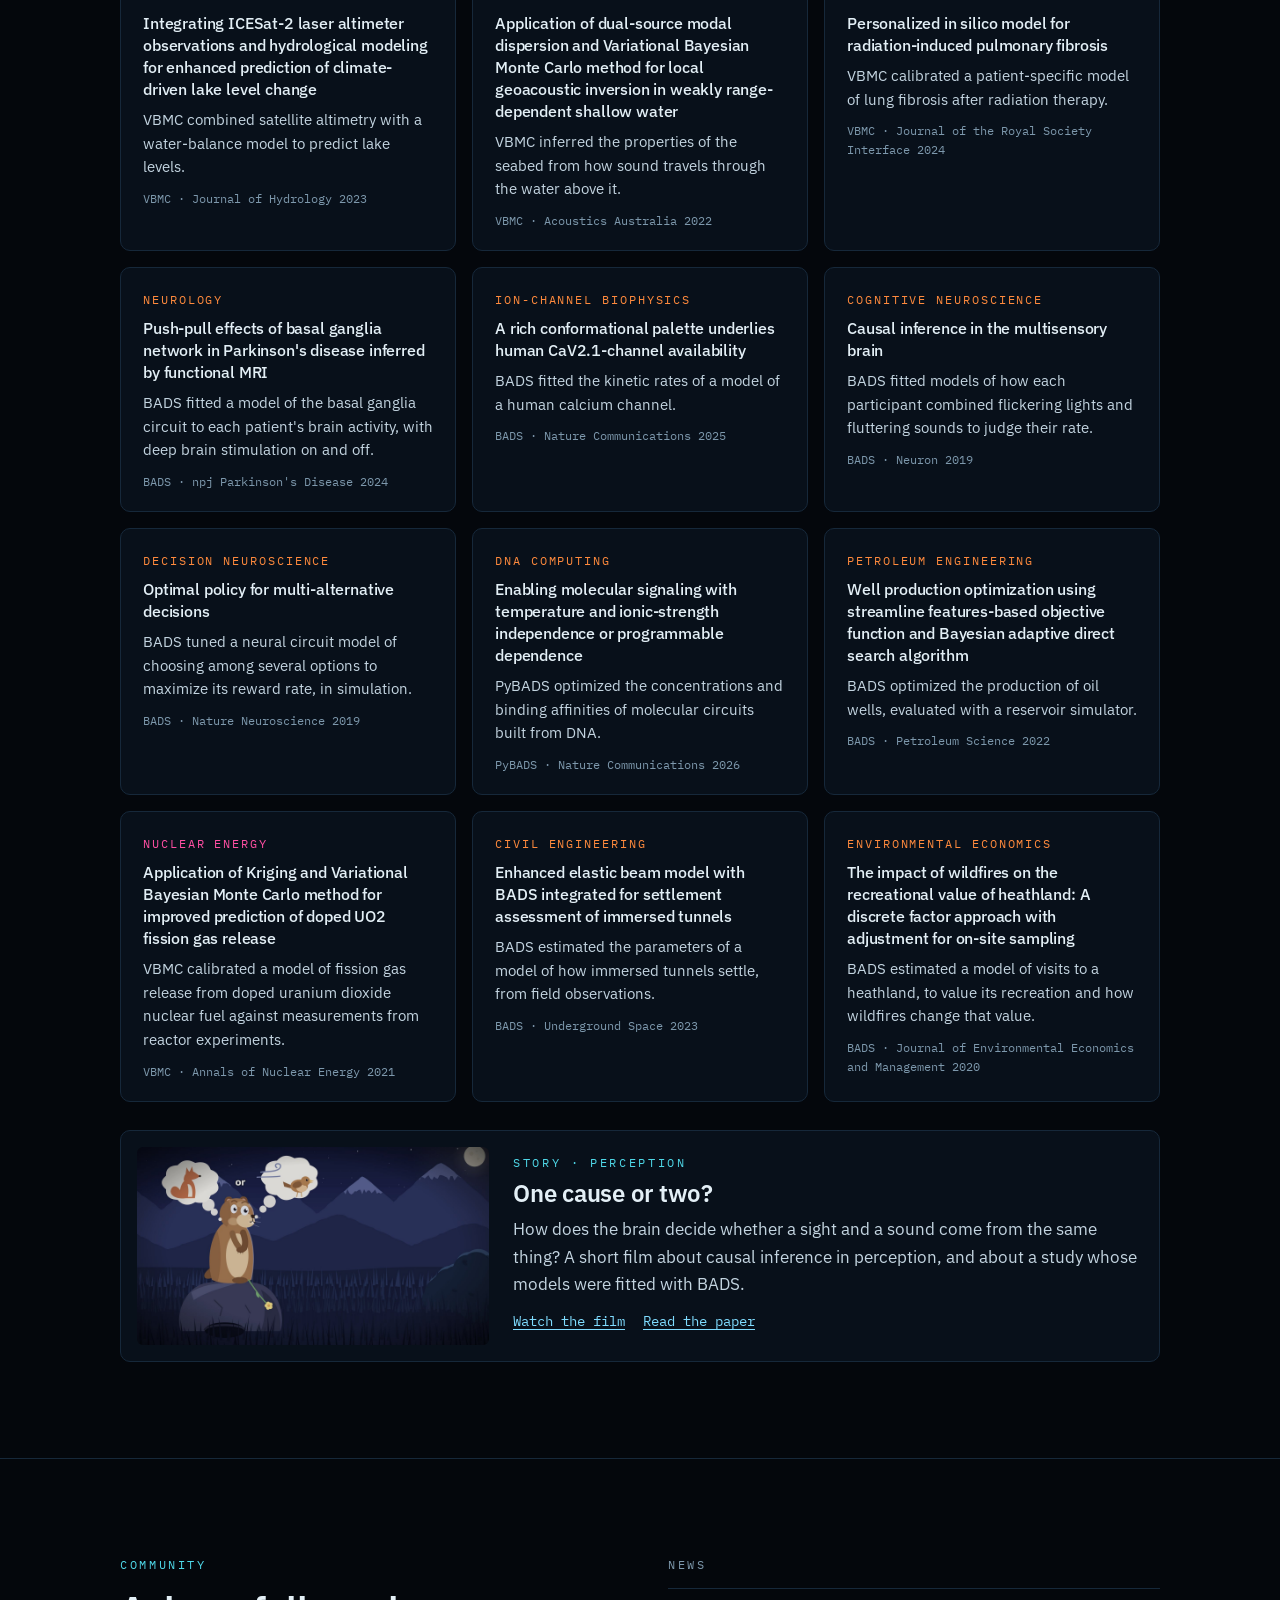
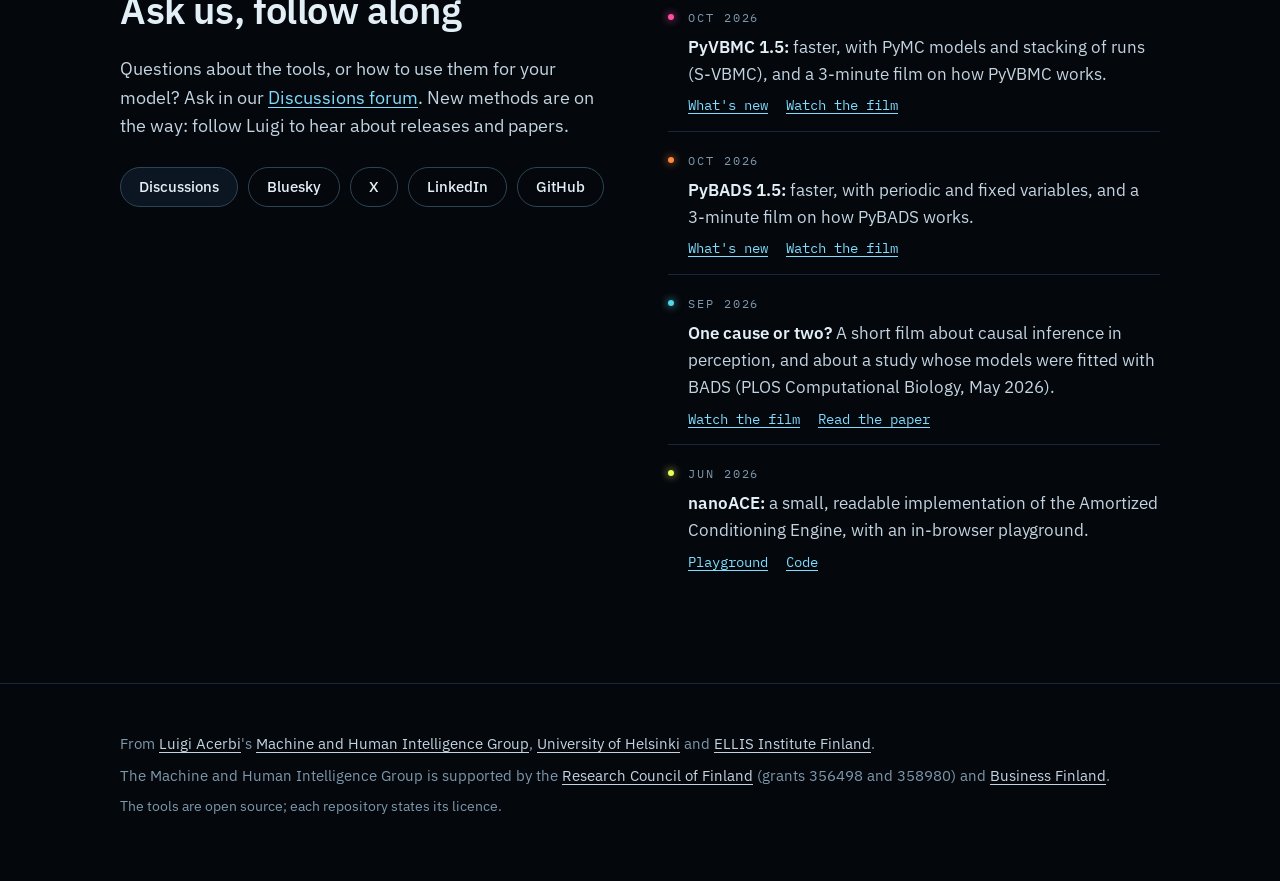
==== commit 3bb0403f: "PyBADS entry: the film narrated by its director The PyBADS film plays its new version, narrated by L" ====
--- a/site/index.html
+++ b/site/index.html
@@ -101,9 +101,9 @@
 					<video controls preload="metadata" playsinline poster="assets/pybads-film.jpg" width="1920" height="1080">
 						<source src="media/pybads-film.mp4" type="video/mp4">
 						<track kind="captions" src="assets/pybads-film.vtt" srclang="en" label="English" default>
-						Your browser can't play this video. <a href="https://youtu.be/ZiYchCIO3qA">Watch it on YouTube</a>.
+						Your browser can't play this video. <a href="https://youtu.be/VKpuQExS0MA">Watch it on YouTube</a>.
 					</video>
-					<figcaption>How PyBADS works, in a 3-minute film. <span class="links"><a href="https://youtu.be/ZiYchCIO3qA">YouTube</a> <a href="https://github.com/acerbilab/model-fitting/releases/download/pybads-film/pybads-film.mp4">Download (MP4)</a></span></figcaption>
+					<figcaption>How PyBADS works, in a 3-minute film. <span class="links"><a href="https://youtu.be/VKpuQExS0MA">YouTube</a> <a href="https://github.com/acerbilab/model-fitting/releases/download/pybads-film/pybads-film.mp4">Download (MP4)</a></span></figcaption>
 				</figure>
 			</div>
 		</article>
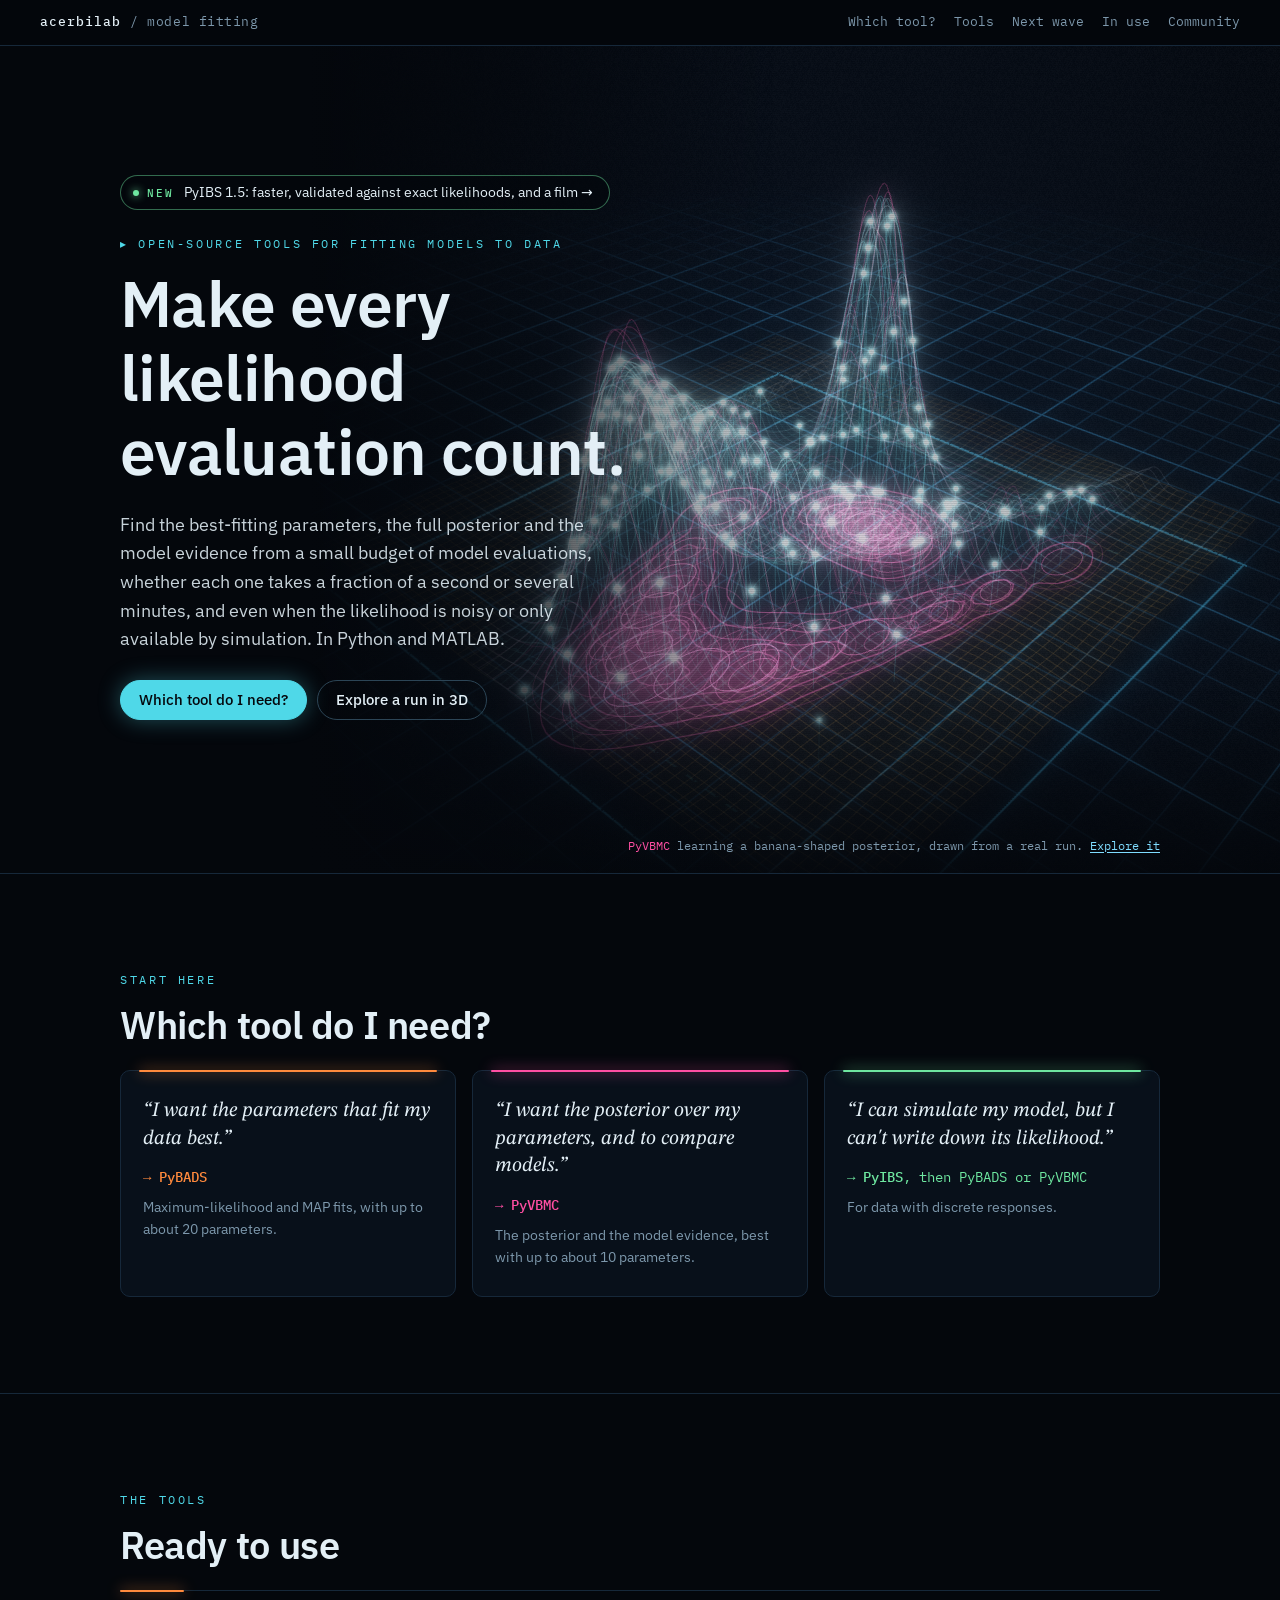
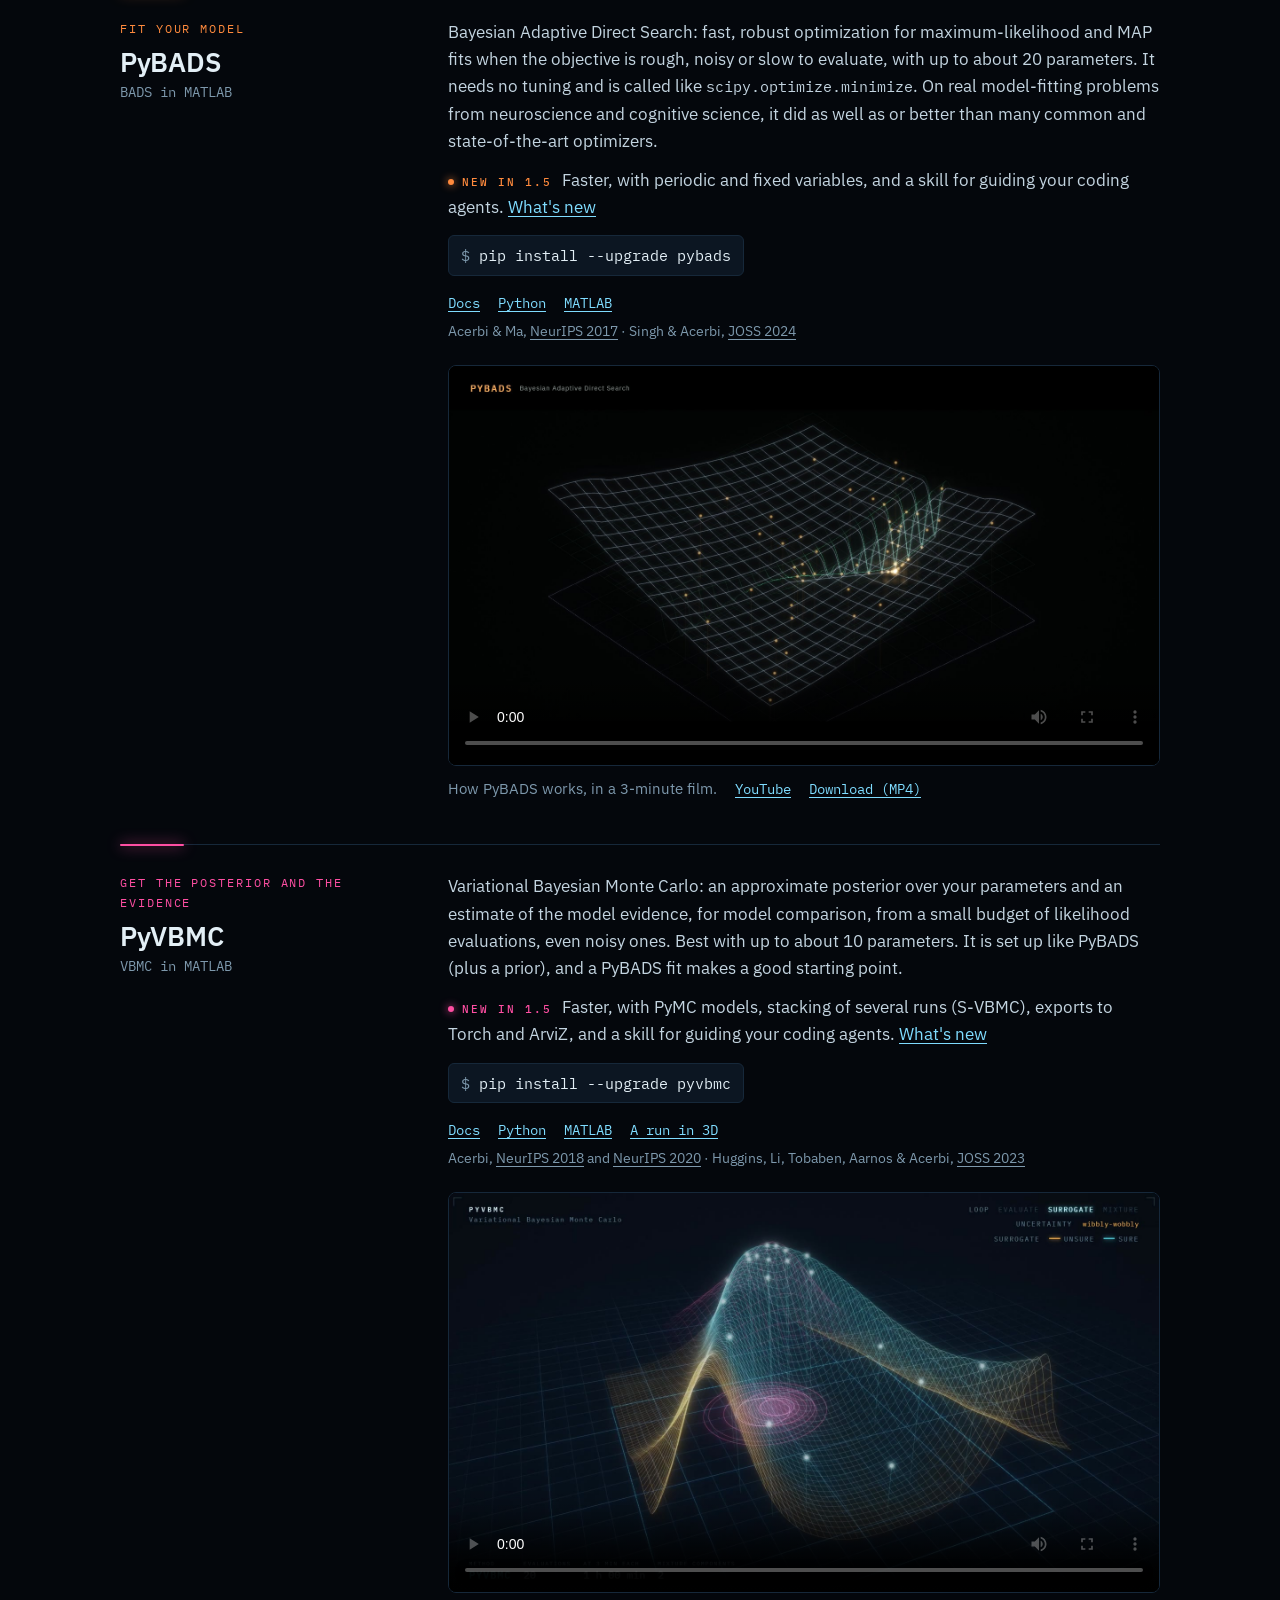
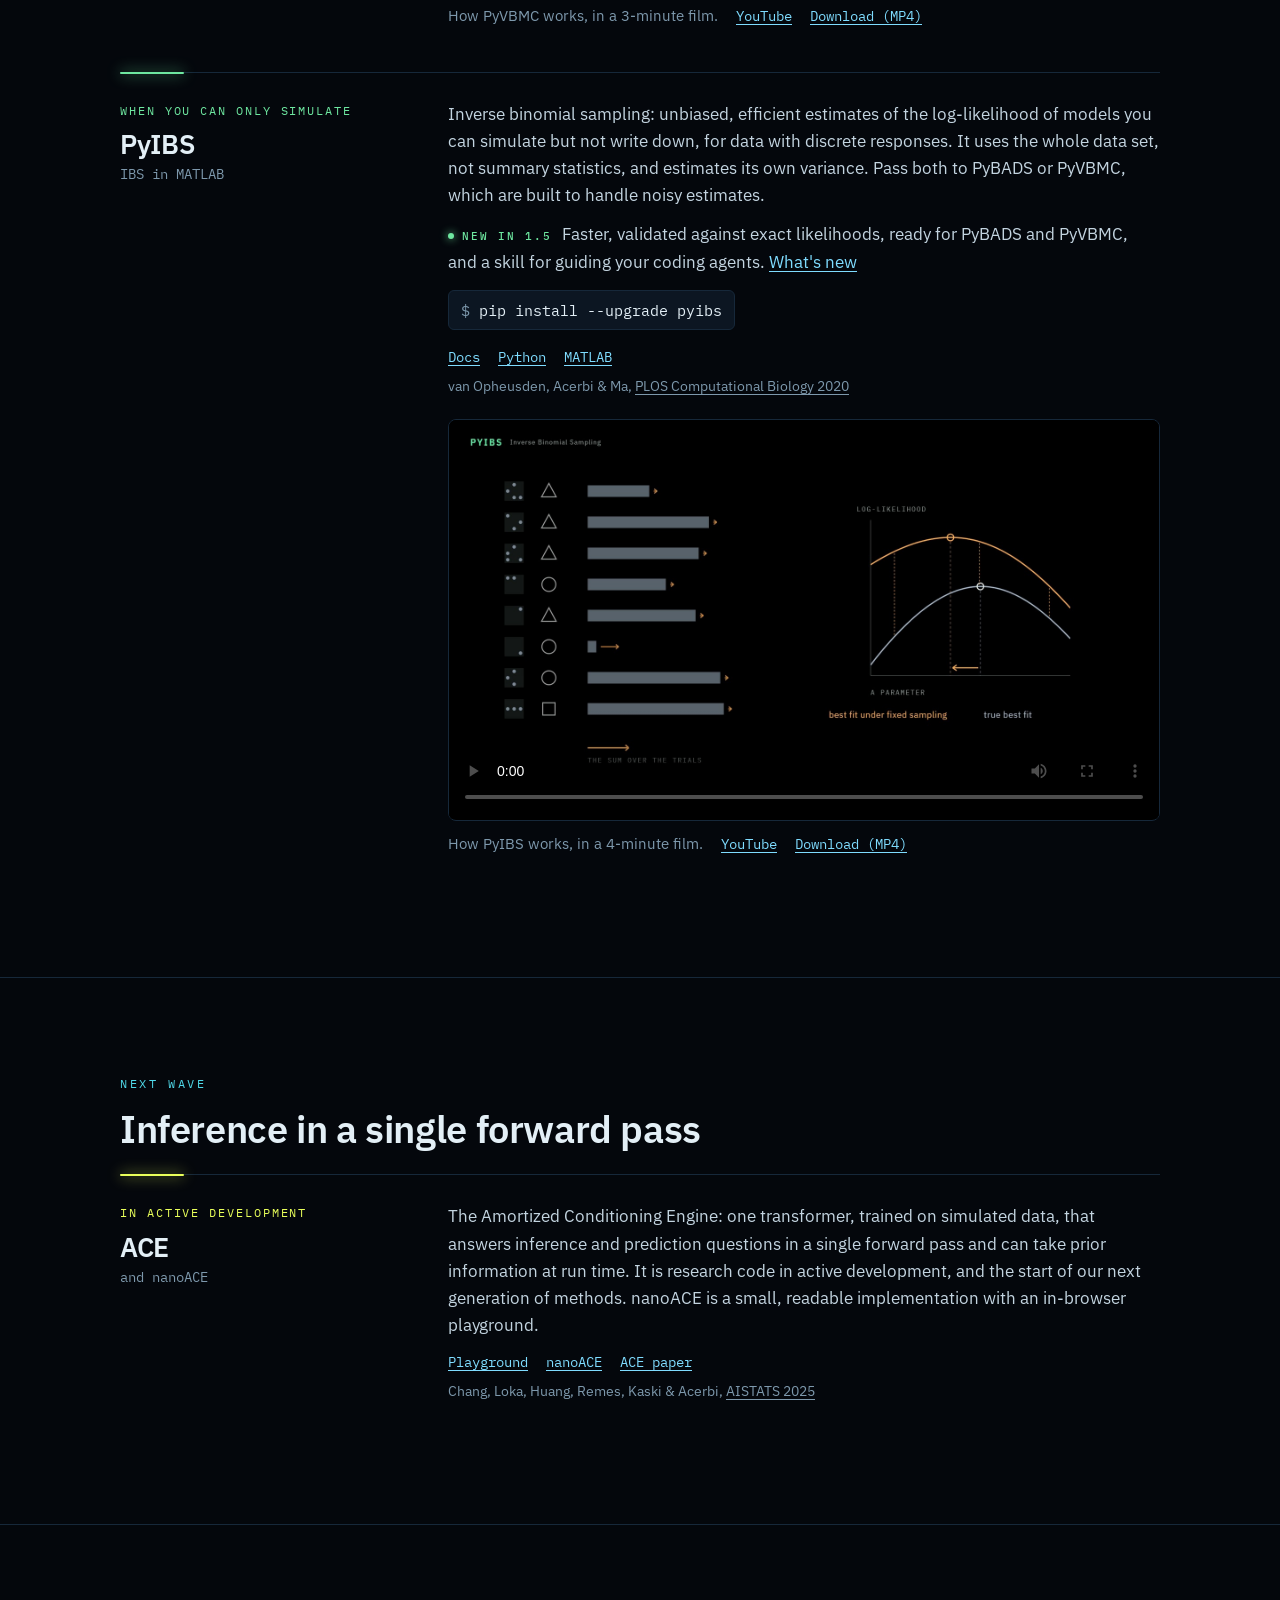
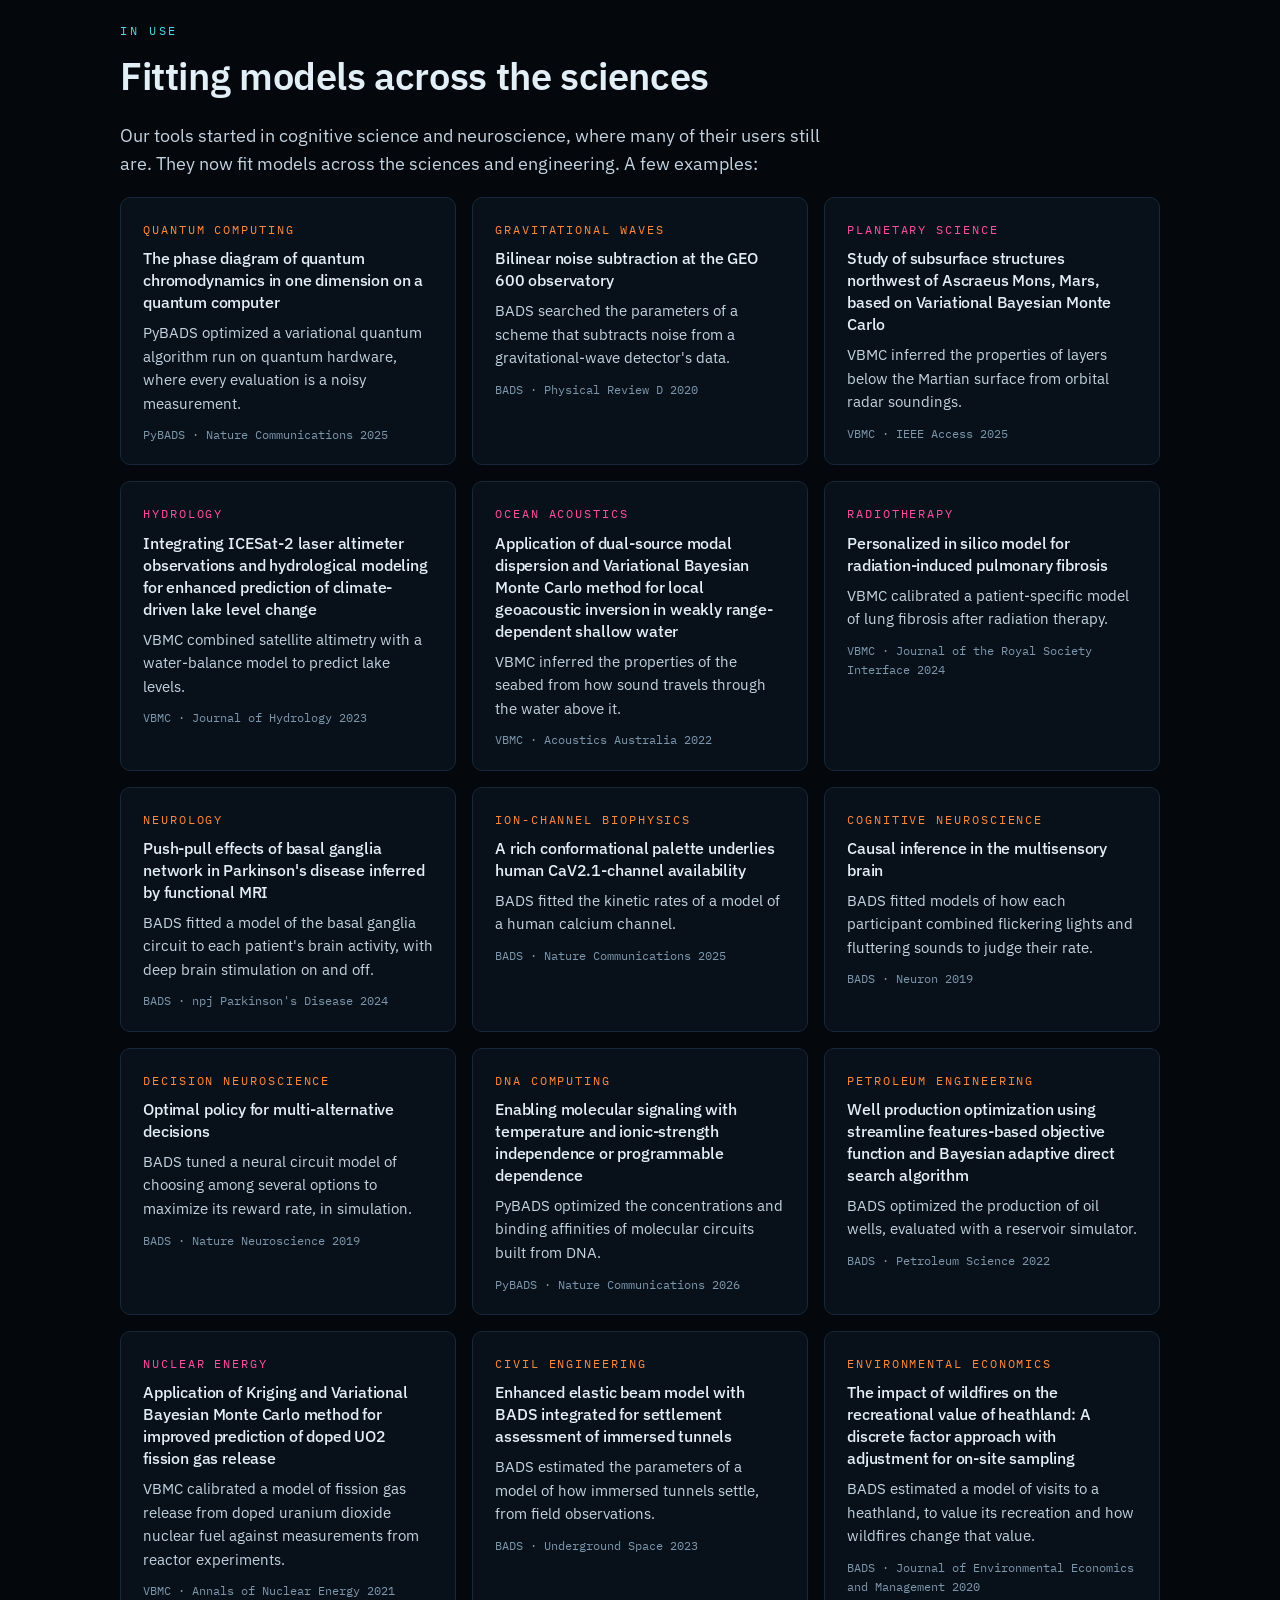
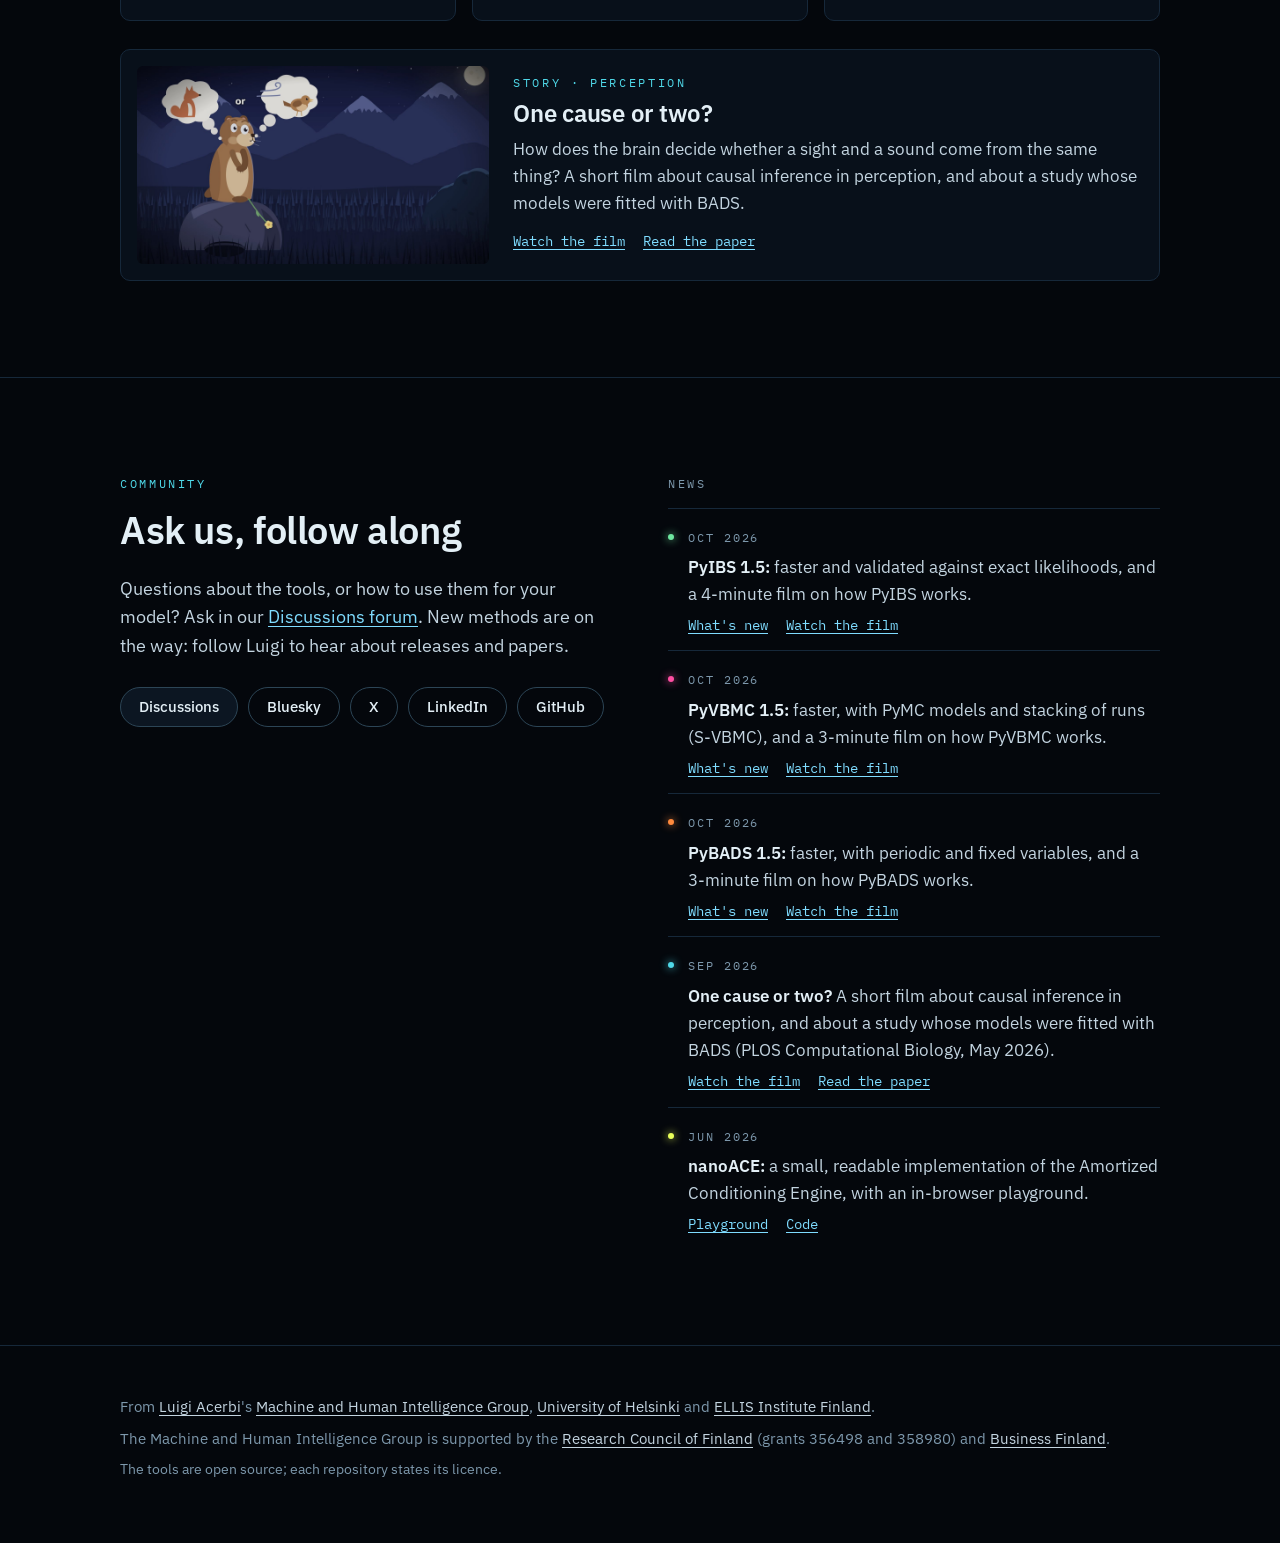
==== commit 51921d9e: "PyIBS entry: the film, from the release pyibs-film, and PyIBS 1.5 in the flag and the news The PyIBS" ====
--- a/site/index.html
+++ b/site/index.html
@@ -45,7 +45,7 @@
 		<img class="poster" src="assets/hero.jpg" alt="" width="1600" height="900">
 	</div>
 	<div class="wrap hero-text">
-		<a class="flag" href="#vbmc" style="--accent: var(--vbmc)"><span class="tag">New</span> <span>PyVBMC 1.5: faster, with PyMC models and stacking of runs <span aria-hidden="true">→</span></span></a>
+		<a class="flag" href="#ibs" style="--accent: var(--ibs)"><span class="tag">New</span> <span>PyIBS 1.5: faster, validated against exact likelihoods, and a film <span aria-hidden="true">→</span></span></a>
 		<p class="eyebrow">Open-source tools for fitting models to data</p>
 		<h1 id="title">Make every likelihood evaluation count.</h1>
 		<p class="lead">Find the best-fitting parameters, the full posterior and the model evidence from a small budget of model evaluations, whether each one takes a fraction of a second or several minutes, and even when the likelihood is noisy or only available by simulation. In Python and MATLAB.</p>
@@ -137,9 +137,18 @@
 			</div>
 			<div class="tool-body">
 				<p>Inverse binomial sampling: unbiased, efficient estimates of the log-likelihood of models you can simulate but not write down, for data with discrete responses. It uses the whole data set, not summary statistics, and estimates its own variance. Pass both to PyBADS or PyVBMC, which are built to handle noisy estimates.</p>
+				<p class="new"><span class="tag">New in 1.5</span> Faster, validated against exact likelihoods, ready for PyBADS and PyVBMC, and a skill for guiding your coding agents. <a href="/pyibs/#what-s-new-in-pyibs-1-5">What's new</a></p>
 				<code class="install">pip install --upgrade pyibs</code>
-				<p class="links"><a href="https://github.com/acerbilab/pyibs">Python</a> <a href="https://github.com/acerbilab/ibs">MATLAB</a></p>
+				<p class="links"><a href="/pyibs/">Docs</a> <a href="https://github.com/acerbilab/pyibs">Python</a> <a href="https://github.com/acerbilab/ibs">MATLAB</a></p>
 				<p class="ref">van Opheusden, Acerbi &amp; Ma, <a href="https://doi.org/10.1371/journal.pcbi.1008483">PLOS Computational Biology 2020</a></p>
+				<figure class="film">
+					<video controls preload="metadata" playsinline poster="assets/pyibs-film.jpg" width="1920" height="1080">
+						<source src="media/pyibs-film.mp4" type="video/mp4">
+						<track kind="captions" src="assets/pyibs-film.vtt" srclang="en" label="English" default>
+						Your browser can't play this video. <a href="https://youtu.be/qj2P8aDTeWs">Watch it on YouTube</a>.
+					</video>
+					<figcaption>How PyIBS works, in a 4-minute film. <span class="links"><a href="https://youtu.be/qj2P8aDTeWs">YouTube</a> <a href="https://github.com/acerbilab/model-fitting/releases/download/pyibs-film/pyibs-film.mp4">Download (MP4)</a></span></figcaption>
+				</figure>
 			</div>
 		</article>
 	</div>
@@ -200,6 +209,11 @@
 			<div id="news">
 				<h3 class="news-title">News</h3>
 				<ul class="news">
+					<li style="--accent: var(--ibs)">
+						<time datetime="2026-10">Oct 2026</time>
+						<p><b>PyIBS 1.5:</b> faster and validated against exact likelihoods, and a <span style="white-space: nowrap">4-minute</span> film on how PyIBS works.</p>
+						<p class="links"><a href="/pyibs/#what-s-new-in-pyibs-1-5">What's new</a> <a href="#ibs">Watch the film</a></p>
+					</li>
 					<li style="--accent: var(--vbmc)">
 						<time datetime="2026-10">Oct 2026</time>
 						<p><b>PyVBMC 1.5:</b> faster, with PyMC models and stacking of runs (S-VBMC), and a <span style="white-space: nowrap">3-minute</span> film on how PyVBMC works.</p>
